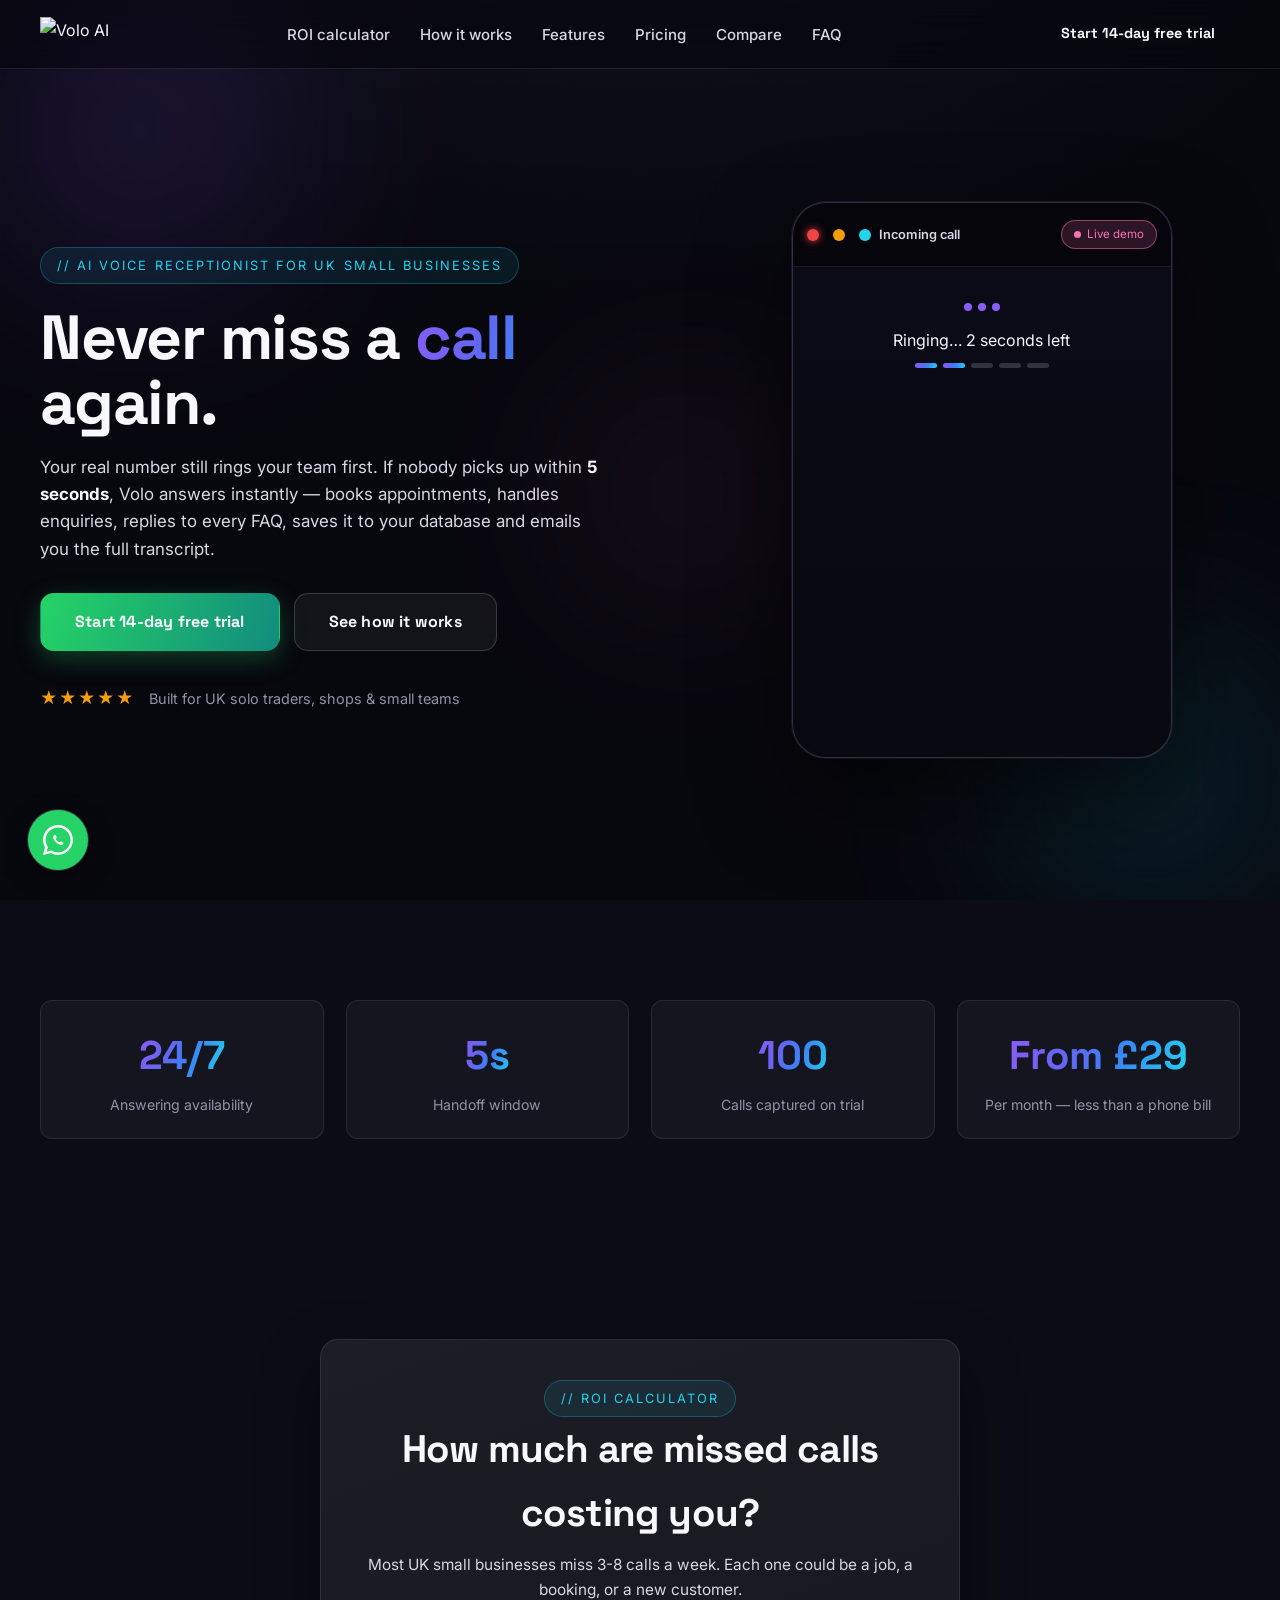
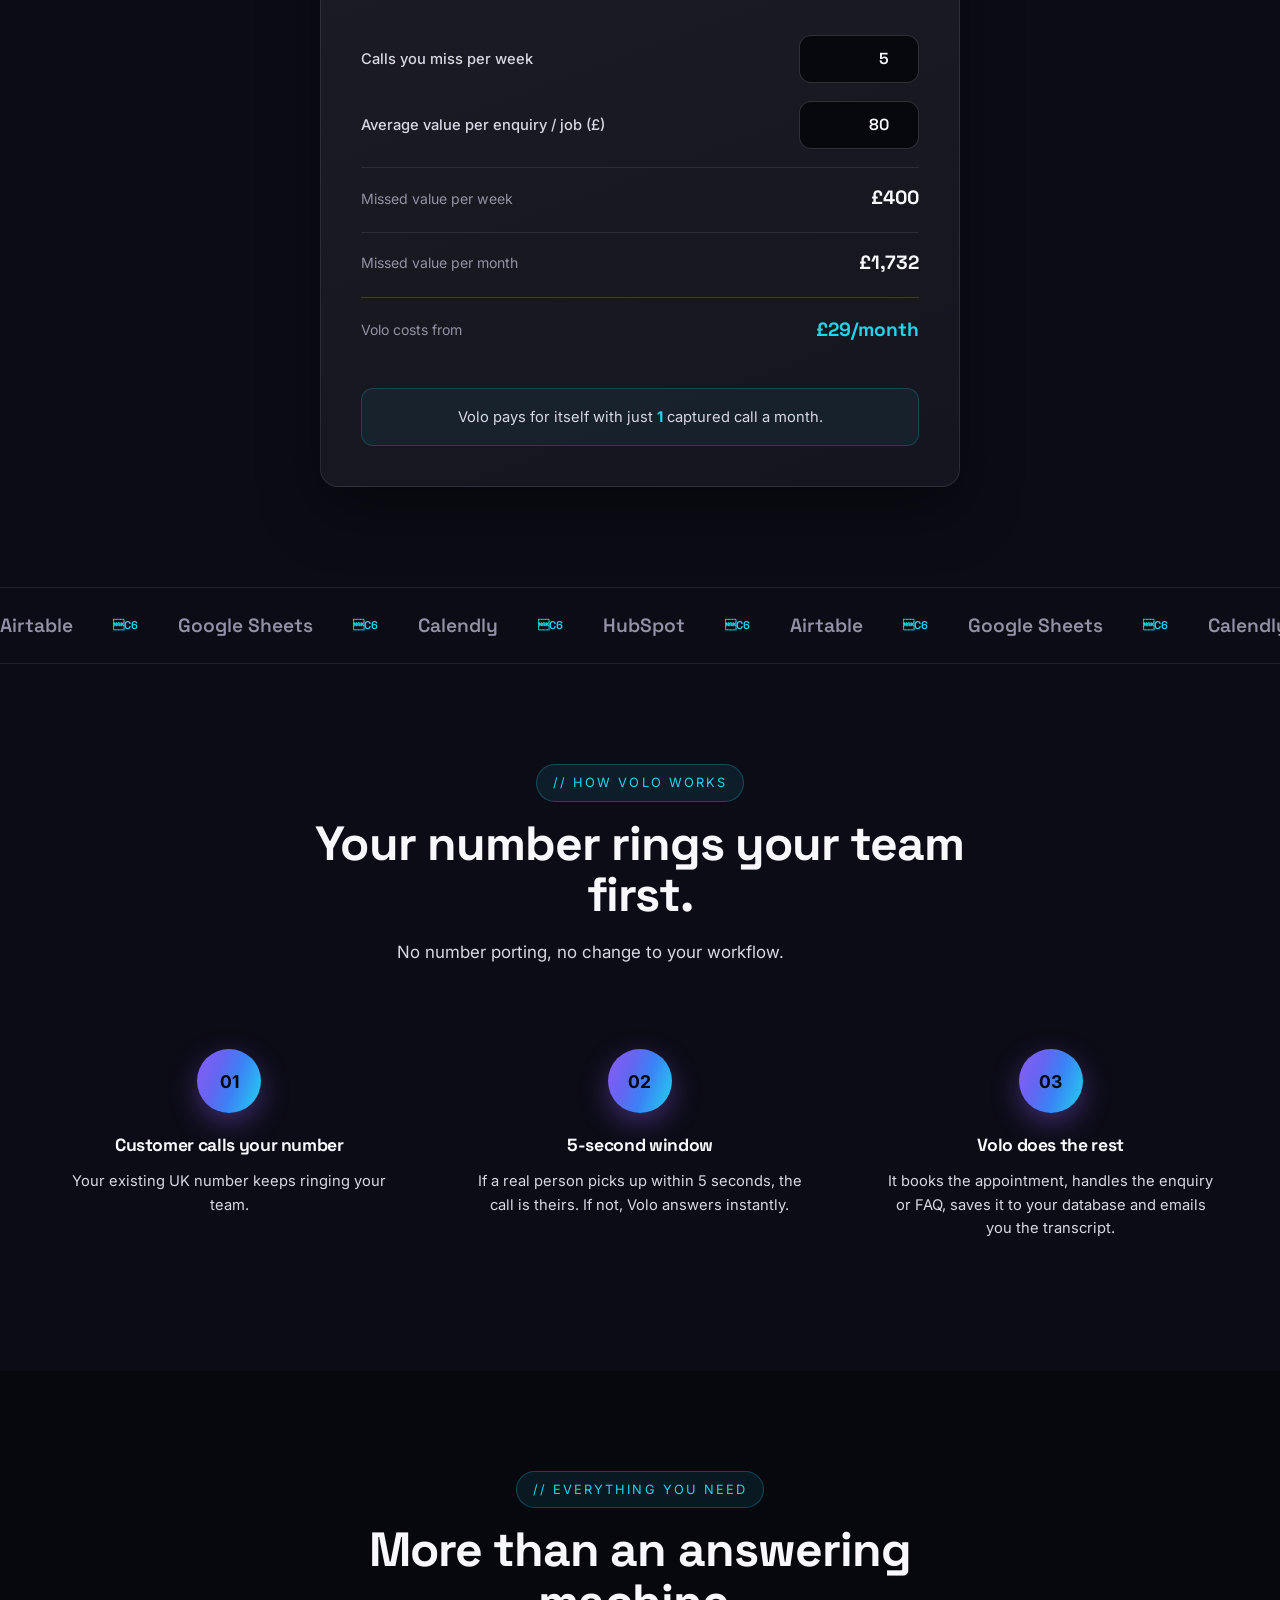
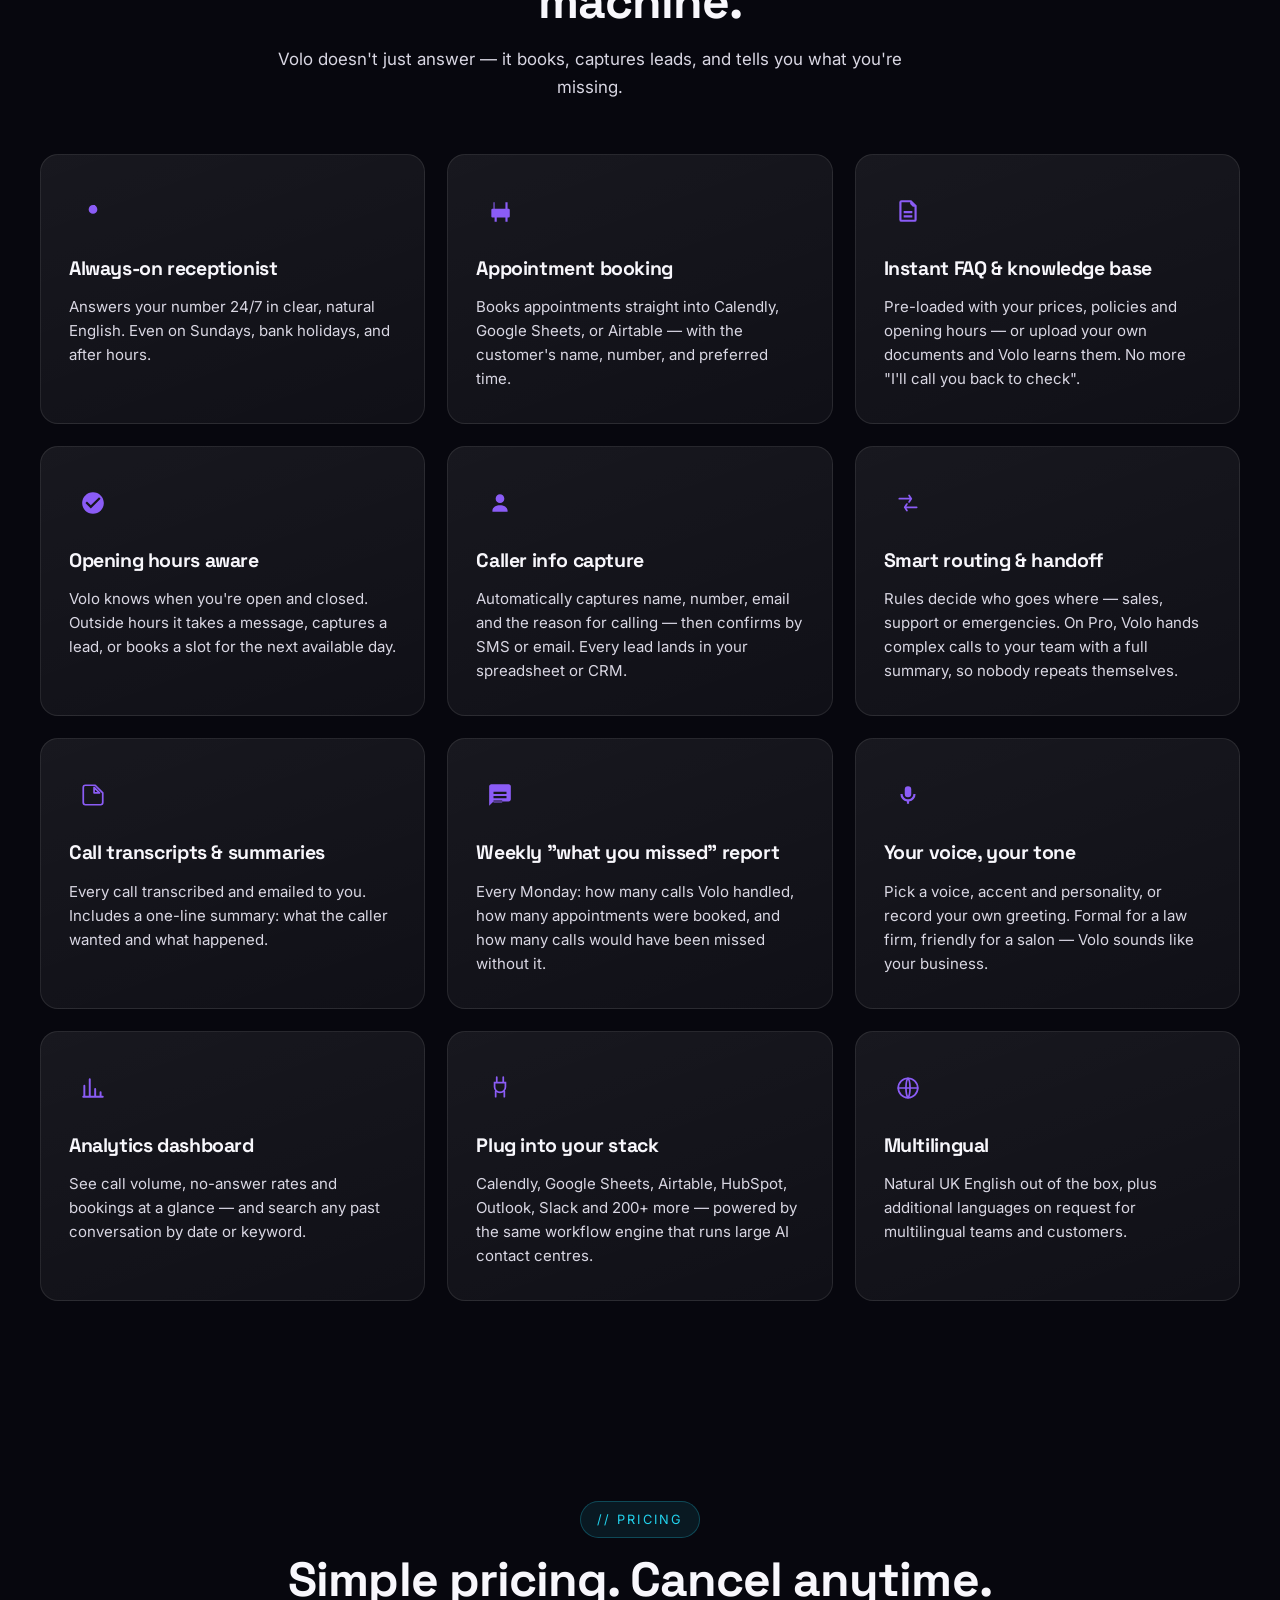
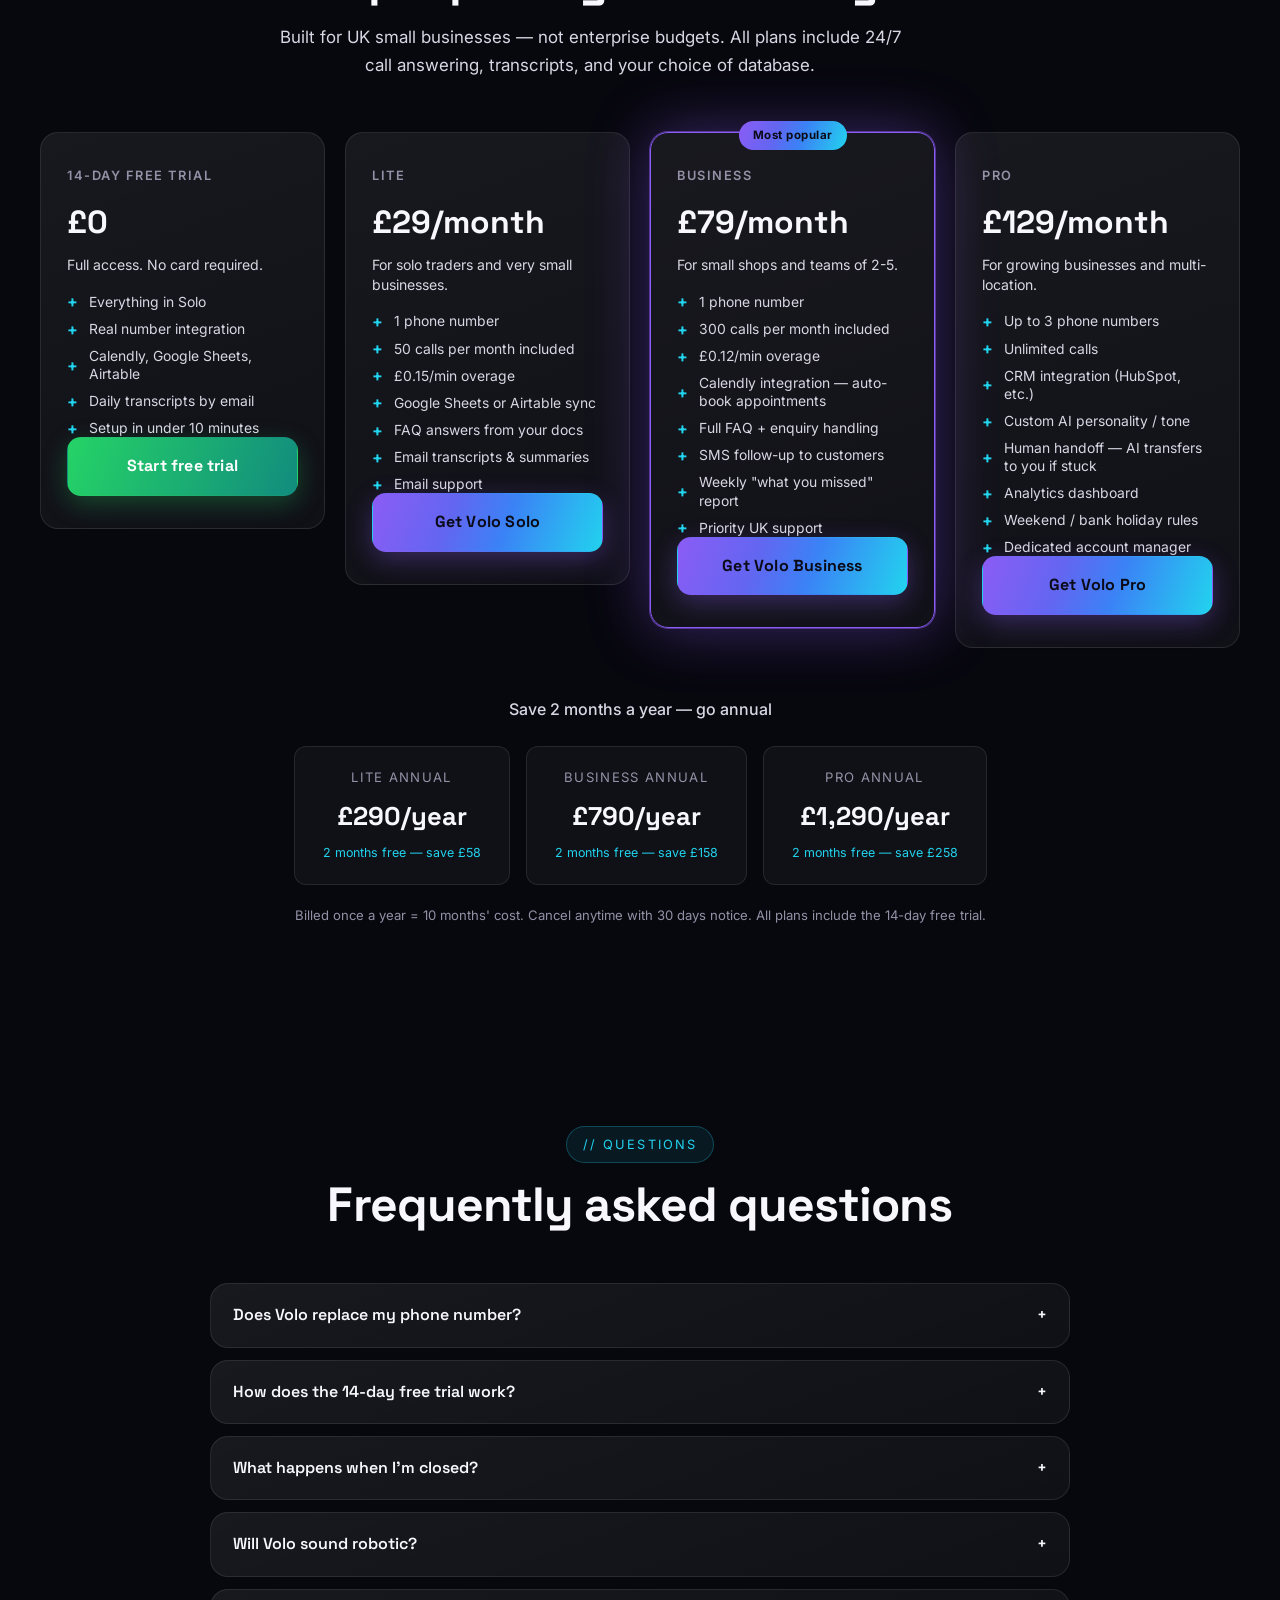
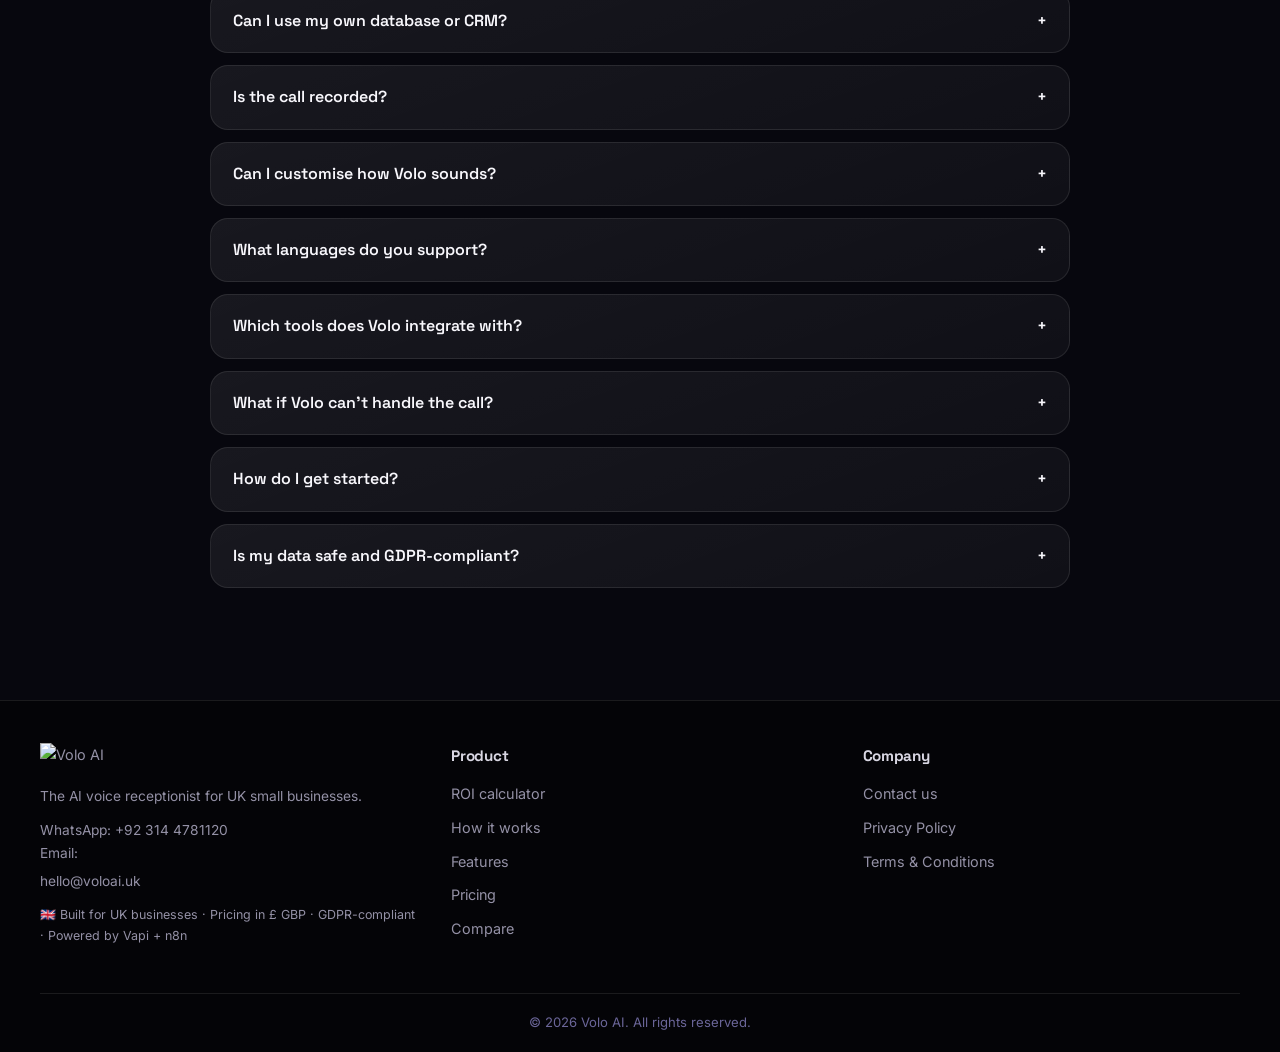
==== index.html @ 100ed305 "fix: navbar responsiveness, remove Start free trial from menu, pricing consistency" ====
<!DOCTYPE html>
<html lang="en-GB">
<head>
<meta charset="UTF-8">
<meta name="viewport" content="width=device-width, initial-scale=1.0">
<meta name="theme-color" content="#07070e">
<title>Volo AI - AI Voice Receptionist for UK Small Businesses</title>
<meta name="description" content="Volo AI answers every call for UK small businesses. 24/7 voice receptionist that books appointments, handles enquiries, and sends you transcripts — from £29/month. 14-day free trial.">
<meta name="robots" content="index, follow">
<link rel="canonical" href="https://voloai.uk/">
<meta property="og:title" content="Volo AI — AI Voice Receptionist for UK Small Businesses">
<meta property="og:description" content="Never miss a call again. Volo answers your phone 24/7, books appointments, handles FAQs, and sends you a transcript. From £29/month. 14-day free trial.">
<meta property="og:image" content="https://voloai.uk/assets/images/og-image.png">
<meta property="og:type" content="website">
<meta name="twitter:card" content="summary_large_image">
<meta name="twitter:image" content="https://voloai.uk/assets/images/og-image.png">
<link rel="icon" type="image/svg+xml" href="assets/favicon.svg">
<link rel="preconnect" href="https://fonts.googleapis.com">
<link rel="preconnect" href="https://fonts.gstatic.com" crossorigin>
<link href="https://fonts.googleapis.com/css2?family=Space+Grotesk:wght@400;500;600;700&family=Inter:wght@400;500;600;700&display=swap" rel="stylesheet">
<link rel="stylesheet" href="styles.css">
</head>
<body>
<script type="application/ld+json">
{
  "@context": "https://schema.org",
  "@graph": [
    {
      "@type": "Organization",
      "@id": "https://voloai.uk/#org",
      "name": "Volo AI",
      "url": "https://voloai.uk",
      "email": "hello@voloai.uk",
      "telephone": "+44-01234-567890",
      "address": {
        "@type": "PostalAddress",
        "addressCountry": "GB"
      },
      "areaServed": "United Kingdom"
    },
    {
      "@type": "Product",
      "@id": "https://voloai.uk/#product",
      "name": "Volo AI Voice Receptionist",
      "description": "24/7 AI voice receptionist for UK small businesses. Books appointments, handles enquiries, sends transcripts. From £29/month.",
      "offers": {
        "@type": "AggregateOffer",
        "lowPrice": "29",
        "highPrice": "129",
        "priceCurrency": "GBP",
        "availability": "https://schema.org/InStock",
        "offerCount": 3
      }
    },
    {
      "@type": "WebSite",
      "@id": "https://voloai.uk/#website",
      "name": "Volo AI",
      "url": "https://voloai.uk"
    }
  ]
}
</script>
<div class="preloader" id="preloader" aria-hidden="true"><div class="preloader-mark"><svg viewBox="0 0 512 512" aria-hidden="true"><defs><linearGradient id="pf" x1="0" y1="0" x2="1" y2="1"><stop stop-color="#8b5cf6"/><stop offset="0.5" stop-color="#6366f1"/><stop offset="0.8" stop-color="#22d3ee"/><stop offset="1" stop-color="#f472b6"/></linearGradient></defs><rect x="56" y="56" width="400" height="400" rx="96" fill="none" stroke="url(#pf)" stroke-width="26"/><path d="M150 360C170 306 196 258 226 212S266 148 306 120" fill="none" stroke="url(#pf)" stroke-width="40" stroke-linecap="round"/><path d="M362 360C342 306 316 258 286 212S246 148 206 120" fill="none" stroke="url(#pf)" stroke-width="40" stroke-linecap="round"/></svg></div><div class="preloader-bar"><span></span></div><p class="preloader-text">Volo AI</p></div>
<script>(function(){var l=document.getElementById("preloader");function h(){if(l&&!l.classList.contains("hidden")){l.classList.add("hidden");setTimeout(function(){l.style.display="none"},400);}}setTimeout(h,200);if(document.readyState!=="loading")h();else document.addEventListener("DOMContentLoaded",h);window.addEventListener("load",h);})();</script>
<div class="scroll-progress" id="scroll-progress" aria-hidden="true"></div>
<nav class="navbar" id="navbar"><div class="nav-container"><a href="index.html" class="logo" aria-label="Volo AI home"><img src="assets/logo.svg" alt="Volo AI" class="logo-img"></a><ul class="nav-links" id="nav-links"><li><a href="#roi">ROI calculator</a></li><li><a href="#how">How it works</a></li><li><a href="#features">Features</a></li><li><a href="#pricing">Pricing</a></li><li><a href="comparison.html">Compare</a></li><li><a href="#faq">FAQ</a></li></ul><a class="cta-button nav-cta-desktop" href="https://wa.me/923144781120?text=Hi!%20I'd%20like%20to%20start%20the%2014-day%20free%20trial." target="_blank" rel="noopener">Start 14-day free trial</a><button class="nav-toggle" id="nav-toggle" aria-label="Toggle navigation" aria-expanded="false"><span></span><span></span><span></span></button></div></nav>
<section class="hero" id="top"><div class="aurora" aria-hidden="true"><div class="orb orb-1"></div><div class="orb orb-2"></div><div class="orb orb-3"></div><div class="grid-lines"></div></div><div class="container hero-grid"><div class="hero-content"><span class="mono-tag">// AI voice receptionist for UK small businesses</span><h1 class="reveal-up">Never miss a <span class="gradient-text">call</span> again.</h1><p class="hero-copy reveal-up">Your real number still rings your team first. If nobody picks up within <strong>5 seconds</strong>, Volo answers instantly — books appointments, handles enquiries, replies to every FAQ, saves it to your database and emails you the full transcript.</p><div class="hero-buttons"><a class="btn whatsapp" href="https://wa.me/923144781120?text=Hi!%20I'd%20like%20to%20start%20the%2014-day%20free%20trial." target="_blank" rel="noopener">Start 14-day free trial</a><a class="btn ghost" href="#how">See how it works</a></div><div class="hero-trust"><div class="stars">&#9733;&#9733;&#9733;&#9733;&#9733;</div><span>Built for UK solo traders, shops &amp; small teams</span></div></div><div class="hero-visual"><div class="phone-sim"><div class="phone-header"><span class="phone-dot red"></span><span class="phone-dot amber"></span><span class="phone-dot green"></span><span class="phone-title">Incoming call</span><span class="live-pill"><span class="live-dot"></span>Live demo</span></div><div class="phone-screen"><div class="call-status" id="call-status"><div class="ring-anim" aria-hidden="true"><span></span><span></span><span></span></div><p id="status-text">Ringing... waiting for your team (5s)</p><div class="ring-ticks" id="ring-ticks"><i></i><i></i><i></i><i></i><i></i></div></div><div class="wave-eq" id="wave-eq" aria-hidden="true"><i></i><i></i><i></i><i></i><i></i><i></i><i></i><i></i><i></i><i></i><i></i><i></i><i></i><i></i><i></i><i></i><i></i><i></i><i></i></div><div class="transcript" id="transcript" aria-live="polite"></div></div></div><div class="float-card float-card-1">Ringing then AI in 5 seconds</div><div class="float-card float-card-2">Booked to your calendar</div><div class="float-card float-card-3">Full transcript emailed</div></div></div></section>
<section class="section stats-strip" id="stats"><div class="container"><div class="stats-grid"><div class="stat reveal-up"><strong data-count="24" data-suffix="/7">24</strong><span>Answering availability</span></div><div class="stat reveal-up"><strong data-count="5" data-suffix="s">5</strong><span>Handoff window</span></div><div class="stat reveal-up"><strong data-count="100">100</strong><span>Calls captured on trial</span></div><div class="stat reveal-up"><strong>From £29</strong><span>Per month — less than a phone bill</span></div></div></div></section>

<section class="section roi-section" id="roi"><div class="container"><div class="roi-card reveal-up"><div class="roi-head"><span class="mono-tag">// ROI calculator</span><h2>How much are missed calls costing you?</h2><p class="roi-sub">Most UK small businesses miss 3-8 calls a week. Each one could be a job, a booking, or a new customer.</p></div><div class="roi-form"><div class="roi-row"><label for="roi-calls">Calls you miss per week</label><input type="number" id="roi-calls" min="0" max="100" value="5"></div><div class="roi-row"><label for="roi-value">Average value per enquiry / job (£)</label><input type="number" id="roi-value" min="1" max="10000" step="5" value="80"></div><div class="roi-row roi-per-week-row"><span class="roi-label">Missed value per week</span><span class="roi-value" id="roi-per-week">£400</span></div><div class="roi-row roi-per-week-row"><span class="roi-label">Missed value per month</span><span class="roi-value" id="roi-per-month">£1,732</span></div><div class="roi-row roi-per-week-row roi-result"><span class="roi-label">Volo costs from</span><span class="roi-value roi-volo">£29/month</span></div><div class="roi-note">Volo pays for itself with just <strong id="roi-breakeven">1</strong> captured call a month.</div></div></div></div></section>
<div class="marquee"><div class="marquee-track"><div class="marquee-group"><span>Airtable</span><span>Google Sheets</span><span>Calendly</span><span>HubSpot</span></div><div class="marquee-group"><span>Airtable</span><span>Google Sheets</span><span>Calendly</span><span>HubSpot</span></div></div></div>
<section class="section how-section" id="how"><div class="container"><div class="section-head center"><span class="mono-tag">// how volo works</span><h2>Your number rings your team first.</h2><p class="subtitle">No number porting, no change to your workflow.</p></div><div class="process-steps"><div class="step reveal-up"><div class="step-number">01</div><h3>Customer calls your number</h3><p>Your existing UK number keeps ringing your team.</p></div><div class="step reveal-up"><div class="step-number">02</div><h3>5-second window</h3><p>If a real person picks up within 5 seconds, the call is theirs. If not, Volo answers instantly.</p></div><div class="step reveal-up"><div class="step-number">03</div><h3>Volo does the rest</h3><p>It books the appointment, handles the enquiry or FAQ, saves it to your database and emails you the transcript.</p></div></div></div></section>
<section class="section features-section" id="features"><div class="container"><div class="section-head center"><span class="mono-tag">// everything you need</span><h2>More than an answering machine.</h2><p class="subtitle">Volo doesn't just answer — it books, captures leads, and tells you what you're missing.</p></div><div class="features-grid"><article class="feature-card reveal-up"><div class="feature-icon"><svg viewBox="0 0 24 24"><path d="M12 6.5v3.5l2-1.5V6.5h-2Zm0 8a4 4 0 100-8 4 4 0 000 8Z" fill="currentColor"/></svg></div><h3>Always-on receptionist</h3><p>Answers your number 24/7 in clear, natural English. Even on Sundays, bank holidays, and after hours.</p></article><article class="feature-card reveal-up"><div class="feature-icon"><svg viewBox="0 0 24 24"><path d="M7 4v6h10V4h2v6h1a1 1 0 011 1v6a1 1 0 01-1 1h-1v4h-2v-4H9v4H7v-4H5a1 1 0 01-1-1V11a1 1 0 011-1h1V4h2Z" fill="currentColor"/></svg></div><h3>Appointment booking</h3><p>Books appointments straight into Calendly, Google Sheets, or Airtable — with the customer's name, number, and preferred time.</p></article><article class="feature-card reveal-up"><div class="feature-icon"><svg viewBox="0 0 24 24"><path d="M6 2h9l5 5v13a2 2 0 01-2 2H6a2 2 0 01-2-2V4a2 2 0 012-2Zm0 2v16h12V8h-4V4H6Zm8 1.5V8h2.5L14 5.5ZM8 12h8v2H8v-2Zm0 4h8v2H8v-2Z" fill="currentColor"/></svg></div><h3>Instant FAQ &amp; knowledge base</h3><p>Pre-loaded with your prices, policies and opening hours — or upload your own documents and Volo learns them. No more "I'll call you back to check".</p></article><article class="feature-card reveal-up"><div class="feature-icon"><svg viewBox="0 0 24 24"><path d="M12 2C6.48 2 2 6.48 2 12s4.48 10 10 10 10-4.48 10-10S17.52 2 12 2zm-2 15l-5-5 1.41-1.41L10 14.17l7.59-7.59L19 8l-9 9z" fill="currentColor"/></svg></div><h3>Opening hours aware</h3><p>Volo knows when you're open and closed. Outside hours it takes a message, captures a lead, or books a slot for the next available day.</p></article><article class="feature-card reveal-up"><div class="feature-icon"><svg viewBox="0 0 24 24"><path d="M12 12a4 4 0 100-8 4 4 0 000 8Zm0 2c-3.3 0-7 1.7-7 5v1h14v-1c0-3.3-3.7-5-7-5Z" fill="currentColor"/></svg></div><h3>Caller info capture</h3><p>Automatically captures name, number, email and the reason for calling — then confirms by SMS or email. Every lead lands in your spreadsheet or CRM.</p></article><article class="feature-card reveal-up"><div class="feature-icon"><svg viewBox="0 0 24 24"><path d="M4 8h11l-2-3m2 3l-2 3M20 16H9l2-3m-2 3l2 3" fill="none" stroke="currentColor" stroke-width="1.6" stroke-linecap="round" stroke-linejoin="round"/></svg></div><h3>Smart routing &amp; handoff</h3><p>Rules decide who goes where — sales, support or emergencies. On Pro, Volo hands complex calls to your team with a full summary, so nobody repeats themselves.</p></article><article class="feature-card reveal-up"><div class="feature-icon"><svg viewBox="0 0 24 24"><path d="M14 3H5a2 2 0 00-2 2v14a2 2 0 002 2h14a2 2 0 002-2V10l-7-7Zm-1 2l5 5h-5V5Z" fill="none" stroke="currentColor" stroke-width="1.6" stroke-linecap="round" stroke-linejoin="round"/></svg></div><h3>Call transcripts &amp; summaries</h3><p>Every call transcribed and emailed to you. Includes a one-line summary: what the caller wanted and what happened.</p></article><article class="feature-card reveal-up"><div class="feature-icon"><svg viewBox="0 0 24 24"><path d="M20 2H4c-1.1 0-2 .9-2 2v18l4-4h14c1.1 0 2-.9 2-2V4c0-1.1-.9-2-2-2zM6 9h12v2H6V9zm0 4h12v2H6v-2zm0 4h8v2H6v-2z" fill="currentColor"/></svg></div><h3>Weekly "what you missed" report</h3><p>Every Monday: how many calls Volo handled, how many appointments were booked, and how many calls would have been missed without it.</p></article><article class="feature-card reveal-up"><div class="feature-icon"><svg viewBox="0 0 24 24"><path d="M12 14a3 3 0 003-3V7a3 3 0 00-6 0v4a3 3 0 003 3Zm5-3a5 5 0 01-10 0H5a7 7 0 006 6.92V20h2v-2.08A7 7 0 0019 11h-2Z" fill="currentColor"/></svg></div><h3>Your voice, your tone</h3><p>Pick a voice, accent and personality, or record your own greeting. Formal for a law firm, friendly for a salon — Volo sounds like your business.</p></article><article class="feature-card reveal-up"><div class="feature-icon"><svg viewBox="0 0 24 24"><path d="M4 20V10m5 10V4m5 16v-7m5 7v-4M3 20h18" fill="none" stroke="currentColor" stroke-width="1.8" stroke-linecap="round"/></svg></div><h3>Analytics dashboard</h3><p>See call volume, no-answer rates and bookings at a glance — and search any past conversation by date or keyword.</p></article><article class="feature-card reveal-up"><div class="feature-icon"><svg viewBox="0 0 24 24"><path d="M9 2v5m6-5v5M7 7h10v4a5 5 0 01-10 0V7Zm1 8v5m8-5v5" fill="none" stroke="currentColor" stroke-width="1.6" stroke-linecap="round"/></svg></div><h3>Plug into your stack</h3><p>Calendly, Google Sheets, Airtable, HubSpot, Outlook, Slack and 200+ more — powered by the same workflow engine that runs large AI contact centres.</p></article><article class="feature-card reveal-up"><div class="feature-icon"><svg viewBox="0 0 24 24"><circle cx="12" cy="12" r="9" fill="none" stroke="currentColor" stroke-width="1.6"/><path d="M3 12h18M12 3c2.5 2.5 2.5 15 0 18M12 3c-2.5 2.5-2.5 15 0 18" fill="none" stroke="currentColor" stroke-width="1.6" stroke-linecap="round"/></svg></div><h3>Multilingual</h3><p>Natural UK English out of the box, plus additional languages on request for multilingual teams and customers.</p></article></div></div></section>
<section class="section pricing-section" id="pricing"><div class="container"><div class="section-head center"><span class="mono-tag">// pricing</span><h2>Simple pricing. Cancel anytime.</h2><p class="subtitle center">Built for UK small businesses — not enterprise budgets. All plans include 24/7 call answering, transcripts, and your choice of database.</p></div><div class="pricing-grid"><article class="price-card reveal-up"><div class="price-head"><span class="price-label">14-Day Free Trial</span><span class="price-tag">£0</span></div><p class="price-desc">Full access. No card required.</p><ul class="price-features"><li>Everything in Solo</li><li>Real number integration</li><li>Calendly, Google Sheets, Airtable</li><li>Daily transcripts by email</li><li>Setup in under 10 minutes</li></ul><a class="btn whatsapp" href="https://wa.me/923144781120?text=Hi!%20I'd%20like%20to%20start%20the%2014-day%20free%20trial." target="_blank" rel="noopener">Start free trial</a></article><article class="price-card reveal-up"><div class="price-head"><span class="price-label">Lite</span><span class="price-tag">£29/month</span></div><p class="price-desc">For solo traders and very small businesses.</p><ul class="price-features"><li>1 phone number</li><li>50 calls per month included</li><li>£0.15/min overage</li><li>Google Sheets or Airtable sync</li><li>FAQ answers from your docs</li><li>Email transcripts &amp; summaries</li><li>Email support</li></ul><a class="btn primary" href="https://wa.me/923144781120?text=Hi!%20I'd%20like%20to%20start%20the%20Lite%20plan%20at%20£29/month." target="_blank" rel="noopener">Get Volo Solo</a></article><article class="price-card popular reveal-up"><div class="ribbon">Most popular</div><div class="price-head"><span class="price-label">Business</span><span class="price-tag">£79/month</span></div><p class="price-desc">For small shops and teams of 2-5.</p><ul class="price-features"><li>1 phone number</li><li>300 calls per month included</li><li>£0.12/min overage</li><li>Calendly integration — auto-book appointments</li><li>Full FAQ + enquiry handling</li><li>SMS follow-up to customers</li><li>Weekly "what you missed" report</li><li>Priority UK support</li></ul><a class="btn primary" href="https://wa.me/923144781120?text=Hi!%20I'd%20like%20to%20start%20the%20Business%20plan%20at%20£79/month." target="_blank" rel="noopener">Get Volo Business</a></article><article class="price-card reveal-up"><div class="price-head"><span class="price-label">Pro</span><span class="price-tag">£129/month</span></div><p class="price-desc">For growing businesses and multi-location.</p><ul class="price-features"><li>Up to 3 phone numbers</li><li>Unlimited calls</li><li>CRM integration (HubSpot, etc.)</li><li>Custom AI personality / tone</li><li>Human handoff — AI transfers to you if stuck</li><li>Analytics dashboard</li><li>Weekend / bank holiday rules</li><li>Dedicated account manager</li></ul><a class="btn primary" href="https://wa.me/923144781120?text=Hi!%20I'd%20like%20to%20start%20the%20Pro%20plan%20at%20£129/month." target="_blank" rel="noopener">Get Volo Pro</a></article></div><div class="pricing-annual reveal-up"><p class="annual-label">Save 2 months a year — go annual</p><div class="annual-cards"><div class="annual-card"><span class="annual-tier">Lite annual</span><span class="annual-price">£290/year</span><span class="annual-save">2 months free — save £58</span></div><div class="annual-card"><span class="annual-tier">Business annual</span><span class="annual-price">£790/year</span><span class="annual-save">2 months free — save £158</span></div><div class="annual-card"><span class="annual-tier">Pro annual</span><span class="annual-price">£1,290/year</span><span class="annual-save">2 months free — save £258</span></div></div><p class="annual-note">Billed once a year = 10 months' cost. Cancel anytime with 30 days notice. All plans include the 14-day free trial.</p></div></div></section>
<section class="section faq-section" id="faq"><div class="container"><div class="section-head center"><span class="mono-tag">// questions</span><h2>Frequently asked questions</h2></div><div class="faq"><div class="faq-item"><button class="faq-question" aria-expanded="false">Does Volo replace my phone number?<span class="faq-icon">+</span></button><div class="faq-answer"><p>No. Your existing UK number keeps working exactly as before. Volo only steps in after 5 seconds if nobody picks up.</p></div></div><div class="faq-item"><button class="faq-question" aria-expanded="false">How does the 14-day free trial work?<span class="faq-icon">+</span></button><div class="faq-answer"><p>Full access for 14 days, no card required. You connect your number, load your FAQs, and Volo starts answering. Cancel anytime before the trial ends — no charge.</p></div></div><div class="faq-item"><button class="faq-question" aria-expanded="false">What happens when I'm closed?<span class="faq-icon">+</span></button><div class="faq-answer"><p>Volo knows your opening hours. Outside them it takes a message, captures the caller's details, or books a slot for the next available day — whichever you prefer.</p></div></div><div class="faq-item"><button class="faq-question" aria-expanded="false">Will Volo sound robotic?<span class="faq-icon">+</span></button><div class="faq-answer"><p>No. Volo uses natural, conversational UK English. On Business and Pro you can choose the voice, accent and tone — formal for a law firm, friendly for a salon. Most callers don't realise it's AI until they ask for a person.</p></div></div><div class="faq-item"><button class="faq-question" aria-expanded="false">Can I use my own database or CRM?<span class="faq-icon">+</span></button><div class="faq-answer"><p>Yes. Volo connects to Airtable, Google Sheets, Calendly, HubSpot, or any open-source database. Appointments and enquiries are written straight into the tools you already use.</p></div></div><div class="faq-item"><button class="faq-question" aria-expanded="false">Is the call recorded?<span class="faq-icon">+</span></button><div class="faq-answer"><p>Yes — callers hear a short "this call may be recorded" notice at the start. Recordings and transcripts belong to you and are never used to train models for other customers.</p></div></div><div class="faq-item"><button class="faq-question" aria-expanded="false">Can I customise how Volo sounds?<span class="faq-icon">+</span></button><div class="faq-answer"><p>Yes. Choose a voice, accent and tone, or record your own greeting on Business and Pro plans. Volo sounds like your business, not a generic robot.</p></div></div><div class="faq-item"><button class="faq-question" aria-expanded="false">What languages do you support?<span class="faq-icon">+</span></button><div class="faq-answer"><p>Volo speaks natural UK English out of the box. Additional languages are available on request for multilingual teams and customers.</p></div></div><div class="faq-item"><button class="faq-question" aria-expanded="false">Which tools does Volo integrate with?<span class="faq-icon">+</span></button><div class="faq-answer"><p>Hundreds. Calendly, Google Sheets, Airtable, HubSpot, Outlook, Slack and more. If you use a tool, we can usually write to it.</p></div></div><div class="faq-item"><button class="faq-question" aria-expanded="false">What if Volo can't handle the call?<span class="faq-icon">+</span></button><div class="faq-answer"><p>On the Pro plan, Volo can transfer the call to you or your team if it can't help — for example, a complex enquiry or an angry customer. On Lite and Business, Volo logs the enquiry and emails you the transcript so you can follow up.</p></div></div><div class="faq-item"><button class="faq-question" aria-expanded="false">How do I get started?<span class="faq-icon">+</span></button><div class="faq-answer"><p>Tap any WhatsApp or email button on this page. We'll set up your number, your opening hours, your FAQs, and your database connection together in under 10 minutes. You can be live on the same day.</p></div></div><div class="faq-item"><button class="faq-question" aria-expanded="false">Is my data safe and GDPR-compliant?<span class="faq-icon">+</span></button><div class="faq-answer"><p>Yes. Call audio and transcripts belong to you and are never used to train models for other customers. Callers are told calls may be recorded, and data can be hosted in the UK on request. Full details in our Privacy Policy.</p></div></div></div></div></section>
<footer class="footer"><div class="container"><div class="footer-content"><div class="footer-column brand"><a href="index.html" class="logo"><img src="assets/logo.svg" alt="Volo AI" class="logo-img"></a><p class="footer-desc">The AI voice receptionist for UK small businesses.</p><p class="footer-contact">WhatsApp: +92 314 4781120<br>Email: <a href="mailto:hello@voloai.uk">hello@voloai.uk</a></p><p class="footer-trust">🇬🇧 Built for UK businesses · Pricing in £ GBP · GDPR-compliant · Powered by Vapi + n8n</p></div><div class="footer-column"><h4>Product</h4><ul><li><a href="#roi">ROI calculator</a></li><li><a href="#how">How it works</a></li><li><a href="#features">Features</a></li><li><a href="#pricing">Pricing</a></li><li><a href="comparison.html">Compare</a></li></ul></div><div class="footer-column"><h4>Company</h4><ul><li><a href="mailto:hello@voloai.uk">Contact us</a></li><li><a href="privacy-policy.html">Privacy Policy</a></li><li><a href="terms-and-conditions.html">Terms &amp; Conditions</a></li></ul></div></div><div class="footer-bottom"><p>&copy; <span id="year"></span> Volo AI. All rights reserved.</p></div></div></footer>
<a href="https://wa.me/923144781120?text=Hi!%20I'd%20like%20to%20start%20the%2014-day%20free%20trial." class="wa-float" target="_blank" rel="noopener" aria-label="Chat on WhatsApp">
<svg viewBox="0 0 32 32" aria-hidden="true"><path d="M19.11 17.205c-.372 0-1.088 1.39-1.518 1.39a.63.63 0 0 1-.315-.1c-.802-.402-1.504-.817-2.163-1.447-.545-.516-1.146-1.29-1.46-1.963a.426.426 0 0 1-.073-.215c0-.33.99-.945.99-1.49 0-.143-.73-2.09-.832-2.335-.143-.372-.214-.487-.6-.487-.187 0-.36-.043-.53-.043-.302 0-.53.115-.745.315-.688.645-1.032 1.318-1.06 2.264v.114c-.015.99.472 1.977 1.017 2.78 1.23 1.82 2.506 3.41 4.554 4.34.616.287 2.035.888 2.722.888.817 0 2.15-.515 2.45-1.318.13-.347.13-.653.087-.945-.086-.398-.545-.645-.975-.645zM16 .08C7.21.08.08 7.21.08 16c0 2.82.75 5.46 2.06 7.74L0 32l8.46-2.22A15.93 15.93 0 0 0 16 31.92c8.79 0 15.92-7.13 15.92-15.92C31.92 7.21 24.79.08 16 .08zm0 29.19c-2.42 0-4.68-.66-6.62-1.8l-.47-.28-5 1.31 1.34-4.86-.31-.5A13.29 13.29 0 0 1 2.73 16c0-7.34 5.99-13.33 13.33-13.33 7.34 0 13.27 5.99 13.27 13.33 0 7.34-5.99 13.33-13.33 13.33z" fill="#fff"/></svg>
<span class="wa-tooltip">Start 14-day free trial</span>
</a>
<button class="back-to-top" id="back-to-top" aria-label="Back to top">&#8593;</button>
<script src="script.js"></script>
<script src="roi-calculator.js"></script>
</body>
</html>
---- styles.css ----
/* VOLO AI — Aurora theme: premium dark + voice gradient */
:root {
    --bg: #07070e; --bg-2: #0c0c16; --bg-3: #12121f;
    --surface: rgba(255,255,255,.04); --surface-2: rgba(255,255,255,.07); --surface-3: rgba(255,255,255,.1);
    --border: rgba(255,255,255,.09); --border-strong: rgba(255,255,255,.16); --border-accent: rgba(139,92,246,.34);
    --text: #f8f7fc; --text-2: #d9d7e3; --text-3: #9491a6; --muted: #6b6699;
    --violet: #8b5cf6; --blue: #6366f1; --cyan: #22d3ee; --pink: #f472b6;
    --grad: linear-gradient(110deg, #8b5cf6 0%, #6366f1 34%, #3b82f6 58%, #22d3ee 100%);
    --glow: 0 0 50px rgba(139,92,246,.28), 0 0 80px rgba(34,211,238,.18);
    --glow-strong: 0 0 60px rgba(139,92,246,.40);
    --whatsapp: #25d366; --whatsapp-dark: #128c7e;
    --font-head: 'Space Grotesk', sans-serif; --font-body: 'Inter', sans-serif;
    --radius: 18px; --radius-sm: 12px; --shadow: 0 24px 60px rgba(0,0,0,.45);
}
*, *::before, *::after { margin: 0; padding: 0; box-sizing: border-box; }
html { scroll-behavior: smooth; }
body { font-family: var(--font-body); background: radial-gradient(1200px 700px at 50% -120px, var(--bg-3), transparent 60%), var(--bg); color: var(--text); line-height: 1.65; overflow-x: hidden; -webkit-font-smoothing: antialiased; }
img, svg { max-width: 100%; display: block; }
a { color: inherit; text-decoration: none; }
h1,h2,h3,h4 { font-family: var(--font-head); font-weight: 700; letter-spacing: -0.02em; }
button, input { font: inherit; }
ul { list-style: none; }
img { -webkit-user-select: none; }
@media (prefers-reduced-motion: reduce) { html { scroll-behavior: auto; } }

/* utilities */
.container { max-width: 1400px; margin: 0 auto; padding: 0 40px; }
.container.narrow { max-width: 860px; }
.section { padding: 100px 0; position: relative; }
@media (max-width: 768px) { .section { padding: 64px 0; } }
.section-head { margin-bottom: 46px; max-width: 740px; }
.section-head.center { margin: 0 auto 52px; text-align: center; }
.section-head h2 { font-size: clamp(2rem, 5vw, 3rem); line-height: 1.08; margin: 16px 0 18px; }
.subtitle, .section-subtitle { color: var(--text-2); font-size: 1.06rem; max-width: 640px; }
.center { text-align: center; }
.mono-tag { font-size: .8rem; letter-spacing: .16em; text-transform: uppercase; color: var(--cyan); background: rgba(34,211,238,.09); border: 1px solid rgba(34,211,238,.26); padding: 7px 16px; border-radius: 26px; display: inline-block; }
.gradient-text { background: var(--grad); -webkit-background-clip: text; background-clip: text; -webkit-text-fill-color: transparent; color: transparent; background-size: 200% auto; animation: gradShift 6s ease-in-out infinite; }
@keyframes gradShift { 0%,100%{background-position:0% 50%;} 50%{background-position:100% 50%;} }
.stars { color: #f59e0b; letter-spacing: 2px; font-size: 1.05rem; }

/* reveal-on-scroll */
.will-reveal { opacity: 0; transform: translateY(28px); transition: opacity .7s ease, transform .75s ease; }
.will-reveal.in { opacity: 1; transform: none; }
.reveal-up, .reveal, .reveal-left, .reveal-scale { opacity: 1; transform: none; }

/* preloader */
.preloader { position: fixed; inset: 0; z-index: 1000; background: var(--bg); display: flex; flex-direction: column; align-items: center; justify-content: center; gap: 22px; transition: opacity .55s ease, visibility .55s; }
.preloader.hidden { opacity: 0; visibility: hidden; pointer-events: none; }
.preloader-mark { width: 72px; height: 72px; animation: spin 1s ease-in-out infinite; filter: drop-shadow(0 0 22px rgba(139,92,246,.45)); }
.preloader-mark svg { width: 100%; height: 100%; }
@keyframes spin { 0%,100%{transform:rotate(0) scale(1);} 25%{transform:rotate(-30deg) scale(1.03);} 50%{transform:rotate(0) scale(1);} 75%{transform:rotate(30deg) scale(1.03);} }
.preloader-bar { width: 200px; height: 6px; background: var(--surface-2); border-radius: 6px; overflow: hidden; }
.preloader-bar span { display:block; width:34%; height:100%; background: var(--grad); animation: barMove .7s ease-in-out infinite; }
@keyframes barMove { 0%{transform:translateX(-100%);} 100%{transform:translateX(280%);} }
.preloader-text { color: var(--text-2); font-family: var(--font-head); font-size: 1rem; opacity:.8; }

/* scroll progress */
.scroll-progress { position: fixed; top: 0; left: 0; height: 3px; background: var(--grad); width: 0%; z-index: 1001; transform-origin: 0 50%; }

/* navbar */
.navbar { position: fixed; top: 0; left: 0; width: 100%; z-index: 900; background: rgba(7,7,14,.55); border-bottom: 1px solid var(--border); backdrop-filter: blur(16px); -webkit-backdrop-filter: blur(16px); transition: background .3s ease, border-color .3s ease, box-shadow .3s ease; }
.navbar.scrolled { background: rgba(7,7,14,.82); border-color: var(--border-strong); box-shadow: 0 2px 16px rgba(0,0,0,.35); }
.nav-container { max-width: 1400px; margin: 0 auto; padding: 0 40px; height: 68px; display: flex; align-items: center; justify-content: space-between; }
@media (max-width: 768px) { .nav-container { padding: 0 20px; height: 60px; } .nav-links { gap: 6px; } .nav-links a { font-size: .95rem; padding: 10px 0; min-height: 44px; display: inline-flex; align-items: center; } }
.logo { display: flex; align-items: center; }
.logo-img { height: 34px; width: auto; display: block; }
.nav-links { display: flex; align-items: center; gap: 30px; }
.nav-links a { color: var(--text-2); font-size: .94rem; font-weight: 500; transition: color .25s; position: relative; }
.nav-links a:hover { color: var(--text); }
.nav-links a::after { content:''; position:absolute; left:0; bottom:-4px; width:0; height:2px; background: var(--grad); transition:width .3s ease; }
.nav-links a:hover::after { width: 100%; }
.nav-cta-desktop { display: inline-block; margin-left: 16px; }
.cta-button { display:inline-block; padding:11px 24px; border-radius:12px; font-family:var(--font-head); font-weight:700; font-size:.9rem; cursor:pointer; border:1px solid transparent; transition:transform .22s ease, box-shadow .22s ease, background .22s ease; }
.cta-button:hover { transform: translateY(-2px); }
.nav-toggle { display: none; flex-direction: column; gap: 5px; background: transparent; border: none; cursor: pointer; padding: 6px; z-index: 160; }
.nav-toggle span { display:block; width:26px; height:3px; border-radius:3px; background: var(--text); transition: all .3s ease; }
.nav-toggle.open span:nth-child(1){ transform:translateY(8px) rotate(45deg);}
.nav-toggle.open span:nth-child(2){ opacity:0;}
.nav-toggle.open span:nth-child(3){ transform:translateY(-8px) rotate(-45deg);}
@media (max-width: 1024px) { .nav-cta-desktop { display:none; } .nav-toggle { display:flex; } }

/* buttons */
.btn { display: inline-block; padding: 15px 34px; border-radius: 14px; font-family: var(--font-head); font-weight: 700; font-size: 1rem; cursor: pointer; border: 1px solid transparent; transition: transform .24s ease, box-shadow .24s ease, background .24s ease, border-color .24s ease; text-align: center; letter-spacing: .2px; }
.btn.primary { background: var(--grad); color: #0b0b18; box-shadow: 0 8px 26px rgba(139,92,246,.32); }
.btn.primary:hover { transform: translateY(-3px); box-shadow: 0 16px 36px rgba(139,92,246,.42); }
.btn.ghost { background: rgba(255,255,255,.05); color: var(--text); border-color: var(--border-strong); }
.btn.ghost:hover { border-color: var(--violet); color: var(--violet); transform: translateY(-3px); box-shadow: var(--glow-strong); }
.btn.whatsapp { background: linear-gradient(110deg, var(--whatsapp), var(--whatsapp-dark)); color: #fff; box-shadow: 0 8px 26px rgba(37,211,102,.28); }
.btn.whatsapp:hover { transform: translateY(-3px); box-shadow: 0 16px 34px rgba(37,211,102,.42); }

/* hero */
.hero { position: relative; padding: 150px 0 90px; min-height: 100vh; display: flex; align-items: center; overflow: hidden; }
@media (max-width: 768px) { .hero { padding: 120px 0 60px; } }
.hero-grid { display: grid; grid-template-columns: 1.2fr 1fr; gap: 64px; align-items: center; width: 100%; }
@media (max-width: 1024px) { .hero-grid { grid-template-columns: 1fr; } }
.aurora { position: absolute; inset: 0; overflow: hidden; pointer-events: none; z-index: 0; }
.orb { position: absolute; border-radius: 50%; filter: blur(95px); opacity: .6; }
.orb-1 { width: 460px; height: 460px; top: -100px; left: -90px; background: radial-gradient(circle, rgba(139,92,246,.42), transparent 68%); animation: drift 20s ease-in-out infinite; }
.orb-2 { width: 420px; height: 420px; bottom: -90px; right: -80px; background: radial-gradient(circle, rgba(34,211,238,.34), transparent 68%); animation: drift 24s ease-in-out infinite reverse; }
.orb-3 { width: 300px; height: 300px; top: 38%; left: 42%; background: radial-gradient(circle, rgba(244,114,182,.24), transparent 68%); animation: drift 28s ease-in-out infinite; }
@keyframes drift { 0%,100%{transform:translate(0,0) scale(1);} 50%{transform:translate(42px,-28px) scale(1.08);} }
.grid-lines { position: absolute; inset: 0; background: url("data:image/svg+xml,%3Csvg width='80' height='80' viewBox='0 0 80 80' xmlns='http://www.w3.org/2000/svg'%3E%3Cpath d='M0 0h80v80H0z' fill='none' stroke='%231f2937' stroke-opacity='0.25'/%3E%3C/svg%3E") 0 0 / 80px 80px; opacity: .28; pointer-events: none; }
.hero-content { position: relative; z-index: 2; max-width: 700px; }
.hero-visual { display: flex; flex-direction: column; align-items: center; justify-content: center; position: relative; }
.hero h1 { font-size: clamp(2.5rem, 5.4vw, 3.9rem); line-height: 1.04; margin: 22px 0 18px; }
.hero-sub { color: var(--text-2); font-size: 1.14rem; max-width: 540px; margin-bottom: 30px; }
.hero-sub .rotator { color: var(--cyan); }
.cursor { color: var(--pink); animation: blink 1s step-end infinite; font-weight: 700; }
@keyframes blink { 50% { opacity: 0; } }
.hero-copy { color: var(--text-2); font-size: 1.06rem; max-width: 560px; margin-bottom: 30px; line-height: 1.6; }
.hero-copy strong { color: var(--text); }
.hero-buttons { display: flex; flex-wrap: wrap; gap: 14px; margin-bottom: 34px; }
.hero-trust { display: flex; align-items: center; gap: 14px; color: var(--text-3); font-size: .9rem; }

/* phone simulator */
.phone-sim { position: relative; margin: 0 auto; width: 100%; max-width: 380px; border-radius: 34px; border: 1px solid var(--border-strong); box-shadow: 0 40px 90px rgba(0,0,0,.55), 0 0 0 1px rgba(139,92,246,.18); background: linear-gradient(180deg, #0b0b18, #090912); overflow: hidden; }
.phone-header { height: 64px; background: rgba(0,0,0,.55); border-bottom: 1px solid var(--border); display: flex; align-items: center; gap: 8px; padding: 0 14px; font-size: .8rem; color: var(--text-3); }
.phone-dot { width: 12px; height: 12px; border-radius: 50%; display: inline-block; }
.phone-dot.red { background: #ef4444; box-shadow: 0 0 8px #ef4444; }
.phone-dot.amber { background: #f59e0b; margin-left: 6px; }
.phone-dot.green { background: #22d3ee; margin-left: 6px; }
.phone-title { flex: 1; font-weight: 600; color: var(--text-2); }
.live-pill { background: rgba(244,114,182,.16); border: 1px solid rgba(244,114,182,.5); color: var(--pink); border-radius: 20px; padding: 4px 12px; font-size: .72rem; display:flex; align-items:center; gap:6px; }
.live-dot { width: 7px; height: 7px; border-radius: 50%; background: var(--pink); animation: pulse 1.6s ease-in-out infinite; }
@keyframes pulse { 0%,100%{opacity:1; transform:scale(1);} 50%{opacity:.4; transform:scale(1.3);} }
.phone-screen { position: relative; height: 490px; padding: 16px 14px; overflow-y: auto; overflow-x: hidden; }
.call-status { text-align: center; padding: 20px 10px; }
.ring-anim { display: flex; justify-content: center; align-items: center; gap: 6px; margin-bottom: 16px; }
.ring-anim span { width: 8px; height: 8px; border-radius: 50%; background: var(--violet); animation: ring 1.2s ease-in-out infinite; }
.ring-anim span:nth-child(2) { animation-delay: .14s; }
.ring-anim span:nth-child(3) { animation-delay: .28s; }
@keyframes ring { 0%,100%{opacity:1; transform:scale(1);} 50%{opacity:.22; transform:scale(.5);} }
.ring-ticks { display: flex; justify-content: center; gap: 6px; margin-top: 10px; }
.ring-ticks i { width: 22px; height: 5px; border-radius: 3px; background: var(--border-strong); transition: background .25s; }
.ring-ticks i.filled { background: var(--grad); }
.wave-eq { display: flex; align-items: flex-end; justify-content: center; gap: 2px; height: 28px; margin: 10px auto 0; opacity: 0; transition: opacity .3s ease; }
.wave-eq i { width: 3px; height: 6px; background: var(--cyan); border-radius: 2px; animation: eq 1.1s ease-in-out infinite; }
.wave-eq i:nth-child(2){animation-delay:.08s} .wave-eq i:nth-child(3){animation-delay:.16s} .wave-eq i:nth-child(4){animation-delay:.24s} .wave-eq i:nth-child(5){animation-delay:.32s} .wave-eq i:nth-child(6){animation-delay:.4s} .wave-eq i:nth-child(7){animation-delay:.48s} .wave-eq i:nth-child(8){animation-delay:.56s} .wave-eq i:nth-child(9){animation-delay:.64s} .wave-eq i:nth-child(10){animation-delay:.72s} .wave-eq i:nth-child(11){animation-delay:.8s} .wave-eq i:nth-child(12){animation-delay:.88s} .wave-eq i:nth-child(13){animation-delay:.96s} .wave-eq i:nth-child(14){animation-delay:1.04s} .wave-eq i:nth-child(15){animation-delay:1.12s} .wave-eq i:nth-child(16){animation-delay:1.2s} .wave-eq i:nth-child(17){animation-delay:1.28s} .wave-eq i:nth-child(18){animation-delay:1.36s} .wave-eq i:nth-child(19){animation-delay:1.44s} .wave-eq i:nth-child(20){animation-delay:1.52s}
@keyframes eq { 0%,100%{height:6px; opacity:.5;} 50%{height:22px; opacity:1;} }
#wave-eq.talking { opacity: 1; }
.transcript { margin: 12px 0; display: flex; flex-direction: column; gap: 8px; }
.bubble { max-width: 82%; padding: 10px 13px; border-radius: 14px; font-size: .85rem; line-height: 1.45; opacity: 0; transform: translateY(10px); transition: opacity .25s, transform .25s; }
.bubble.in { opacity: 1; transform: none; }
.bubble.ai { align-self: flex-start; background: rgba(255,255,255,.07); border: 1px solid var(--border); border-top-left-radius: 6px; color: var(--text-2); }
.bubble.customer { align-self: flex-end; background: var(--grad); color: #0b0b18; border-bottom-right-radius: 6px; font-weight: 600; }
.bubble.system { align-self: center; width: 100%; text-align: center; color: var(--cyan); font-size: .78rem; font-weight: 600; opacity: 1; transform: none; background: rgba(244,114,182,.09); border: 1px dashed rgba(244,114,182,.35); border-radius: 10px; padding: 8px 10px; }
.bubble .typing { display: inline-block; width: 8px; border-right: 2px solid var(--cyan); margin-left: 2px; animation: blink-caret .9s step-end infinite; }
@keyframes blink-caret { 50% { border-color: transparent; } }
.bubble.customer .typing { border-color: #0b0b18; }
.phone-footer { position: sticky; bottom: 0; margin-top: 8px; background: rgba(7,7,14,.7); border-top: 1px solid var(--border); font-size: .72rem; color: var(--text-3); padding: 8px 6px; text-align: center; }
.toast { position: absolute; bottom: 80px; left: 50%; transform: translateX(-50%); background: rgba(15,15,24,.9); border: 1px solid var(--border-accent); border-radius: 16px; padding: 10px 14px; color: var(--text); font-size: .78rem; display: flex; align-items: center; gap: 8px; box-shadow: var(--glow); opacity: 0; pointer-events: none; transition: opacity .35s ease; }
.toast.show { opacity: 1; }
.toast svg { width: 18px; height: 18px; flex-shrink: 0; }
.float-card { position: absolute; background: rgba(15,15,24,.78); border: 1px solid var(--border-accent); border-radius: 12px; font-size: .82rem; font-weight: 600; color: var(--text-2); backdrop-filter: blur(8px); box-shadow: 0 14px 32px rgba(0,0,0,.42); animation: floatY 5s ease-in-out infinite; opacity: 0; transition: opacity .4s; }
.phone-sim.loaded ~ .float-card, .phone-sim .float-card { opacity: 1; }
.float-card-1 { top: 6%; left: -8px; }
.float-card-2 { bottom: 26%; left: -10px; animation-delay: 1.2s; }
.float-card-3 { bottom: 6%; left: 2px; animation-delay: 2.4s; }
@keyframes floatY { 0%,100%{transform:translateY(0)} 50%{transform:translateY(-12px)} }

/* stats */
.stats-strip { background: var(--bg-2); }
.stats-grid { display: grid; grid-template-columns: repeat(auto-fit, minmax(200px, 1fr)); gap: 22px; justify-items: center; }
.stat { text-align: center; padding: 22px 14px; background: var(--surface); border: 1px solid var(--border); border-radius: var(--radius-sm); width: 100%; }
.stat strong { font-family: var(--font-head); font-size: clamp(1.9rem, 4vw, 2.5rem); font-weight: 700; background: var(--grad); -webkit-background-clip: text; background-clip: text; -webkit-text-fill-color: transparent; }
.stat span { color: var(--text-3); font-size: .88rem; margin-top: 4px; display: block; }

/* marquee */
.marquee { border-top: 1px solid var(--border); border-bottom: 1px solid var(--border); background: var(--bg-2); overflow: hidden; padding: 22px 0; }
.marquee-track { display: flex; width: max-content; animation: scrollM 28s linear infinite; }
.marquee:hover .marquee-track { animation-play-state: paused; }
.marquee-group { display: flex; gap: 40px; padding-right: 40px; flex-shrink: 0; font-family: var(--font-head); font-size: 1.2rem; font-weight: 600; color: var(--text-3); }
.marquee-group span { display: flex; align-items: center; gap: 40px; }
.marquee-group span::after { content:'C6'; font-size: .7rem; color: var(--cyan); }
@keyframes scrollM { to { transform: translateX(-50%); } }

/* how it works */
.how-section { background: var(--bg-2); }
.process-steps { display: grid; grid-template-columns: repeat(auto-fit, minmax(220px, 1fr)); gap: 32px; }
.step { text-align: center; padding: 30px 20px; }
.step-number { font-family: var(--font-body); font-size: 1.1rem; font-weight: 700; color: var(--bg); width: 64px; height: 64px; margin: 0 auto 18px; display: flex; align-items: center; justify-content: center; background: var(--grad); border-radius: 50%; box-shadow: 0 10px 28px rgba(139,92,246,.38); }
.step h3 { font-size: 1.1rem; margin-bottom: 10px; }
.step p { color: var(--text-2); font-size: .92rem; line-height: 1.6; }
.handoff-card { display: grid; grid-template-columns: 220px 1fr; gap: 28px; align-items: center; margin-top: 38px; padding: 26px; background: linear-gradient(160deg, var(--surface-2), var(--surface)); border: 1px solid var(--border-accent); border-radius: var(--radius); box-shadow: 0 14px 40px rgba(0,0,0,.42); }
@media (max-width: 768px) { .handoff-card { grid-template-columns: 1fr; } }
.handoff-illustration { display: flex; align-items: center; justify-content: center; gap: 8px; flex-wrap: wrap; }
.hh-line { flex: 1; height: 3px; background: repeating-linear-gradient(90deg, var(--border-strong), var(--border-strong) 6px, transparent 6px, transparent 12px); }
.hh-staff, .hh-volo { padding: 8px 16px; border-radius: 12px; font-weight: 600; font-size: .86rem; }
.hh-staff { background: rgba(34,211,238,.12); border: 1px solid rgba(34,211,238,.3); color: var(--cyan); }
.hh-arrow { color: var(--pink); font-weight: 700; font-size: .84rem; white-space: nowrap; }
.hh-volo { background: var(--grad); color: #0b0b18; border: 1px solid transparent; }
.section-cta { text-align: center; margin-top: 34px; }

/* features */
.features-section { background: var(--bg); }
.features-grid { display: grid; grid-template-columns: repeat(auto-fit, minmax(300px, 1fr)); gap: 22px; }
.feature-card { position: relative; padding: 32px 28px; background: linear-gradient(160deg, var(--surface-2), var(--surface)); border: 1px solid var(--border); border-radius: var(--radius); transition: transform .34s ease, border-color .34s ease, box-shadow .34s ease; overflow: hidden; }
.feature-card::before { content:''; position:absolute; inset:0; background: radial-gradient(400px 200px at var(--mx,50%) 0%, rgba(139,92,246,.13), transparent 70%); opacity:0; transition:opacity .34s ease; pointer-events:none; }
.feature-card:hover { transform: translateY(-7px); border-color: rgba(139,92,246,.42); box-shadow: var(--glow-strong); }
.feature-card:hover::before { opacity:1; }
.feature-icon { width: 48px; height: 48px; margin-bottom: 18px; display: flex; align-items: center; justify-content: center; color: var(--violet); }
.feature-icon svg { width: 26px; height: 26px; }
.feature-card h3 { font-size: 1.22rem; margin-bottom: 10px; }
.feature-card p { color: var(--text-2); font-size: .94rem; line-height: 1.6; }

/* showcase */
.showcase-section { background: var(--bg-2); }
.showcase-grid { display: grid; grid-template-columns: 1fr 1fr; gap: 46px; align-items: center; }
@media (max-width: 1024px) { .showcase-grid { grid-template-columns: 1fr; } }
.dash-frame { position: relative; margin: 0 auto; max-width: 520px; width: 100%; border-radius: 22px; border: 1px solid var(--border); box-shadow: 0 40px 90px rgba(0,0,0,.55), 0 0 0 1px rgba(139,92,246,.1); background: linear-gradient(180deg, #0c0c16, #090912); overflow: hidden; }
.dash-header { height: 46px; background: rgba(0,0,0,.55); border-bottom: 1px solid var(--border); display: flex; align-items: center; gap: 8px; padding: 0 14px; font-size: .78rem; color: var(--text-3); }
.dot { width: 12px; height: 12px; border-radius: 50%; display: inline-block; margin-right: 6px; }
.dot.red { background: #ef4444; box-shadow: 0 0 6px #ef4444; }
.dot.amber { background: #f59e0b; }
.dot.green { background: #22d3ee; }
.dash-title { flex: 1; font-weight: 600; color: var(--text-2); }
.dash-body { padding: 16px; font-size: .82rem; }
.dash-row { display: flex; justify-content: space-between; align-items: center; padding: 8px 0; border-bottom: 1px solid var(--border); }
.dash-row:last-of-type { border-bottom: none; }
.dash-row .k { color: var(--text-3); }
.dash-row strong { color: var(--text); font-family: var(--font-head); }
.dash-mini { color: var(--text-3); font-size: .78rem; padding: 6px 0; border-bottom: 1px solid var(--border); }
.tag-ok { color: #22d3ee; font-weight: 600; background: rgba(34,211,238,.11); border: 1px solid rgba(34,211,238,.3); border-radius: 10px; padding: 2px 8px; font-size: .72rem; }
.tag-muted { color: var(--text-3); font-size: .75rem; }
.chart-row { margin-top: 16px; }
.chart-label { color: var(--text-3); font-size: .76rem; margin-bottom: 8px; }
.chart-bars { display: flex; align-items: flex-end; gap: 3px; height: 58px; }
.chart-bars i { width: 100%; background: var(--grad); border-radius: 3px 3px 0 0; min-height: 4px; }
.chart-bars i:nth-child(1){height:34%} .chart-bars i:nth-child(2){height:58%} .chart-bars i:nth-child(3){height:45%} .chart-bars i:nth-child(4){height:76%} .chart-bars i:nth-child(5){height:62%} .chart-bars i:nth-child(6){height:88%} .chart-bars i:nth-child(7){height:60%} .chart-bars i:nth-child(8){height:52%}
.dash-footer { background: rgba(7,7,14,.6); border-top: 1px solid var(--border); font-size: .72rem; color: var(--muted); padding: 8px 6px; text-align: center; position: sticky; bottom: 0; }
.showcase-text { display: flex; flex-direction: column; gap: 16px; }
.showcase-text .mono-tag { margin: 0; }
.showcase-text h3 { font-size: clamp(1.6rem, 3.6vw, 2rem); margin: 0; }
.sc-list { display: flex; flex-direction: column; gap: 12px; color: var(--text-2); font-size: .98rem; }
.sc-list li { display: flex; gap: 10px; align-items: flex-start; }
.sc-list .check { color: var(--cyan); font-weight: 700; }

/* demos */
.watch-section { background: var(--bg); }
.demo-grid { display: grid; grid-template-columns: repeat(auto-fit, minmax(280px, 1fr)); gap: 26px; }
.demo-card { position: relative; background: linear-gradient(160deg, var(--surface-2), var(--surface)); border: 1px solid var(--border); border-radius: var(--radius); overflow: hidden; transition: transform .3s ease, box-shadow .3s ease, border-color .3s ease; cursor: pointer; }
.demo-card:hover { transform: translateY(-7px); border-color: rgba(34,211,238,.42); box-shadow: 0 0 0 2px rgba(34,211,238,.22); }
.demo-thumb { position: relative; height: 170px; background: linear-gradient(140deg, #151525, #0c0c16); display: flex; align-items: center; justify-content: center; overflow: hidden; }
.demo-thumb::before { content:''; position:absolute; inset:0; background: url("data:image/svg+xml,%3Csvg width='120' height='120' viewBox='0 0 120 120' xmlns='http://www.w3.org/2000/svg'%3E%3Cpath d='M0 0h120v120H0z' fill='none' stroke='%231f2937' stroke-opacity='.18'/%3E%3C/svg%3E") 0 0 / 60px 60px; opacity:.4; }
.play { width: 56px; height: 56px; border-radius: 50%; background: var(--grad); display: flex; align-items: center; justify-content: center; box-shadow: var(--glow); }
.play::before { content:''; border: 8px solid transparent; border-left-color: #0b0b18; margin-left: 3px; }
.demo-card.no-video .demo-thumb { opacity: .55; }
.demo-card h3 { font-size: 1.06rem; padding: 18px 22px 8px; }
.demo-card p { font-size: .88rem; color: var(--text-2); padding: 0 22px 16px; }

/* lightbox */
.lightbox { position: fixed; inset: 0; background: rgba(0,0,0,.78); display: flex; align-items: center; justify-content: center; opacity: 0; visibility: hidden; transition: opacity .4s ease, visibility .4s; z-index: 2000; padding: 24px; }
.lightbox.open { opacity: 1; visibility: visible; }
.lightbox-content { position: relative; width: 100%; max-width: 980px; background: #0b0b18; border-radius: 16px; overflow: hidden; box-shadow: 0 40px 100px rgba(0,0,0,.6); }
.lightbox-head { display: flex; align-items: center; justify-content: space-between; background: rgba(0,0,0,.6); border-bottom: 1px solid var(--border); padding: 10px 16px; font-size: .84rem; color: var(--text-3); }
.lightbox-head #lightbox-title { font-weight: 600; color: var(--text-2); }
#lightbox-open { color: var(--cyan); font-size: .8rem; }
.lightbox-close { background: transparent; border: none; color: var(--text-2); font-size: 1.4rem; cursor: pointer; width: 30px; height: 30px; border-radius: 8px; transition: background .2s; }
.lightbox-close:hover { background: var(--surface-2); color: var(--text); }
.lightbox-frame iframe { width: 100%; height: 540px; border: 0; display: block; }
@media (max-width: 600px) { .lightbox-frame iframe { height: 420px; } }

/* integrations */
.integrations-section { background: var(--bg-2); }
.integration-bar { display: grid; grid-template-columns: repeat(auto-fit, minmax(170px, 1fr)); gap: 14px; margin-top: 34px; justify-items: center; }
.integration-item { display: flex; align-items: center; gap: 12px; background: var(--surface); border: 1px solid var(--border); border-radius: 14px; padding: 14px 16px; transition: transform .24s ease, border-color .24s ease; width: 100%; }
.integration-item:hover { transform: translateY(-5px); border-color: rgba(139,92,246,.4); }
.int-logo { width: 34px; height: 34px; flex-shrink: 0; display: flex; align-items: center; justify-content: center; }
.int-logo svg { width: 24px; height: 24px; }
.integration-item span { font-size: .94rem; font-weight: 600; color: var(--text); white-space: nowrap; }
.int-sub { color: var(--text-3); font-size: .74rem; background: var(--border); border-radius: 8px; padding: 2px 8px; }
.integration-note { grid-column: 1 / -1; text-align: center; color: var(--text-3); font-size: .92rem; margin-top: 6px; }

/* pricing */
.pricing-section { background: var(--bg); }
.pricing-switch { display: flex; align-items: center; justify-content: center; gap: 14px; margin-bottom: 38px; font-family: var(--font-head); font-weight: 700; }
.switch-btn { background: transparent; border: 1px solid var(--border-strong); color: var(--text-2); border-radius: 30px; padding: 8px 18px; font-size: .9rem; cursor: pointer; transition: all .24s ease; }
.switch-btn.active, .switch-btn:hover { background: rgba(139,92,246,.18); border-color: var(--violet); color: var(--text); }
.switch-btn.active { box-shadow: var(--glow-strong); }
.switch-track { flex: 1; max-width: 60px; height: 26px; background: var(--surface-2); border: 1px solid var(--border); border-radius: 13px; position: relative; }
.switch-track .switch-thumb { position: absolute; top: 3px; left: 3px; width: 20px; height: 20px; background: var(--grad); border-radius: 50%; transition: transform .24s ease; }
.pricing-grid { display: grid; grid-template-columns: repeat(auto-fit, minmax(280px, 1fr)); gap: 20px; justify-items: center; align-items: start; }
.price-card { position: relative; padding: 32px 26px; background: linear-gradient(160deg, var(--surface-2), var(--surface)); border: 1px solid var(--border); border-radius: var(--radius); transition: transform .3s ease, box-shadow .3s ease, border-color .3s ease; width: 100%; max-width: 380px; display: flex; flex-direction: column; }
.price-card:hover { transform: translateY(-6px); box-shadow: var(--glow-strong); border-color: rgba(139,92,246,.42); }
.price-card.popular { border-color: var(--violet); box-shadow: 0 0 0 1px rgba(139,92,246,.5), var(--glow-strong); }
.price-card.popular .ribbon { position: absolute; top: -12px; left: 50%; transform: translateX(-50%); background: var(--grad); color: #0b0b18; font-size: .72rem; font-weight: 700; padding: 5px 14px; border-radius: 20px; letter-spacing: .5px; }
.price-head { display: flex; flex-direction: column; }
.price-label { font-size: .8rem; color: var(--text-3); text-transform: uppercase; letter-spacing: .12em; font-weight: 600; }
.price-tag { font-family: var(--font-head); font-size: clamp(1.5rem, 3.4vw, 2rem); font-weight: 700; margin: 10px 0 6px; display: block; }
.price-desc { color: var(--text-2); font-size: .88rem; margin: 0 0 18px; line-height: 1.4; }
.price-features { display: flex; flex-direction: column; gap: 9px; margin-bottom: 22px; list-style: none; padding: 0; margin: 0; }
.price-features li { display: flex; align-items: center; gap: 8px; color: var(--text-2); font-size: .87rem; position: relative; padding-left: 22px; line-height: 1.3; }
.price-features li::before { content:'+'; position:absolute; left:0; color: var(--cyan); font-weight: 700; font-size: 1rem; }
.price-card .btn { width: 100%; margin-top: auto; }

/* testimonials */
.testimonials-section { background: var(--bg-2); }
.testimonial-grid { display: grid; grid-template-columns: repeat(auto-fit, minmax(300px, 1fr)); gap: 22px; }
.testimonial { background: linear-gradient(160deg, var(--surface-2), var(--surface)); border: 1px solid var(--border); border-radius: var(--radius); padding: 28px; }
.testimonial .stars { margin-bottom: 12px; }
.testimonial p { color: var(--text-2); font-style: italic; font-size: .94rem; line-height: 1.6; margin-bottom: 16px; }
.testi-author { display: flex; align-items: center; gap: 12px; }
.avatar { width: 42px; height: 42px; border-radius: 50%; background: var(--grad); color: #0b0b18; font-family: var(--font-head); font-weight: 700; font-size: 1.05rem; display: flex; align-items: center; justify-content: center; flex-shrink: 0; }
.name { color: var(--text); font-weight: 600; }
.role { color: var(--text-3); font-size: .78rem; display: block; font-weight: 400; opacity: .9; }

/* faq */
.faq-section { background: var(--bg); }
.faq { max-width: 860px; margin: 0 auto; }
.faq-item { background: linear-gradient(160deg, var(--surface-2), var(--surface)); border: 1px solid var(--border); border-radius: var(--radius); margin-bottom: 12px; overflow: hidden; transition: box-shadow .25s ease, border-color .25s ease; }
.faq-item:hover { border-color: rgba(139,92,246,.4); box-shadow: var(--glow-strong); }
.faq-question { width: 100%; text-align: left; padding: 18px 22px; background: transparent; border: 0; color: var(--text); font-family: var(--font-head); font-size: 1rem; font-weight: 600; cursor: pointer; display: flex; align-items: center; justify-content: space-between; }
.faq-question:focus-visible { outline: 2px solid var(--cyan); outline-offset: 2px; }
.faq-icon { margin-left: 16px; transition: transform .3s ease; }
.faq-item.open .faq-icon { transform: rotate(45deg); }
.faq-answer { max-height: 0; overflow: hidden; padding: 0 22px; color: var(--text-2); font-size: .92rem; line-height: 1.6; transition: max-height .45s ease, padding .45s ease; box-sizing: border-box; }
.faq-item.open .faq-answer { max-height: 500px; padding: 18px 22px; }
.faq-answer p { margin: 0; }
.faq-answer a { color: var(--cyan); }

/* cta */
.cta-section { background: var(--bg); }
.cta-panel { max-width: 720px; margin: 0 auto; text-align: center; background: linear-gradient(160deg, var(--surface-2), var(--surface)); border: 1px solid var(--border-accent); border-radius: var(--radius); padding: 56px 40px; box-shadow: 0 30px 80px rgba(0,0,0,.38); }
.cta-panel .mono-tag { margin: 0 auto; }
.cta-panel h2 { font-size: clamp(1.7rem, 3.6vw, 2.1rem); margin: 16px 0 14px; }
.cta-buttons { display: flex; flex-wrap: wrap; gap: 14px; justify-content: center; margin: 30px 0; }
.cta-note { color: var(--text-3); font-size: .86rem; }

/* footer */
.footer { background: #040407; border-top: 1px solid var(--border); color: var(--text-3); font-size: .9rem; }
.footer-content { display: grid; grid-template-columns: repeat(auto-fit, minmax(200px, 1fr)); gap: 34px; padding: 42px 0; }
.footer-column h4 { font-family: var(--font-head); font-size: .95rem; color: var(--text-2); margin-bottom: 14px; }
.footer-column ul li { margin-bottom: 10px; }
.footer-column ul a { color: var(--text-3); transition: color .2s; }
.footer-column ul a:hover { color: var(--text); }
.footer .logo-img { height: 30px; }
.footer-desc { color: var(--text-3); font-size: .86rem; line-height: 1.6; margin: 12px 0; }
.footer-handle { font-size: .82rem; color: var(--cyan); font-weight: 600; }
.footer-contact { display: flex; flex-direction: column; gap: 6px; margin-top: 12px; font-size: .86rem; }
.footer-contact a { color: var(--text-3); }
.footer-contact a:hover { color: var(--cyan); }
.footer-bottom { border-top: 1px solid var(--border); padding: 18px 0; font-size: .82rem; color: var(--muted); text-align: center; }
.footer-bottom .footer-tag { color: var(--text-3); }

/* floating widgets */
.wa-float { position: fixed; left: 28px; bottom: 30px; width: 60px; height: 60px; background: var(--whatsapp); border-radius: 50%; box-shadow: 0 8px 26px rgba(0,0,0,.38), 0 0 0 1px rgba(255,255,255,.2); display: flex; align-items: center; justify-content: center; z-index: 900; transition: transform .2s ease, box-shadow .2s ease; animation: waPulse 2.2s ease-in-out infinite; }
.wa-float:hover { transform: scale(1.08); box-shadow: 0 12px 34px rgba(0,0,0,.55); animation-play-state: paused; }
.wa-float svg { width: 30px; height: 30px; fill: #fff; }
@keyframes waPulse { 0%,100%{box-shadow:0 8px 26px rgba(0,0,0,.38),0 0 0 0 rgba(37,211,102,.5);} 50%{box-shadow:0 8px 26px rgba(0,0,0,.38),0 0 0 18px rgba(37,211,102,0);} }
.wa-tooltip { position: absolute; left: 72px; top: 50%; transform: translateY(-50%); background: rgba(15,15,24,.92); border: 1px solid var(--border); color: var(--text); font-size: .82rem; font-weight: 600; padding: 10px 16px; border-radius: 12px; white-space: nowrap; opacity: 0; pointer-events: none; transition: opacity .24s ease; box-shadow: 0 8px 24px rgba(0,0,0,.4); }
.wa-tooltip::before { content:''; position: absolute; left: -7px; top: 50%; transform: translateY(-50%); border: 7px solid transparent; border-right-color: rgba(15,15,24,.92); border-left: 0; }
.wa-float:hover .wa-tooltip { opacity: 1; }
.back-to-top { position: fixed; right: 28px; bottom: 30px; width: 46px; height: 46px; border-radius: 50%; background: rgba(139,92,246,.16); color: var(--text-2); border: 1px solid var(--border-accent); backdrop-filter: blur(10px); cursor: pointer; display: none; align-items: center; justify-content: center; font-size: 1.1rem; opacity: 0; visibility: hidden; pointer-events: none; transition: opacity .28s ease, visibility .28s, transform .28s; z-index: 900; }
.back-to-top.show { opacity: 1; visibility: visible; pointer-events: auto; transform: none; display: flex; }
.back-to-top:hover { background: var(--grad); color: #0b0b18; transform: scale(1.08); }

/* legal pages */
.legal-section { padding: 140px 0 80px; }
.legal-content { color: var(--text-2); line-height: 1.7; }
.legal-content h2 { font-size: 1.3rem; margin: 28px 0 10px; color: var(--text); }
.legal-content p, .legal-content ul { margin-bottom: 14px; }
.legal-content ul { padding-left: 20px; list-style: disc; }
.legal-content li { margin-bottom: 6px; }
.legal-content a { color: var(--cyan); }

/* error page */
.error-page { padding: 160px 0 80px; text-align: center; }
.error-code { font-size: clamp(5rem, 12vw, 8rem); font-weight: 700; background: var(--grad); -webkit-background-clip: text; background-clip: text; -webkit-text-fill-color: transparent; line-height: 1; }

/* responsive */
@media (max-width: 1200px) {
    .hero-grid { grid-template-columns: 1fr 1fr; gap: 40px; }
}
@media (max-width: 1024px) {
    .hero-content { max-width: 100%; }
    .hero-copy { max-width: 100%; }
    .hero-grid { grid-template-columns: 1fr; gap: 40px; }
    .hero-visual { max-width: 400px; margin: 0 auto; }
    .showcase-grid { grid-template-columns: 1fr; gap: 36px; }
    .dash-frame { max-width: 100%; }
}
@media (max-width: 768px) {
    .container { padding: 0 20px; }
    .section { padding: 60px 0; }
    .hero { padding: 100px 0 50px; min-height: auto; }
    .hero h1 { font-size: clamp(2rem, 7vw, 2.8rem); margin-top: 12px; }
    .hero-grid { gap: 30px; }
    .hero-buttons { flex-direction: column; align-items: stretch; }
    .hero-buttons .btn { width: 100%; text-align: center; }
    .hero-trust { flex-wrap: wrap; gap: 8px; font-size: .82rem; }
    .hero-trust span { font-size: .8rem; }
    .phone-sim { max-width: 300px; }
    .phone-screen { height: 420px; }
    .float-card { display: none; }
    .stats-grid { grid-template-columns: 1fr 1fr; gap: 14px; }
    .process-steps { grid-template-columns: 1fr; gap: 20px; }
    .step { padding: 20px 14px; }
    .features-grid { grid-template-columns: 1fr; }
    .handoff-card { grid-template-columns: 1fr; padding: 20px; }
    .handoff-illustration { flex-direction: column; text-align: center; }
    .hh-line { width: 3px; height: 20px; flex: none; background: repeating-linear-gradient(180deg, var(--border-strong), var(--border-strong) 6px, transparent 6px, transparent 12px); }
    .integration-bar { grid-template-columns: 1fr 1fr; gap: 10px; }
    .integration-item { padding: 10px 12px; }
    .integration-item span { font-size: .85rem; }
    .int-sub { display: none; }
    .pricing-grid { grid-template-columns: 1fr; max-width: 420px; margin: 0 auto; }
    .price-card { padding: 28px 22px; }
    .demo-grid { grid-template-columns: 1fr; }
    .demo-thumb { height: 140px; }
    .testimonial-grid { grid-template-columns: 1fr; }
    .testimonial { padding: 22px; }
    .faq-item { margin-bottom: 10px; }
    .faq-question { padding: 16px 18px; font-size: .95rem; }
    .cta-panel { padding: 36px 24px; }
    .cta-buttons { flex-direction: column; align-items: stretch; }
    .cta-buttons .btn { width: 100%; }
    .footer-content { grid-template-columns: 1fr 1fr; gap: 24px; }
    .footer-column.brand { grid-column: 1 / -1; }
    .nav-cta-desktop { display: none !important; }
    .nav-toggle { display: flex !important; }
    .nav-links { position: fixed; top: 60px; left: 0; right: 0; bottom: 0; flex-direction: column; gap: 4px; background: var(--bg-2); padding: 32px 24px; overflow-y: auto; backdrop-filter: blur(18px); transform: translateX(100%); transition: transform .36s ease; z-index: 950; border-top: 1px solid var(--border); }
    .nav-links.open { transform: translateX(0); }
    .nav-links a { padding: 12px 0; border-bottom: 1px solid var(--border); font-size: 1rem; }
    .nav-links li:last-child a { border-bottom: none; }
}
@media (max-width: 480px) {
    .container { padding: 0 16px; }
    .hero { padding: 90px 0 40px; }
    .hero-buttons .btn { padding: 14px 20px; font-size: .95rem; }
    .stats-grid { grid-template-columns: 1fr; }
    .integration-bar { grid-template-columns: 1fr; }
    .footer-content { grid-template-columns: 1fr; }
    .phone-sim { max-width: 260px; }
    .phone-screen { height: 380px; }
    .wa-float { left: 16px; bottom: 20px; width: 52px; height: 52px; }
    .wa-float svg { width: 28px; height: 28px; }
    .back-to-top { right: 16px; bottom: 20px; width: 40px; height: 40px; }
    .pricing-switch { gap: 10px; }
    .switch-btn { padding: 7px 14px; font-size: .82rem; }
    .switch-track { max-width: 50px; }
    .lightbox-frame iframe { height: 300px; }
    .cta-panel { padding: 28px 18px; }
}

/* annual pricing */
.pricing-annual { margin-top: 48px; text-align: center; }
.annual-label { font-size: 1rem; color: var(--text-2); margin-bottom: 24px; font-weight: 500; }
.annual-cards { display: flex; justify-content: center; gap: 16px; flex-wrap: wrap; }
.annual-card { background: var(--surface); border: 1px solid var(--border); border-radius: var(--radius-sm); padding: 20px 28px; min-width: 180px; }
.annual-tier { display: block; font-size: .82rem; color: var(--text-3); text-transform: uppercase; letter-spacing: .1em; margin-bottom: 6px; }
.annual-price { display: block; font-size: 1.6rem; font-weight: 700; color: var(--text); font-family: var(--font-head); }
.annual-save { display: block; font-size: .78rem; color: var(--cyan); margin-top: 6px; }
.annual-note { margin-top: 20px; font-size: .82rem; color: var(--text-3); }

/* ROI calculator */
.roi-section { background: var(--bg-2); }
.roi-card { max-width: 640px; margin: 0 auto; background: linear-gradient(160deg, var(--surface-2), var(--surface)); border: 1px solid var(--border); border-radius: var(--radius); padding: 40px; box-shadow: var(--shadow); }
.roi-head { text-align: center; margin-bottom: 32px; }
.roi-head h2 { font-size: clamp(1.8rem, 4vw, 2.4rem); }
.roi-sub { color: var(--text-2); font-size: .96rem; margin-top: 8px; }
.roi-form { display: flex; flex-direction: column; gap: 18px; }
.roi-row { display: flex; justify-content: space-between; align-items: center; gap: 20px; }
.roi-row label { color: var(--text-2); font-size: .92rem; font-weight: 500; }
.roi-row input { width: 120px; padding: 10px 14px; background: var(--bg); border: 1px solid var(--border-strong); border-radius: var(--radius-sm); color: var(--text); font-size: 1rem; font-family: var(--font-head); font-weight: 600; text-align: right; transition: border-color .2s; }
.roi-row input:focus { outline: none; border-color: var(--cyan); }
.roi-per-week-row { padding-top: 14px; border-top: 1px solid var(--border); }
.roi-label { color: var(--text-3); font-size: .88rem; }
.roi-value { color: var(--text); font-size: 1.2rem; font-weight: 700; font-family: var(--font-head); }
.roi-result { border-top-color: var(--border-accent); padding-top: 16px; }
.roi-volo { color: var(--cyan); }
.roi-note { text-align: center; margin-top: 24px; padding: 16px; background: rgba(34,211,238,.06); border: 1px solid rgba(34,211,238,.2); border-radius: var(--radius-sm); color: var(--text-2); font-size: .92rem; }
.roi-note strong { color: var(--cyan); }

/* comparison table */
.comparison-section { background: var(--bg); }
.comparison-table-wrapper { max-width: 960px; margin: 0 auto; overflow-x: auto; border-radius: var(--radius); border: 1px solid var(--border); }
.comparison-table { width: 100%; border-collapse: collapse; min-width: 640px; }
.comparison-table th, .comparison-table td { padding: 16px 20px; text-align: left; border-bottom: 1px solid var(--border); font-size: .92rem; vertical-align: top; }
.comparison-table thead th { background: var(--bg-2); color: var(--text-2); font-weight: 600; font-size: .82rem; text-transform: uppercase; letter-spacing: .08em; }
.comparison-table thead th:first-child { color: var(--text-3); font-weight: 400; text-transform: none; letter-spacing: 0; }
.comparison-table tbody td:first-child { color: var(--text-3); font-weight: 500; border-right: 1px solid var(--border); min-width: 140px; }
.comparison-table tbody tr:last-child td { border-bottom: none; }
.comparison-table .check { color: var(--cyan); font-weight: 700; }
.comparison-table .cross { color: var(--text-3); }
.comparison-table .highlight { background: rgba(139,92,246,.06); }
.comparison-table .highlight td:first-child { color: var(--text); }
.comparison-note { text-align: center; margin-top: 24px; color: var(--text-3); font-size: .88rem; }

/* footer trust */
.footer-trust { margin-top: 12px; font-size: .78rem; color: var(--text-3); }
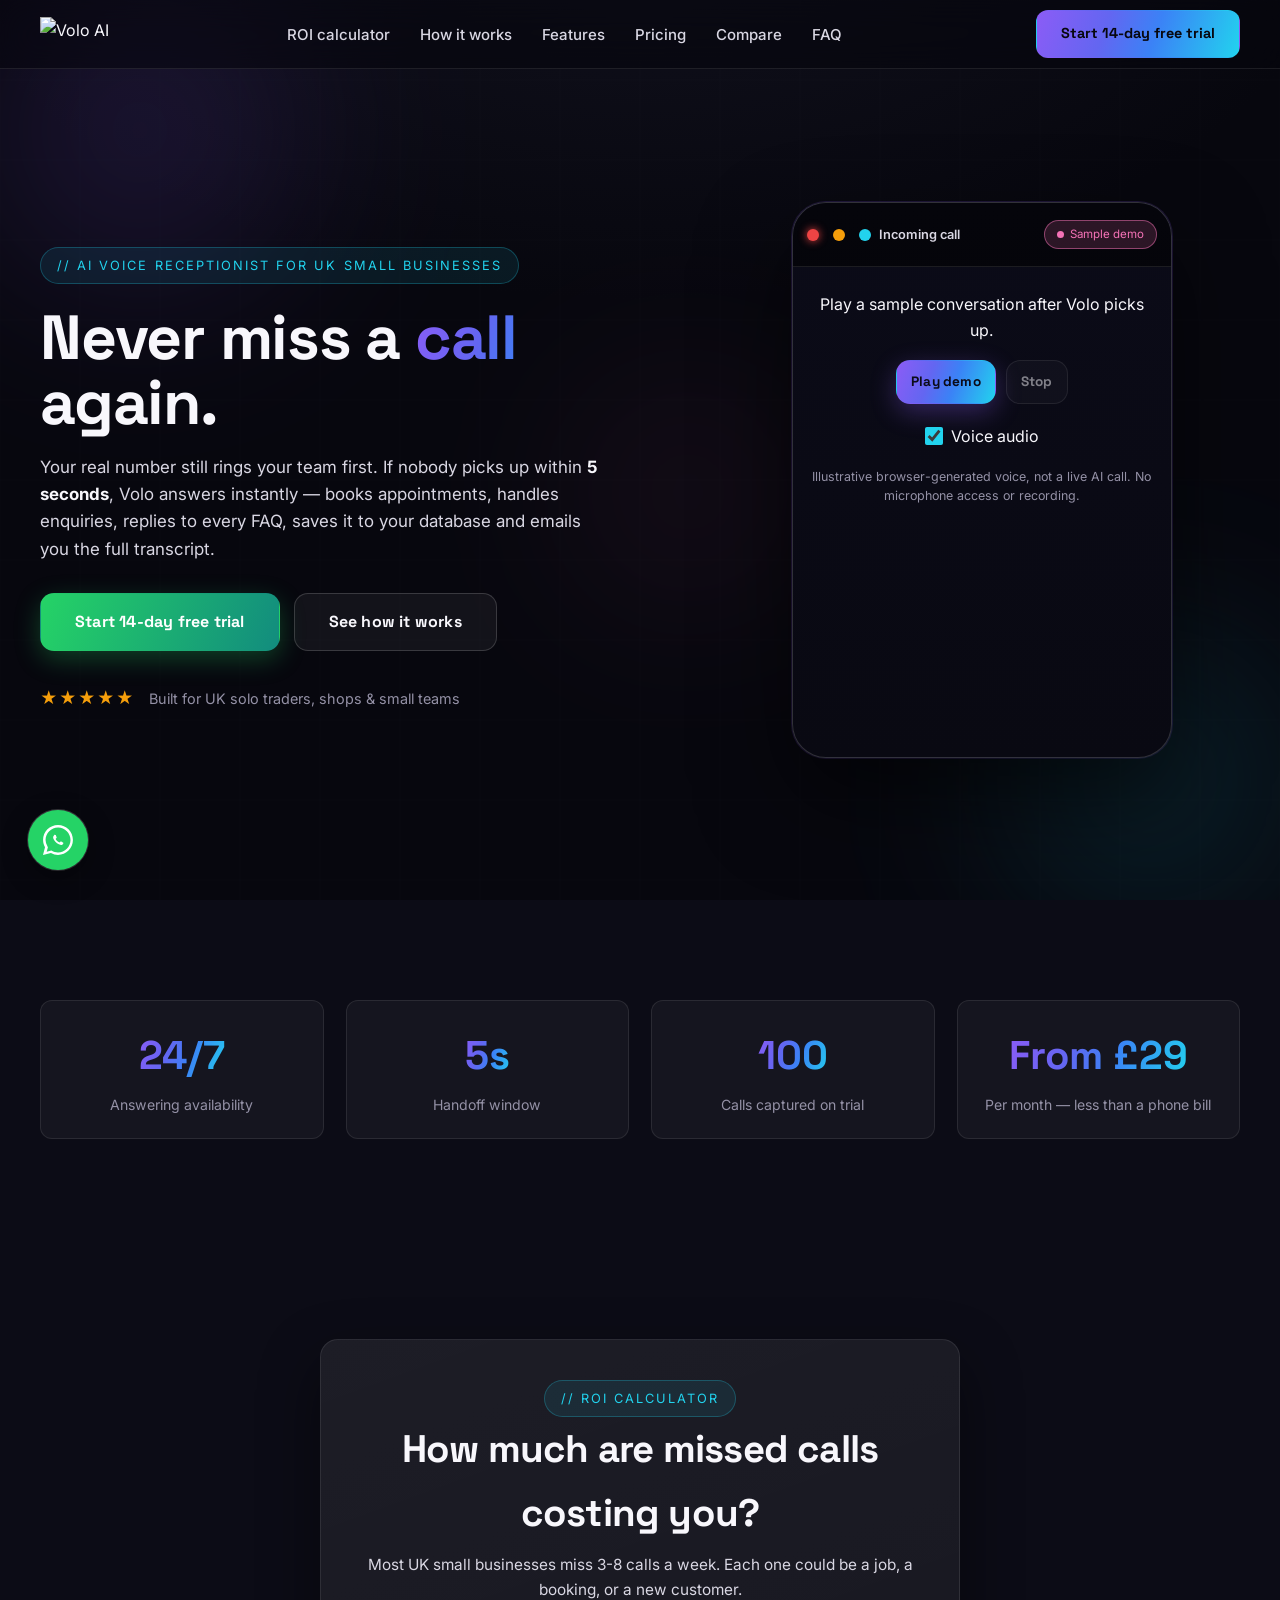
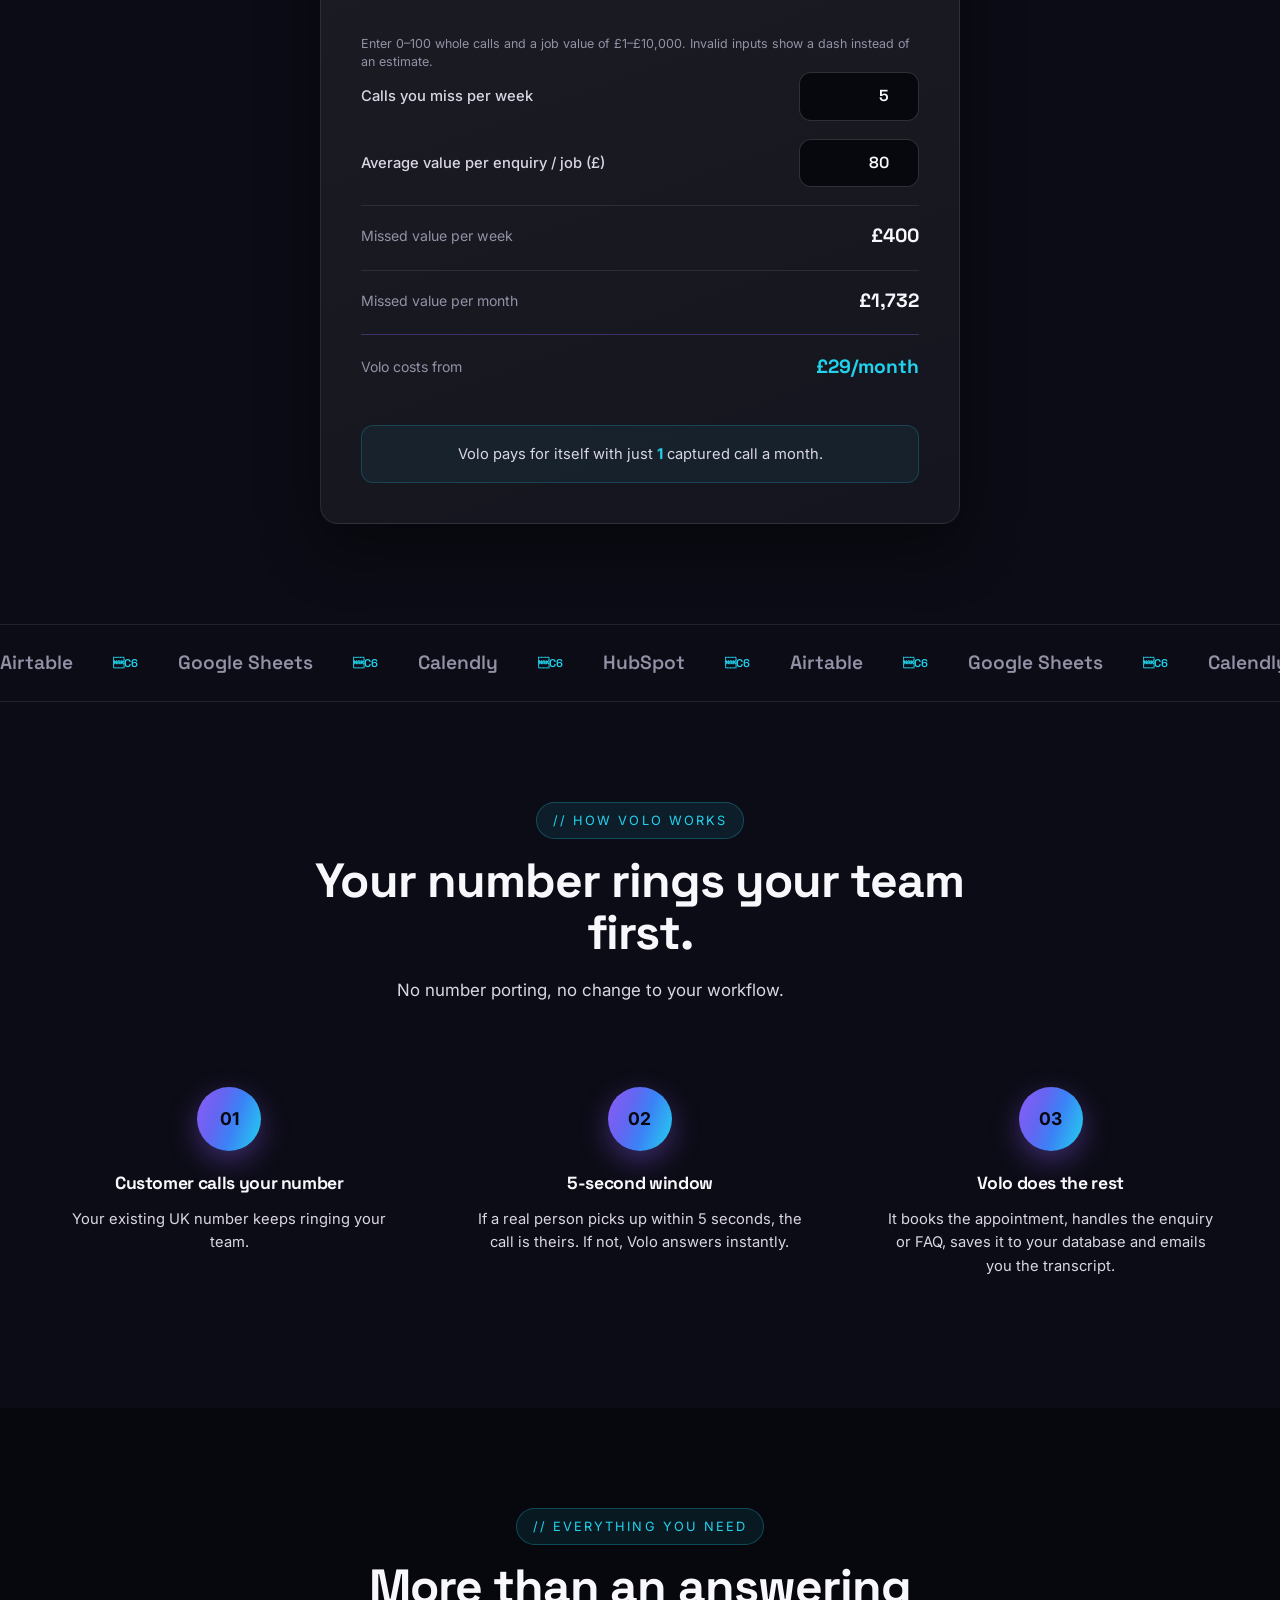
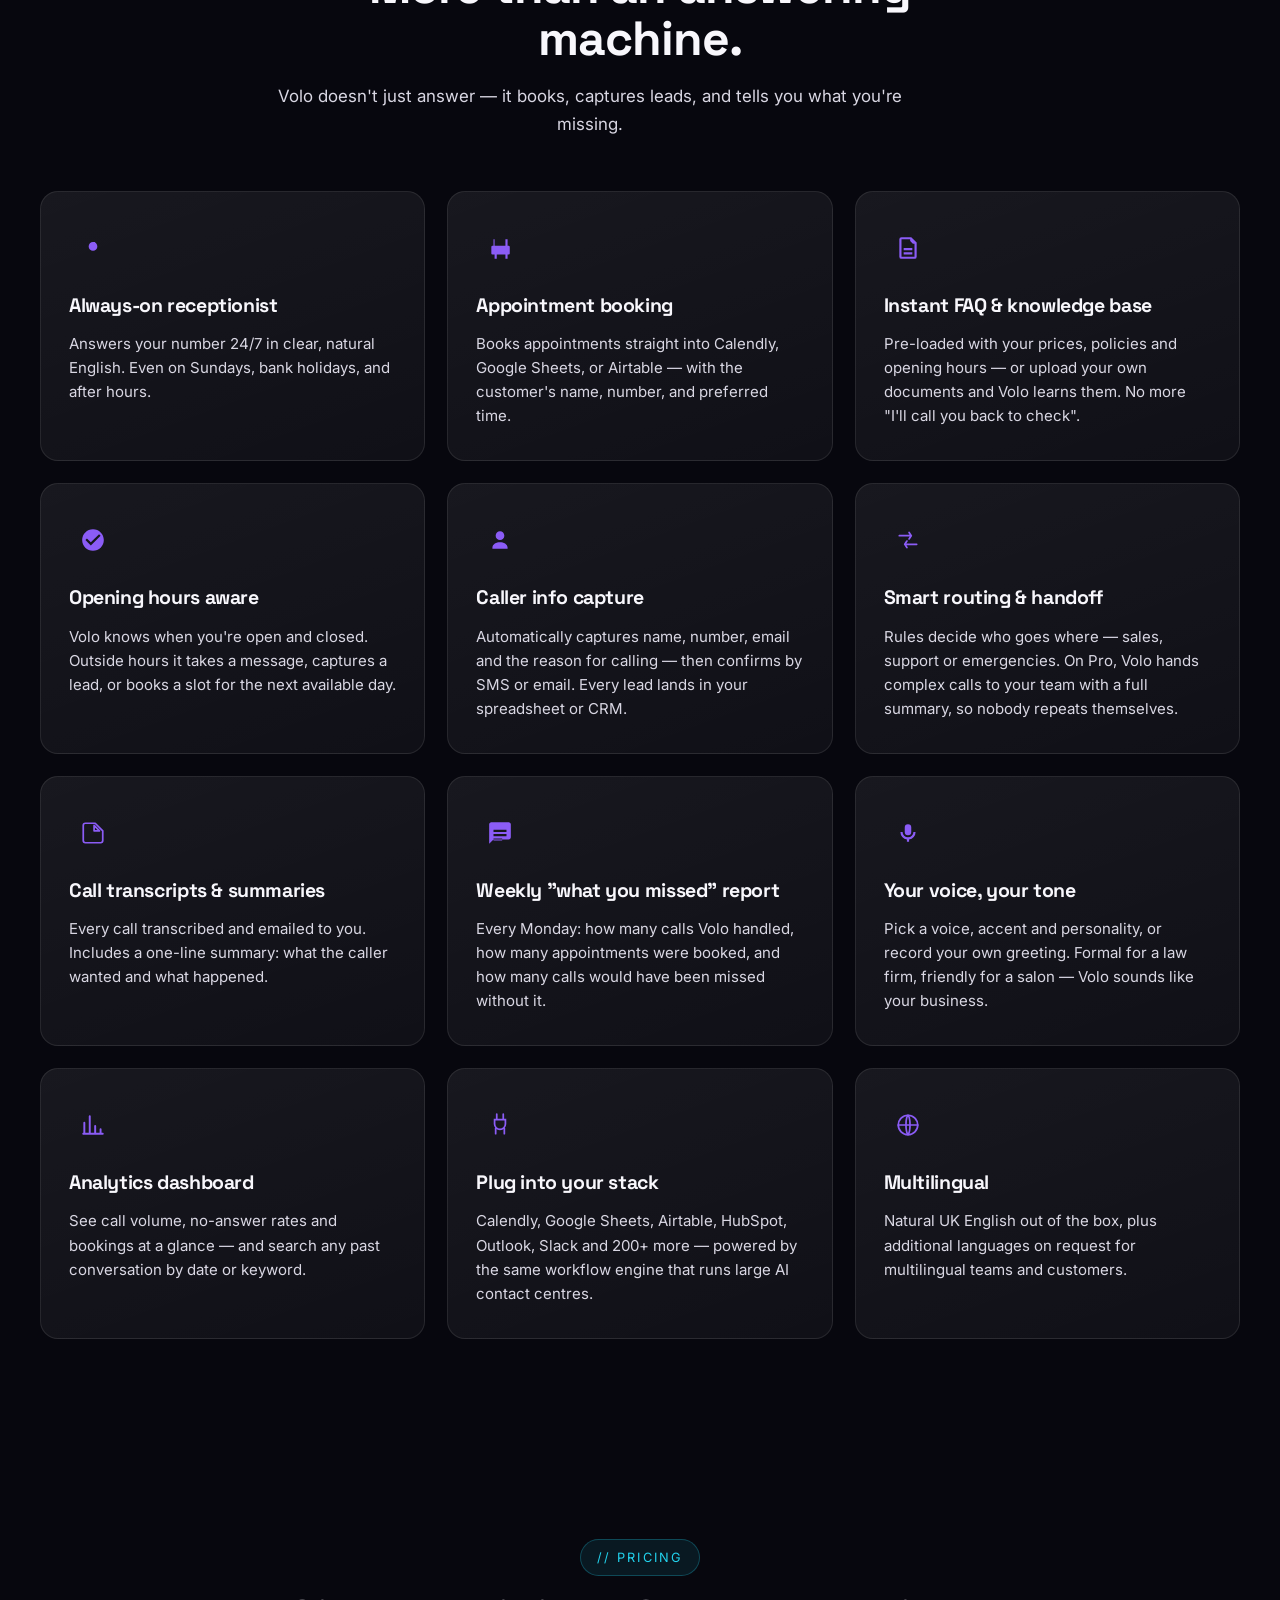
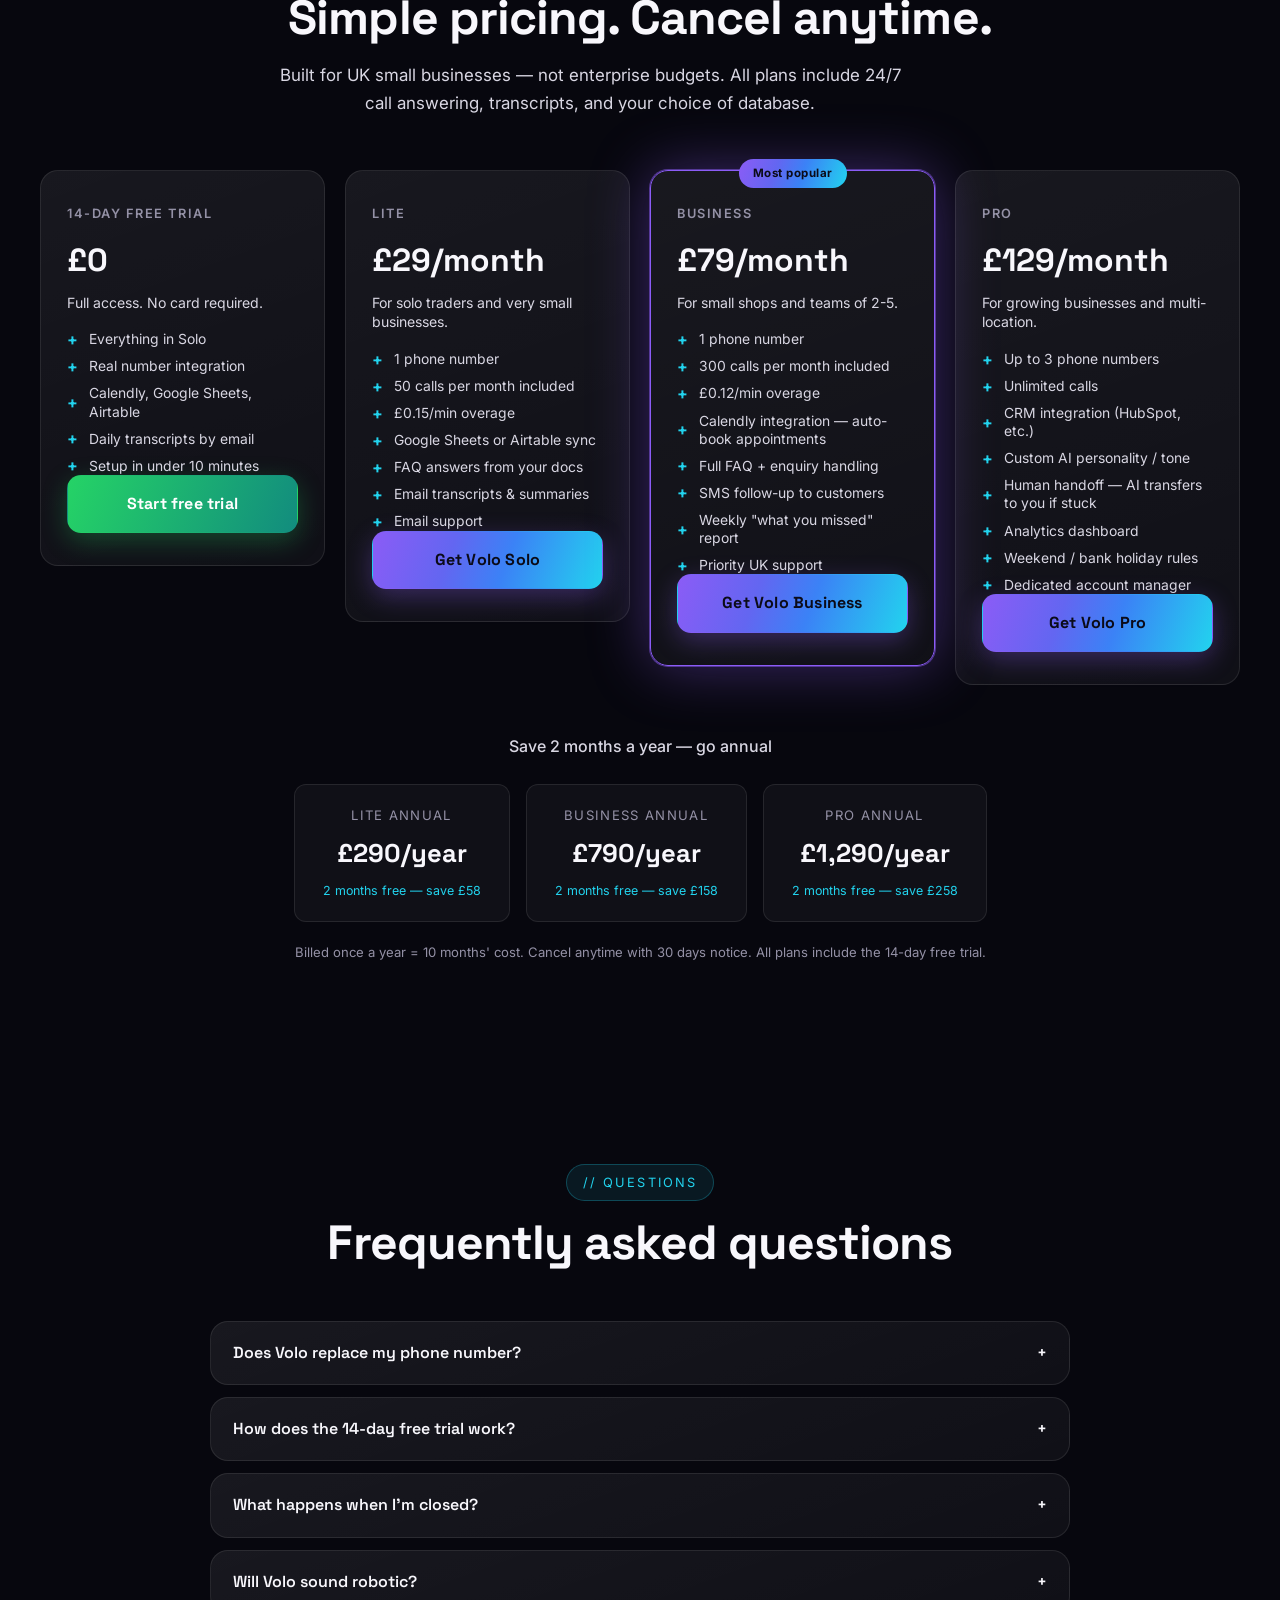
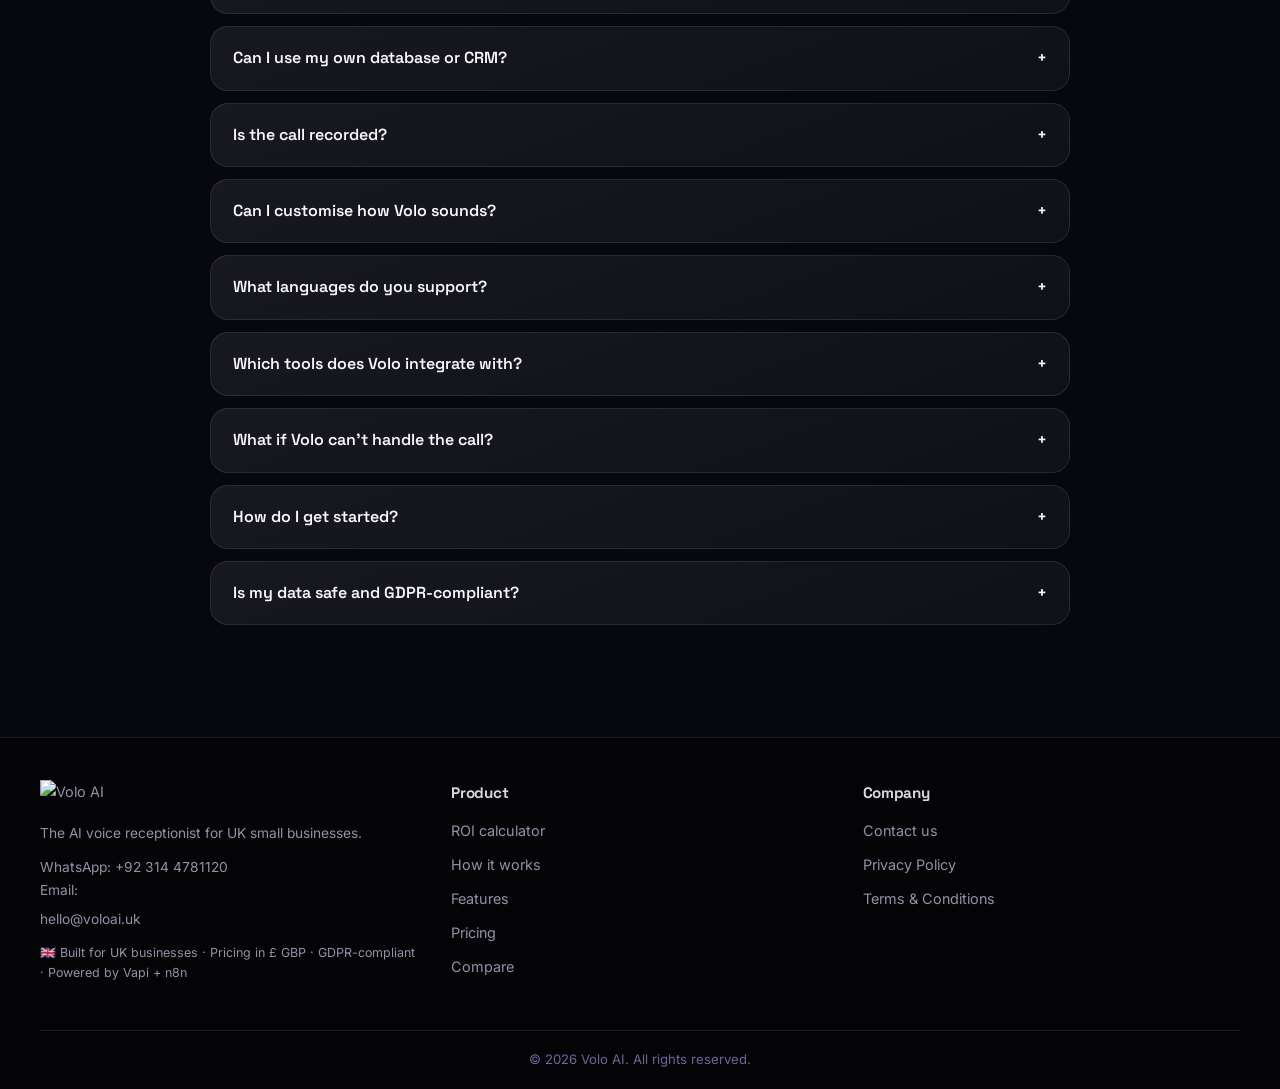
==== commit c44b6a1c: "deployed" ====
--- a/index.html
+++ b/index.html
@@ -19,8 +19,11 @@
 <link rel="preconnect" href="https://fonts.gstatic.com" crossorigin>
 <link href="https://fonts.googleapis.com/css2?family=Space+Grotesk:wght@400;500;600;700&family=Inter:wght@400;500;600;700&display=swap" rel="stylesheet">
 <link rel="stylesheet" href="styles.css">
+<meta name="referrer" content="strict-origin-when-cross-origin">
+<noscript><style>.faq-answer{visibility:visible;max-height:none;padding:18px 22px}.preloader{display:none!important}.nav-toggle{display:none!important}@media(max-width:1024px){.navbar{position:relative}.nav-container{height:auto;flex-wrap:wrap;padding:16px 20px}.nav-links{position:static;transform:none;visibility:visible;pointer-events:auto;height:auto;padding:12px 0;width:100%}.hero{padding-top:40px}}</style></noscript>
 </head>
 <body>
+<a class="skip-link" href="#main-content">Skip to main content</a>
 <script type="application/ld+json">
 {
   "@context": "https://schema.org",
@@ -31,7 +34,7 @@
       "name": "Volo AI",
       "url": "https://voloai.uk",
       "email": "hello@voloai.uk",
-      "telephone": "+44-01234-567890",
+      "telephone": "+92-314-4781120",
       "address": {
         "@type": "PostalAddress",
         "addressCountry": "GB"
@@ -64,16 +67,18 @@
 <div class="preloader" id="preloader" aria-hidden="true"><div class="preloader-mark"><svg viewBox="0 0 512 512" aria-hidden="true"><defs><linearGradient id="pf" x1="0" y1="0" x2="1" y2="1"><stop stop-color="#8b5cf6"/><stop offset="0.5" stop-color="#6366f1"/><stop offset="0.8" stop-color="#22d3ee"/><stop offset="1" stop-color="#f472b6"/></linearGradient></defs><rect x="56" y="56" width="400" height="400" rx="96" fill="none" stroke="url(#pf)" stroke-width="26"/><path d="M150 360C170 306 196 258 226 212S266 148 306 120" fill="none" stroke="url(#pf)" stroke-width="40" stroke-linecap="round"/><path d="M362 360C342 306 316 258 286 212S246 148 206 120" fill="none" stroke="url(#pf)" stroke-width="40" stroke-linecap="round"/></svg></div><div class="preloader-bar"><span></span></div><p class="preloader-text">Volo AI</p></div>
 <script>(function(){var l=document.getElementById("preloader");function h(){if(l&&!l.classList.contains("hidden")){l.classList.add("hidden");setTimeout(function(){l.style.display="none"},400);}}setTimeout(h,200);if(document.readyState!=="loading")h();else document.addEventListener("DOMContentLoaded",h);window.addEventListener("load",h);})();</script>
 <div class="scroll-progress" id="scroll-progress" aria-hidden="true"></div>
-<nav class="navbar" id="navbar"><div class="nav-container"><a href="index.html" class="logo" aria-label="Volo AI home"><img src="assets/logo.svg" alt="Volo AI" class="logo-img"></a><ul class="nav-links" id="nav-links"><li><a href="#roi">ROI calculator</a></li><li><a href="#how">How it works</a></li><li><a href="#features">Features</a></li><li><a href="#pricing">Pricing</a></li><li><a href="comparison.html">Compare</a></li><li><a href="#faq">FAQ</a></li></ul><a class="cta-button nav-cta-desktop" href="https://wa.me/923144781120?text=Hi!%20I'd%20like%20to%20start%20the%2014-day%20free%20trial." target="_blank" rel="noopener">Start 14-day free trial</a><button class="nav-toggle" id="nav-toggle" aria-label="Toggle navigation" aria-expanded="false"><span></span><span></span><span></span></button></div></nav>
-<section class="hero" id="top"><div class="aurora" aria-hidden="true"><div class="orb orb-1"></div><div class="orb orb-2"></div><div class="orb orb-3"></div><div class="grid-lines"></div></div><div class="container hero-grid"><div class="hero-content"><span class="mono-tag">// AI voice receptionist for UK small businesses</span><h1 class="reveal-up">Never miss a <span class="gradient-text">call</span> again.</h1><p class="hero-copy reveal-up">Your real number still rings your team first. If nobody picks up within <strong>5 seconds</strong>, Volo answers instantly — books appointments, handles enquiries, replies to every FAQ, saves it to your database and emails you the full transcript.</p><div class="hero-buttons"><a class="btn whatsapp" href="https://wa.me/923144781120?text=Hi!%20I'd%20like%20to%20start%20the%2014-day%20free%20trial." target="_blank" rel="noopener">Start 14-day free trial</a><a class="btn ghost" href="#how">See how it works</a></div><div class="hero-trust"><div class="stars">&#9733;&#9733;&#9733;&#9733;&#9733;</div><span>Built for UK solo traders, shops &amp; small teams</span></div></div><div class="hero-visual"><div class="phone-sim"><div class="phone-header"><span class="phone-dot red"></span><span class="phone-dot amber"></span><span class="phone-dot green"></span><span class="phone-title">Incoming call</span><span class="live-pill"><span class="live-dot"></span>Live demo</span></div><div class="phone-screen"><div class="call-status" id="call-status"><div class="ring-anim" aria-hidden="true"><span></span><span></span><span></span></div><p id="status-text">Ringing... waiting for your team (5s)</p><div class="ring-ticks" id="ring-ticks"><i></i><i></i><i></i><i></i><i></i></div></div><div class="wave-eq" id="wave-eq" aria-hidden="true"><i></i><i></i><i></i><i></i><i></i><i></i><i></i><i></i><i></i><i></i><i></i><i></i><i></i><i></i><i></i><i></i><i></i><i></i><i></i></div><div class="transcript" id="transcript" aria-live="polite"></div></div></div><div class="float-card float-card-1">Ringing then AI in 5 seconds</div><div class="float-card float-card-2">Booked to your calendar</div><div class="float-card float-card-3">Full transcript emailed</div></div></div></section>
+<nav class="navbar" id="navbar" aria-label="Primary navigation"><div class="nav-container"><a href="index.html" class="logo" aria-label="Volo AI home"><img src="assets/logo.svg" alt="Volo AI" class="logo-img"></a><ul class="nav-links" id="nav-links"><li><a href="#roi">ROI calculator</a></li><li><a href="#how">How it works</a></li><li><a href="#features">Features</a></li><li><a href="#pricing">Pricing</a></li><li><a href="comparison.html">Compare</a></li><li><a href="#faq">FAQ</a></li></ul><a class="cta-button nav-cta-desktop" href="https://wa.me/923144781120?text=Hi!%20I'd%20like%20to%20start%20the%2014-day%20free%20trial." target="_blank" rel="noopener">Start 14-day free trial</a><button class="nav-toggle" id="nav-toggle" type="button" aria-controls="nav-links" aria-label="Toggle navigation" aria-expanded="false"><span></span><span></span><span></span></button></div></nav>
+<main id="main-content" tabindex="-1">
+<section class="hero" id="top"><div class="aurora" aria-hidden="true"><div class="orb orb-1"></div><div class="orb orb-2"></div><div class="orb orb-3"></div><div class="grid-lines"></div></div><div class="container hero-grid"><div class="hero-content"><span class="mono-tag">// AI voice receptionist for UK small businesses</span><h1 class="reveal-up">Never miss a <span class="gradient-text">call</span> again.</h1><p class="hero-copy reveal-up">Your real number still rings your team first. If nobody picks up within <strong>5 seconds</strong>, Volo answers instantly — books appointments, handles enquiries, replies to every FAQ, saves it to your database and emails you the full transcript.</p><div class="hero-buttons"><a class="btn whatsapp" href="https://wa.me/923144781120?text=Hi!%20I'd%20like%20to%20start%20the%2014-day%20free%20trial." target="_blank" rel="noopener">Start 14-day free trial</a><a class="btn ghost" href="#how">See how it works</a></div><div class="hero-trust"><div class="stars">&#9733;&#9733;&#9733;&#9733;&#9733;</div><span>Built for UK solo traders, shops &amp; small teams</span></div></div><div class="hero-visual"><div class="phone-sim"><div class="phone-header"><span class="phone-dot red"></span><span class="phone-dot amber"></span><span class="phone-dot green"></span><span class="phone-title">Incoming call</span><span class="live-pill"><span class="live-dot"></span>Sample demo</span></div><div class="phone-screen"><div class="call-status" id="call-status"><div class="ring-anim" aria-hidden="true"><span></span><span></span><span></span></div><p id="status-text" role="status">Play a sample conversation after Volo picks up.</p><div class="demo-controls"><button type="button" class="btn primary" id="demo-play" disabled>Play demo</button><button type="button" class="btn ghost" id="demo-stop" disabled>Stop</button><label><input type="checkbox" id="demo-audio" checked> Voice audio</label></div><p id="demo-note" class="demo-note" role="status">Enable JavaScript to play this illustrative demo. No microphone access or recording.</p><div class="ring-ticks" id="ring-ticks"><i></i><i></i><i></i><i></i><i></i></div></div><div class="wave-eq" id="wave-eq" aria-hidden="true"><i></i><i></i><i></i><i></i><i></i><i></i><i></i><i></i><i></i><i></i><i></i><i></i><i></i><i></i><i></i><i></i><i></i><i></i><i></i></div><div class="transcript" id="transcript" role="log" aria-label="Sample call transcript" aria-live="polite" tabindex="0"></div></div></div><div class="float-card float-card-1">Ringing then AI in 5 seconds</div><div class="float-card float-card-2">Booked to your calendar</div><div class="float-card float-card-3">Full transcript emailed</div></div></div></section>
 <section class="section stats-strip" id="stats"><div class="container"><div class="stats-grid"><div class="stat reveal-up"><strong data-count="24" data-suffix="/7">24</strong><span>Answering availability</span></div><div class="stat reveal-up"><strong data-count="5" data-suffix="s">5</strong><span>Handoff window</span></div><div class="stat reveal-up"><strong data-count="100">100</strong><span>Calls captured on trial</span></div><div class="stat reveal-up"><strong>From £29</strong><span>Per month — less than a phone bill</span></div></div></div></section>
 
-<section class="section roi-section" id="roi"><div class="container"><div class="roi-card reveal-up"><div class="roi-head"><span class="mono-tag">// ROI calculator</span><h2>How much are missed calls costing you?</h2><p class="roi-sub">Most UK small businesses miss 3-8 calls a week. Each one could be a job, a booking, or a new customer.</p></div><div class="roi-form"><div class="roi-row"><label for="roi-calls">Calls you miss per week</label><input type="number" id="roi-calls" min="0" max="100" value="5"></div><div class="roi-row"><label for="roi-value">Average value per enquiry / job (£)</label><input type="number" id="roi-value" min="1" max="10000" step="5" value="80"></div><div class="roi-row roi-per-week-row"><span class="roi-label">Missed value per week</span><span class="roi-value" id="roi-per-week">£400</span></div><div class="roi-row roi-per-week-row"><span class="roi-label">Missed value per month</span><span class="roi-value" id="roi-per-month">£1,732</span></div><div class="roi-row roi-per-week-row roi-result"><span class="roi-label">Volo costs from</span><span class="roi-value roi-volo">£29/month</span></div><div class="roi-note">Volo pays for itself with just <strong id="roi-breakeven">1</strong> captured call a month.</div></div></div></div></section>
+<section class="section roi-section" id="roi"><div class="container"><div class="roi-card reveal-up"><div class="roi-head"><span class="mono-tag">// ROI calculator</span><h2>How much are missed calls costing you?</h2><p class="roi-sub">Most UK small businesses miss 3-8 calls a week. Each one could be a job, a booking, or a new customer.</p></div><p id="roi-help" class="demo-note">Enter 0–100 whole calls and a job value of £1–£10,000. Invalid inputs show a dash instead of an estimate.</p><div class="roi-form"><div class="roi-row"><label for="roi-calls">Calls you miss per week</label><input type="number" id="roi-calls" aria-describedby="roi-help" min="0" max="100" value="5"></div><div class="roi-row"><label for="roi-value">Average value per enquiry / job (£)</label><input type="number" id="roi-value" aria-describedby="roi-help" min="1" max="10000" step="0.01" value="80"></div><div class="roi-row roi-per-week-row"><span class="roi-label">Missed value per week</span><span class="roi-value" id="roi-per-week">£400</span></div><div class="roi-row roi-per-week-row"><span class="roi-label">Missed value per month</span><span class="roi-value" id="roi-per-month">£1,732</span></div><div class="roi-row roi-per-week-row roi-result"><span class="roi-label">Volo costs from</span><span class="roi-value roi-volo">£29/month</span></div><div class="roi-note">Volo pays for itself with just <strong id="roi-breakeven">1</strong> captured call a month.</div></div></div></div></section>
 <div class="marquee"><div class="marquee-track"><div class="marquee-group"><span>Airtable</span><span>Google Sheets</span><span>Calendly</span><span>HubSpot</span></div><div class="marquee-group"><span>Airtable</span><span>Google Sheets</span><span>Calendly</span><span>HubSpot</span></div></div></div>
 <section class="section how-section" id="how"><div class="container"><div class="section-head center"><span class="mono-tag">// how volo works</span><h2>Your number rings your team first.</h2><p class="subtitle">No number porting, no change to your workflow.</p></div><div class="process-steps"><div class="step reveal-up"><div class="step-number">01</div><h3>Customer calls your number</h3><p>Your existing UK number keeps ringing your team.</p></div><div class="step reveal-up"><div class="step-number">02</div><h3>5-second window</h3><p>If a real person picks up within 5 seconds, the call is theirs. If not, Volo answers instantly.</p></div><div class="step reveal-up"><div class="step-number">03</div><h3>Volo does the rest</h3><p>It books the appointment, handles the enquiry or FAQ, saves it to your database and emails you the transcript.</p></div></div></div></section>
 <section class="section features-section" id="features"><div class="container"><div class="section-head center"><span class="mono-tag">// everything you need</span><h2>More than an answering machine.</h2><p class="subtitle">Volo doesn't just answer — it books, captures leads, and tells you what you're missing.</p></div><div class="features-grid"><article class="feature-card reveal-up"><div class="feature-icon"><svg viewBox="0 0 24 24"><path d="M12 6.5v3.5l2-1.5V6.5h-2Zm0 8a4 4 0 100-8 4 4 0 000 8Z" fill="currentColor"/></svg></div><h3>Always-on receptionist</h3><p>Answers your number 24/7 in clear, natural English. Even on Sundays, bank holidays, and after hours.</p></article><article class="feature-card reveal-up"><div class="feature-icon"><svg viewBox="0 0 24 24"><path d="M7 4v6h10V4h2v6h1a1 1 0 011 1v6a1 1 0 01-1 1h-1v4h-2v-4H9v4H7v-4H5a1 1 0 01-1-1V11a1 1 0 011-1h1V4h2Z" fill="currentColor"/></svg></div><h3>Appointment booking</h3><p>Books appointments straight into Calendly, Google Sheets, or Airtable — with the customer's name, number, and preferred time.</p></article><article class="feature-card reveal-up"><div class="feature-icon"><svg viewBox="0 0 24 24"><path d="M6 2h9l5 5v13a2 2 0 01-2 2H6a2 2 0 01-2-2V4a2 2 0 012-2Zm0 2v16h12V8h-4V4H6Zm8 1.5V8h2.5L14 5.5ZM8 12h8v2H8v-2Zm0 4h8v2H8v-2Z" fill="currentColor"/></svg></div><h3>Instant FAQ &amp; knowledge base</h3><p>Pre-loaded with your prices, policies and opening hours — or upload your own documents and Volo learns them. No more "I'll call you back to check".</p></article><article class="feature-card reveal-up"><div class="feature-icon"><svg viewBox="0 0 24 24"><path d="M12 2C6.48 2 2 6.48 2 12s4.48 10 10 10 10-4.48 10-10S17.52 2 12 2zm-2 15l-5-5 1.41-1.41L10 14.17l7.59-7.59L19 8l-9 9z" fill="currentColor"/></svg></div><h3>Opening hours aware</h3><p>Volo knows when you're open and closed. Outside hours it takes a message, captures a lead, or books a slot for the next available day.</p></article><article class="feature-card reveal-up"><div class="feature-icon"><svg viewBox="0 0 24 24"><path d="M12 12a4 4 0 100-8 4 4 0 000 8Zm0 2c-3.3 0-7 1.7-7 5v1h14v-1c0-3.3-3.7-5-7-5Z" fill="currentColor"/></svg></div><h3>Caller info capture</h3><p>Automatically captures name, number, email and the reason for calling — then confirms by SMS or email. Every lead lands in your spreadsheet or CRM.</p></article><article class="feature-card reveal-up"><div class="feature-icon"><svg viewBox="0 0 24 24"><path d="M4 8h11l-2-3m2 3l-2 3M20 16H9l2-3m-2 3l2 3" fill="none" stroke="currentColor" stroke-width="1.6" stroke-linecap="round" stroke-linejoin="round"/></svg></div><h3>Smart routing &amp; handoff</h3><p>Rules decide who goes where — sales, support or emergencies. On Pro, Volo hands complex calls to your team with a full summary, so nobody repeats themselves.</p></article><article class="feature-card reveal-up"><div class="feature-icon"><svg viewBox="0 0 24 24"><path d="M14 3H5a2 2 0 00-2 2v14a2 2 0 002 2h14a2 2 0 002-2V10l-7-7Zm-1 2l5 5h-5V5Z" fill="none" stroke="currentColor" stroke-width="1.6" stroke-linecap="round" stroke-linejoin="round"/></svg></div><h3>Call transcripts &amp; summaries</h3><p>Every call transcribed and emailed to you. Includes a one-line summary: what the caller wanted and what happened.</p></article><article class="feature-card reveal-up"><div class="feature-icon"><svg viewBox="0 0 24 24"><path d="M20 2H4c-1.1 0-2 .9-2 2v18l4-4h14c1.1 0 2-.9 2-2V4c0-1.1-.9-2-2-2zM6 9h12v2H6V9zm0 4h12v2H6v-2zm0 4h8v2H6v-2z" fill="currentColor"/></svg></div><h3>Weekly "what you missed" report</h3><p>Every Monday: how many calls Volo handled, how many appointments were booked, and how many calls would have been missed without it.</p></article><article class="feature-card reveal-up"><div class="feature-icon"><svg viewBox="0 0 24 24"><path d="M12 14a3 3 0 003-3V7a3 3 0 00-6 0v4a3 3 0 003 3Zm5-3a5 5 0 01-10 0H5a7 7 0 006 6.92V20h2v-2.08A7 7 0 0019 11h-2Z" fill="currentColor"/></svg></div><h3>Your voice, your tone</h3><p>Pick a voice, accent and personality, or record your own greeting. Formal for a law firm, friendly for a salon — Volo sounds like your business.</p></article><article class="feature-card reveal-up"><div class="feature-icon"><svg viewBox="0 0 24 24"><path d="M4 20V10m5 10V4m5 16v-7m5 7v-4M3 20h18" fill="none" stroke="currentColor" stroke-width="1.8" stroke-linecap="round"/></svg></div><h3>Analytics dashboard</h3><p>See call volume, no-answer rates and bookings at a glance — and search any past conversation by date or keyword.</p></article><article class="feature-card reveal-up"><div class="feature-icon"><svg viewBox="0 0 24 24"><path d="M9 2v5m6-5v5M7 7h10v4a5 5 0 01-10 0V7Zm1 8v5m8-5v5" fill="none" stroke="currentColor" stroke-width="1.6" stroke-linecap="round"/></svg></div><h3>Plug into your stack</h3><p>Calendly, Google Sheets, Airtable, HubSpot, Outlook, Slack and 200+ more — powered by the same workflow engine that runs large AI contact centres.</p></article><article class="feature-card reveal-up"><div class="feature-icon"><svg viewBox="0 0 24 24"><circle cx="12" cy="12" r="9" fill="none" stroke="currentColor" stroke-width="1.6"/><path d="M3 12h18M12 3c2.5 2.5 2.5 15 0 18M12 3c-2.5 2.5-2.5 15 0 18" fill="none" stroke="currentColor" stroke-width="1.6" stroke-linecap="round"/></svg></div><h3>Multilingual</h3><p>Natural UK English out of the box, plus additional languages on request for multilingual teams and customers.</p></article></div></div></section>
 <section class="section pricing-section" id="pricing"><div class="container"><div class="section-head center"><span class="mono-tag">// pricing</span><h2>Simple pricing. Cancel anytime.</h2><p class="subtitle center">Built for UK small businesses — not enterprise budgets. All plans include 24/7 call answering, transcripts, and your choice of database.</p></div><div class="pricing-grid"><article class="price-card reveal-up"><div class="price-head"><span class="price-label">14-Day Free Trial</span><span class="price-tag">£0</span></div><p class="price-desc">Full access. No card required.</p><ul class="price-features"><li>Everything in Solo</li><li>Real number integration</li><li>Calendly, Google Sheets, Airtable</li><li>Daily transcripts by email</li><li>Setup in under 10 minutes</li></ul><a class="btn whatsapp" href="https://wa.me/923144781120?text=Hi!%20I'd%20like%20to%20start%20the%2014-day%20free%20trial." target="_blank" rel="noopener">Start free trial</a></article><article class="price-card reveal-up"><div class="price-head"><span class="price-label">Lite</span><span class="price-tag">£29/month</span></div><p class="price-desc">For solo traders and very small businesses.</p><ul class="price-features"><li>1 phone number</li><li>50 calls per month included</li><li>£0.15/min overage</li><li>Google Sheets or Airtable sync</li><li>FAQ answers from your docs</li><li>Email transcripts &amp; summaries</li><li>Email support</li></ul><a class="btn primary" href="https://wa.me/923144781120?text=Hi!%20I'd%20like%20to%20start%20the%20Lite%20plan%20at%20£29/month." target="_blank" rel="noopener">Get Volo Solo</a></article><article class="price-card popular reveal-up"><div class="ribbon">Most popular</div><div class="price-head"><span class="price-label">Business</span><span class="price-tag">£79/month</span></div><p class="price-desc">For small shops and teams of 2-5.</p><ul class="price-features"><li>1 phone number</li><li>300 calls per month included</li><li>£0.12/min overage</li><li>Calendly integration — auto-book appointments</li><li>Full FAQ + enquiry handling</li><li>SMS follow-up to customers</li><li>Weekly "what you missed" report</li><li>Priority UK support</li></ul><a class="btn primary" href="https://wa.me/923144781120?text=Hi!%20I'd%20like%20to%20start%20the%20Business%20plan%20at%20£79/month." target="_blank" rel="noopener">Get Volo Business</a></article><article class="price-card reveal-up"><div class="price-head"><span class="price-label">Pro</span><span class="price-tag">£129/month</span></div><p class="price-desc">For growing businesses and multi-location.</p><ul class="price-features"><li>Up to 3 phone numbers</li><li>Unlimited calls</li><li>CRM integration (HubSpot, etc.)</li><li>Custom AI personality / tone</li><li>Human handoff — AI transfers to you if stuck</li><li>Analytics dashboard</li><li>Weekend / bank holiday rules</li><li>Dedicated account manager</li></ul><a class="btn primary" href="https://wa.me/923144781120?text=Hi!%20I'd%20like%20to%20start%20the%20Pro%20plan%20at%20£129/month." target="_blank" rel="noopener">Get Volo Pro</a></article></div><div class="pricing-annual reveal-up"><p class="annual-label">Save 2 months a year — go annual</p><div class="annual-cards"><div class="annual-card"><span class="annual-tier">Lite annual</span><span class="annual-price">£290/year</span><span class="annual-save">2 months free — save £58</span></div><div class="annual-card"><span class="annual-tier">Business annual</span><span class="annual-price">£790/year</span><span class="annual-save">2 months free — save £158</span></div><div class="annual-card"><span class="annual-tier">Pro annual</span><span class="annual-price">£1,290/year</span><span class="annual-save">2 months free — save £258</span></div></div><p class="annual-note">Billed once a year = 10 months' cost. Cancel anytime with 30 days notice. All plans include the 14-day free trial.</p></div></div></section>
 <section class="section faq-section" id="faq"><div class="container"><div class="section-head center"><span class="mono-tag">// questions</span><h2>Frequently asked questions</h2></div><div class="faq"><div class="faq-item"><button class="faq-question" aria-expanded="false">Does Volo replace my phone number?<span class="faq-icon">+</span></button><div class="faq-answer"><p>No. Your existing UK number keeps working exactly as before. Volo only steps in after 5 seconds if nobody picks up.</p></div></div><div class="faq-item"><button class="faq-question" aria-expanded="false">How does the 14-day free trial work?<span class="faq-icon">+</span></button><div class="faq-answer"><p>Full access for 14 days, no card required. You connect your number, load your FAQs, and Volo starts answering. Cancel anytime before the trial ends — no charge.</p></div></div><div class="faq-item"><button class="faq-question" aria-expanded="false">What happens when I'm closed?<span class="faq-icon">+</span></button><div class="faq-answer"><p>Volo knows your opening hours. Outside them it takes a message, captures the caller's details, or books a slot for the next available day — whichever you prefer.</p></div></div><div class="faq-item"><button class="faq-question" aria-expanded="false">Will Volo sound robotic?<span class="faq-icon">+</span></button><div class="faq-answer"><p>No. Volo uses natural, conversational UK English. On Business and Pro you can choose the voice, accent and tone — formal for a law firm, friendly for a salon. Most callers don't realise it's AI until they ask for a person.</p></div></div><div class="faq-item"><button class="faq-question" aria-expanded="false">Can I use my own database or CRM?<span class="faq-icon">+</span></button><div class="faq-answer"><p>Yes. Volo connects to Airtable, Google Sheets, Calendly, HubSpot, or any open-source database. Appointments and enquiries are written straight into the tools you already use.</p></div></div><div class="faq-item"><button class="faq-question" aria-expanded="false">Is the call recorded?<span class="faq-icon">+</span></button><div class="faq-answer"><p>Yes — callers hear a short "this call may be recorded" notice at the start. Recordings and transcripts belong to you and are never used to train models for other customers.</p></div></div><div class="faq-item"><button class="faq-question" aria-expanded="false">Can I customise how Volo sounds?<span class="faq-icon">+</span></button><div class="faq-answer"><p>Yes. Choose a voice, accent and tone, or record your own greeting on Business and Pro plans. Volo sounds like your business, not a generic robot.</p></div></div><div class="faq-item"><button class="faq-question" aria-expanded="false">What languages do you support?<span class="faq-icon">+</span></button><div class="faq-answer"><p>Volo speaks natural UK English out of the box. Additional languages are available on request for multilingual teams and customers.</p></div></div><div class="faq-item"><button class="faq-question" aria-expanded="false">Which tools does Volo integrate with?<span class="faq-icon">+</span></button><div class="faq-answer"><p>Hundreds. Calendly, Google Sheets, Airtable, HubSpot, Outlook, Slack and more. If you use a tool, we can usually write to it.</p></div></div><div class="faq-item"><button class="faq-question" aria-expanded="false">What if Volo can't handle the call?<span class="faq-icon">+</span></button><div class="faq-answer"><p>On the Pro plan, Volo can transfer the call to you or your team if it can't help — for example, a complex enquiry or an angry customer. On Lite and Business, Volo logs the enquiry and emails you the transcript so you can follow up.</p></div></div><div class="faq-item"><button class="faq-question" aria-expanded="false">How do I get started?<span class="faq-icon">+</span></button><div class="faq-answer"><p>Tap any WhatsApp or email button on this page. We'll set up your number, your opening hours, your FAQs, and your database connection together in under 10 minutes. You can be live on the same day.</p></div></div><div class="faq-item"><button class="faq-question" aria-expanded="false">Is my data safe and GDPR-compliant?<span class="faq-icon">+</span></button><div class="faq-answer"><p>Yes. Call audio and transcripts belong to you and are never used to train models for other customers. Callers are told calls may be recorded, and data can be hosted in the UK on request. Full details in our Privacy Policy.</p></div></div></div></div></section>
+</main>
 <footer class="footer"><div class="container"><div class="footer-content"><div class="footer-column brand"><a href="index.html" class="logo"><img src="assets/logo.svg" alt="Volo AI" class="logo-img"></a><p class="footer-desc">The AI voice receptionist for UK small businesses.</p><p class="footer-contact">WhatsApp: +92 314 4781120<br>Email: <a href="mailto:hello@voloai.uk">hello@voloai.uk</a></p><p class="footer-trust">🇬🇧 Built for UK businesses · Pricing in £ GBP · GDPR-compliant · Powered by Vapi + n8n</p></div><div class="footer-column"><h4>Product</h4><ul><li><a href="#roi">ROI calculator</a></li><li><a href="#how">How it works</a></li><li><a href="#features">Features</a></li><li><a href="#pricing">Pricing</a></li><li><a href="comparison.html">Compare</a></li></ul></div><div class="footer-column"><h4>Company</h4><ul><li><a href="mailto:hello@voloai.uk">Contact us</a></li><li><a href="privacy-policy.html">Privacy Policy</a></li><li><a href="terms-and-conditions.html">Terms &amp; Conditions</a></li></ul></div></div><div class="footer-bottom"><p>&copy; <span id="year"></span> Volo AI. All rights reserved.</p></div></div></footer>
 <a href="https://wa.me/923144781120?text=Hi!%20I'd%20like%20to%20start%20the%2014-day%20free%20trial." class="wa-float" target="_blank" rel="noopener" aria-label="Chat on WhatsApp">
 <svg viewBox="0 0 32 32" aria-hidden="true"><path d="M19.11 17.205c-.372 0-1.088 1.39-1.518 1.39a.63.63 0 0 1-.315-.1c-.802-.402-1.504-.817-2.163-1.447-.545-.516-1.146-1.29-1.46-1.963a.426.426 0 0 1-.073-.215c0-.33.99-.945.99-1.49 0-.143-.73-2.09-.832-2.335-.143-.372-.214-.487-.6-.487-.187 0-.36-.043-.53-.043-.302 0-.53.115-.745.315-.688.645-1.032 1.318-1.06 2.264v.114c-.015.99.472 1.977 1.017 2.78 1.23 1.82 2.506 3.41 4.554 4.34.616.287 2.035.888 2.722.888.817 0 2.15-.515 2.45-1.318.13-.347.13-.653.087-.945-.086-.398-.545-.645-.975-.645zM16 .08C7.21.08.08 7.21.08 16c0 2.82.75 5.46 2.06 7.74L0 32l8.46-2.22A15.93 15.93 0 0 0 16 31.92c8.79 0 15.92-7.13 15.92-15.92C31.92 7.21 24.79.08 16 .08zm0 29.19c-2.42 0-4.68-.66-6.62-1.8l-.47-.28-5 1.31 1.34-4.86-.31-.5A13.29 13.29 0 0 1 2.73 16c0-7.34 5.99-13.33 13.33-13.33 7.34 0 13.27 5.99 13.27 13.33 0 7.34-5.99 13.33-13.33 13.33z" fill="#fff"/></svg>
@@ -81,6 +86,7 @@
 </a>
 <button class="back-to-top" id="back-to-top" aria-label="Back to top">&#8593;</button>
 <script src="script.js"></script>
+<script src="voice-demo.js"></script>
 <script src="roi-calculator.js"></script>
 </body>
 </html>
--- a/styles.css
+++ b/styles.css
@@ -61,7 +61,7 @@
 .navbar { position: fixed; top: 0; left: 0; width: 100%; z-index: 900; background: rgba(7,7,14,.55); border-bottom: 1px solid var(--border); backdrop-filter: blur(16px); -webkit-backdrop-filter: blur(16px); transition: background .3s ease, border-color .3s ease, box-shadow .3s ease; }
 .navbar.scrolled { background: rgba(7,7,14,.82); border-color: var(--border-strong); box-shadow: 0 2px 16px rgba(0,0,0,.35); }
 .nav-container { max-width: 1400px; margin: 0 auto; padding: 0 40px; height: 68px; display: flex; align-items: center; justify-content: space-between; }
-@media (max-width: 768px) { .nav-container { padding: 0 20px; height: 60px; } .nav-links { gap: 6px; } .nav-links a { font-size: .95rem; padding: 10px 0; min-height: 44px; display: inline-flex; align-items: center; } }
+@media (max-width: 768px) { .nav-container { padding: 0 20px; height: 60px; } }
 .logo { display: flex; align-items: center; }
 .logo-img { height: 34px; width: auto; display: block; }
 .nav-links { display: flex; align-items: center; gap: 30px; }
@@ -72,12 +72,79 @@
 .nav-cta-desktop { display: inline-block; margin-left: 16px; }
 .cta-button { display:inline-block; padding:11px 24px; border-radius:12px; font-family:var(--font-head); font-weight:700; font-size:.9rem; cursor:pointer; border:1px solid transparent; transition:transform .22s ease, box-shadow .22s ease, background .22s ease; }
 .cta-button:hover { transform: translateY(-2px); }
-.nav-toggle { display: none; flex-direction: column; gap: 5px; background: transparent; border: none; cursor: pointer; padding: 6px; z-index: 160; }
+.nav-toggle { display: none; position: absolute; right: 20px; top: 50%; transform: translateY(-50%); z-index: 1100; flex-direction: column; gap: 5px; background: transparent; border: none; cursor: pointer; padding: 8px; }
 .nav-toggle span { display:block; width:26px; height:3px; border-radius:3px; background: var(--text); transition: all .3s ease; }
 .nav-toggle.open span:nth-child(1){ transform:translateY(8px) rotate(45deg);}
 .nav-toggle.open span:nth-child(2){ opacity:0;}
 .nav-toggle.open span:nth-child(3){ transform:translateY(-8px) rotate(-45deg);}
-@media (max-width: 1024px) { .nav-cta-desktop { display:none; } .nav-toggle { display:flex; } }
+@media (max-width: 1024px) {
+    .nav-cta-desktop { display: none !important; }
+    .nav-toggle { display: flex !important; }
+    /* Mobile nav - complete override to prevent desktop leakage */
+    .nav-links {
+        position: fixed;
+        top: 60px;
+        left: 0;
+        right: 0;
+        /* The blurred navbar contains fixed descendants; use viewport height explicitly. */
+        bottom: auto;
+        height: calc(100vh - 60px);
+        height: calc(100dvh - 60px);
+        display: flex;
+        flex-direction: column;
+        align-items: stretch;
+        gap: 0;
+        background: var(--bg-2);
+        padding: 20px 16px 20px;
+        overflow-y: auto;
+        overflow-x: hidden;
+        backdrop-filter: blur(18px);
+        -webkit-backdrop-filter: blur(18px);
+        transform: translateX(100%);
+        transition: transform 0.36s cubic-bezier(0.4, 0, 0.2, 1);
+        z-index: 950;
+        border-top: 1px solid var(--border);
+        box-sizing: border-box;
+        width: 100%;
+    }
+    .nav-links.open {
+        transform: translateX(0);
+    }
+    .nav-links li {
+        flex-shrink: 0;
+        list-style: none;
+        margin: 0;
+        padding: 0;
+        width: 100%;
+    }
+    .nav-links a {
+        display: flex;
+        align-items: center;
+        padding: 14px 8px;
+        border-bottom: 1px solid var(--border);
+        font-size: 1rem;
+        font-weight: 500;
+        color: var(--text-2);
+        text-decoration: none;
+        width: 100%;
+        min-height: 48px;
+        transition: color 0.2s ease, background 0.2s ease;
+    }
+    .nav-links a:hover {
+        color: var(--text);
+        background: rgba(139, 92, 246, 0.06);
+    }
+    .nav-links a::after {
+        display: none;
+    }
+    .nav-links li:last-child a {
+        border-bottom: none;
+    }
+    .nav-container {
+        padding: 0 20px;
+        height: 60px;
+    }
+}
 
 /* buttons */
 .btn { display: inline-block; padding: 15px 34px; border-radius: 14px; font-family: var(--font-head); font-weight: 700; font-size: 1rem; cursor: pointer; border: 1px solid transparent; transition: transform .24s ease, box-shadow .24s ease, background .24s ease, border-color .24s ease; text-align: center; letter-spacing: .2px; }
@@ -138,6 +205,40 @@
 .wave-eq i:nth-child(2){animation-delay:.08s} .wave-eq i:nth-child(3){animation-delay:.16s} .wave-eq i:nth-child(4){animation-delay:.24s} .wave-eq i:nth-child(5){animation-delay:.32s} .wave-eq i:nth-child(6){animation-delay:.4s} .wave-eq i:nth-child(7){animation-delay:.48s} .wave-eq i:nth-child(8){animation-delay:.56s} .wave-eq i:nth-child(9){animation-delay:.64s} .wave-eq i:nth-child(10){animation-delay:.72s} .wave-eq i:nth-child(11){animation-delay:.8s} .wave-eq i:nth-child(12){animation-delay:.88s} .wave-eq i:nth-child(13){animation-delay:.96s} .wave-eq i:nth-child(14){animation-delay:1.04s} .wave-eq i:nth-child(15){animation-delay:1.12s} .wave-eq i:nth-child(16){animation-delay:1.2s} .wave-eq i:nth-child(17){animation-delay:1.28s} .wave-eq i:nth-child(18){animation-delay:1.36s} .wave-eq i:nth-child(19){animation-delay:1.44s} .wave-eq i:nth-child(20){animation-delay:1.52s}
 @keyframes eq { 0%,100%{height:6px; opacity:.5;} 50%{height:22px; opacity:1;} }
 #wave-eq.talking { opacity: 1; }
+#wave-eq.speaking { opacity: 1; }
+.voice-indicator {
+    position: absolute;
+    top: 16px;
+    right: 16px;
+    width: 36px;
+    height: 36px;
+    border-radius: 50%;
+    background: rgba(139, 92, 246, 0.2);
+    border: 2px solid var(--violet);
+    display: flex;
+    align-items: center;
+    justify-content: center;
+    opacity: 0;
+    transform: scale(0.8);
+    transition: opacity .3s ease, transform .3s ease;
+    pointer-events: none;
+}
+.voice-indicator.visible {
+    opacity: 1;
+    transform: scale(1);
+}
+.voice-indicator::before {
+    content: '';
+    width: 14px;
+    height: 14px;
+    border-radius: 50%;
+    background: var(--violet);
+    animation: voice-pulse 1.2s ease-in-out infinite;
+}
+@keyframes voice-pulse {
+    0%, 100% { transform: scale(1); box-shadow: 0 0 0 0 rgba(139, 92, 246, 0.4); }
+    50% { transform: scale(1.2); box-shadow: 0 0 0 6px rgba(139, 92, 246, 0); }
+}
 .transcript { margin: 12px 0; display: flex; flex-direction: column; gap: 8px; }
 .bubble { max-width: 82%; padding: 10px 13px; border-radius: 14px; font-size: .85rem; line-height: 1.45; opacity: 0; transform: translateY(10px); transition: opacity .25s, transform .25s; }
 .bubble.in { opacity: 1; transform: none; }
@@ -416,12 +517,6 @@
     .cta-buttons .btn { width: 100%; }
     .footer-content { grid-template-columns: 1fr 1fr; gap: 24px; }
     .footer-column.brand { grid-column: 1 / -1; }
-    .nav-cta-desktop { display: none !important; }
-    .nav-toggle { display: flex !important; }
-    .nav-links { position: fixed; top: 60px; left: 0; right: 0; bottom: 0; flex-direction: column; gap: 4px; background: var(--bg-2); padding: 32px 24px; overflow-y: auto; backdrop-filter: blur(18px); transform: translateX(100%); transition: transform .36s ease; z-index: 950; border-top: 1px solid var(--border); }
-    .nav-links.open { transform: translateX(0); }
-    .nav-links a { padding: 12px 0; border-bottom: 1px solid var(--border); font-size: 1rem; }
-    .nav-links li:last-child a { border-bottom: none; }
 }
 @media (max-width: 480px) {
     .container { padding: 0 16px; }
@@ -440,6 +535,51 @@
     .switch-track { max-width: 50px; }
     .lightbox-frame iframe { height: 300px; }
     .cta-panel { padding: 28px 18px; }
+}
+
+/* Interaction accessibility and demo controls */
+:focus-visible { outline: 3px solid var(--cyan); outline-offset: 4px; }
+button:disabled { opacity: .5; cursor: not-allowed; transform: none; }
+.skip-link { position: fixed; top: 8px; left: 12px; z-index: 2100; padding: 12px 20px; background: var(--bg-2); color: var(--text); border: 2px solid var(--cyan); transform: translateY(-160%); }
+.skip-link:focus { transform: translateY(0); }
+section[id] { scroll-margin-top: 80px; }
+main:focus { outline: none; }
+.navbar { z-index: 950; }
+.nav-toggle { min-width: 44px; min-height: 44px; align-items: center; justify-content: center; }
+.nav-cta-desktop { background: var(--grad); color: var(--bg); }
+.hero-grid > *, .hero-visual { min-width: 0; }
+.hero-visual { width: 100%; }
+.demo-controls { display: flex; justify-content: center; align-items: center; flex-wrap: wrap; gap: 10px; margin: 16px 0 10px; }
+.demo-controls .btn { padding: 10px 14px; font-size: .85rem; min-height: 44px; }
+.demo-controls label { display: flex; align-items: center; justify-content: center; gap: 8px; width: 100%; min-height: 44px; cursor: pointer; }
+.demo-controls input { width: 18px; height: 18px; accent-color: var(--cyan); }
+.demo-note { font-size: .78rem; line-height: 1.5; color: var(--text-3); }
+.phone-screen { display: flex; flex-direction: column; overflow: hidden; }
+.phone-screen .call-status { padding: 8px 0; }
+.phone-screen .ring-anim, .phone-screen .ring-ticks { display: none; }
+.phone-screen .wave-eq { flex-shrink: 0; }
+.phone-screen .transcript { min-height: 80px; overflow-y: auto; overscroll-behavior: contain; flex: 1; padding: 4px; }
+.phone-screen .bubble { flex-shrink: 0; }
+.faq-answer { visibility: hidden; }
+.faq-item.open .faq-answer { visibility: visible; max-height: none; }
+.roi-row input[aria-invalid="true"] { border-color: var(--pink); }
+@media (max-width: 1024px) {
+    body.nav-open { overflow: hidden; }
+    .nav-links { visibility: hidden; pointer-events: none; overscroll-behavior: contain; padding-bottom: max(20px, env(safe-area-inset-bottom)); }
+    .nav-links.open { visibility: visible; pointer-events: auto; }
+}
+@media (max-width: 480px) {
+    .roi-card { padding: 24px 16px; }
+    .roi-row { flex-wrap: wrap; gap: 10px; }
+    .roi-row input { flex-shrink: 0; }
+    .phone-screen { height: 480px; }
+    .phone-header { padding: 0 10px; gap: 5px; }
+    .phone-dot { width: 8px; height: 8px; }
+    .live-pill { padding: 4px 8px; white-space: nowrap; }
+}
+@media (prefers-reduced-motion: reduce) {
+    *, *::before, *::after { animation: none !important; transition: none !important; scroll-behavior: auto !important; }
+    .will-reveal { opacity: 1 !important; transform: none !important; }
 }
 
 /* annual pricing */
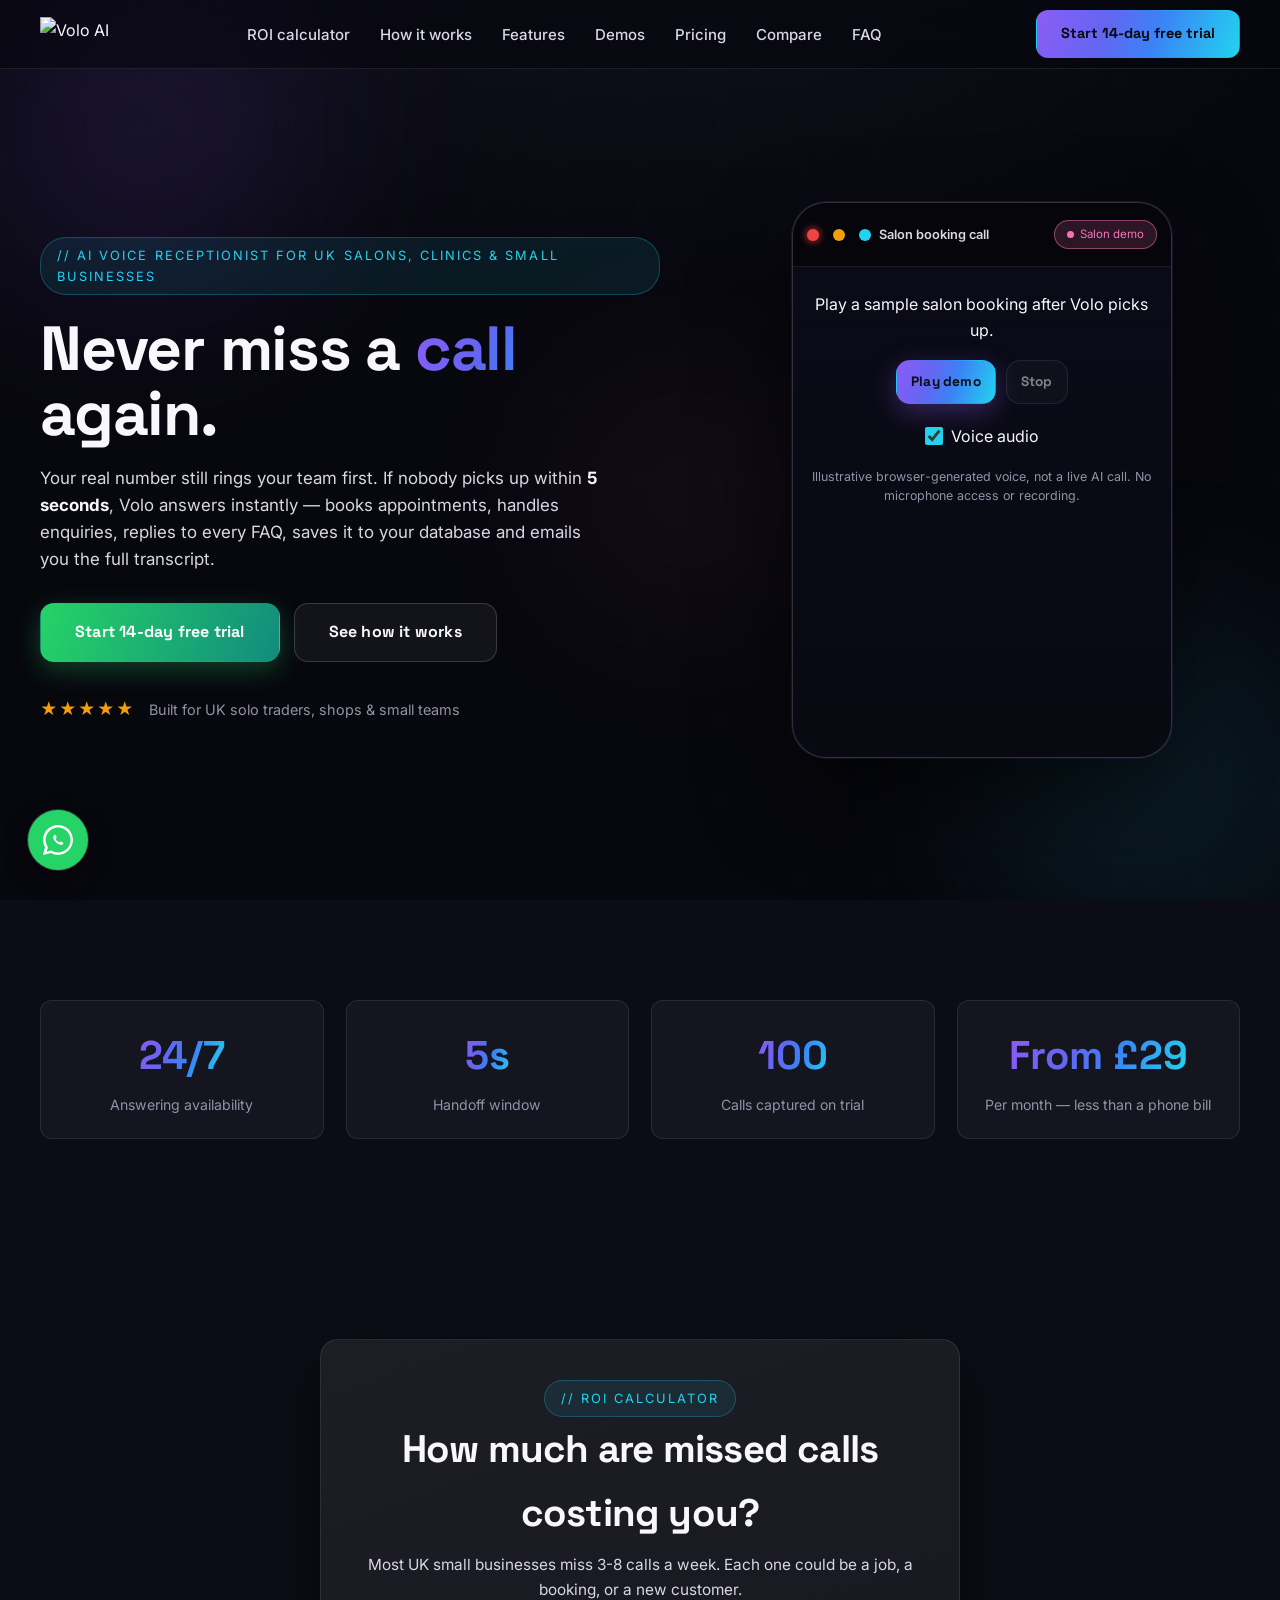
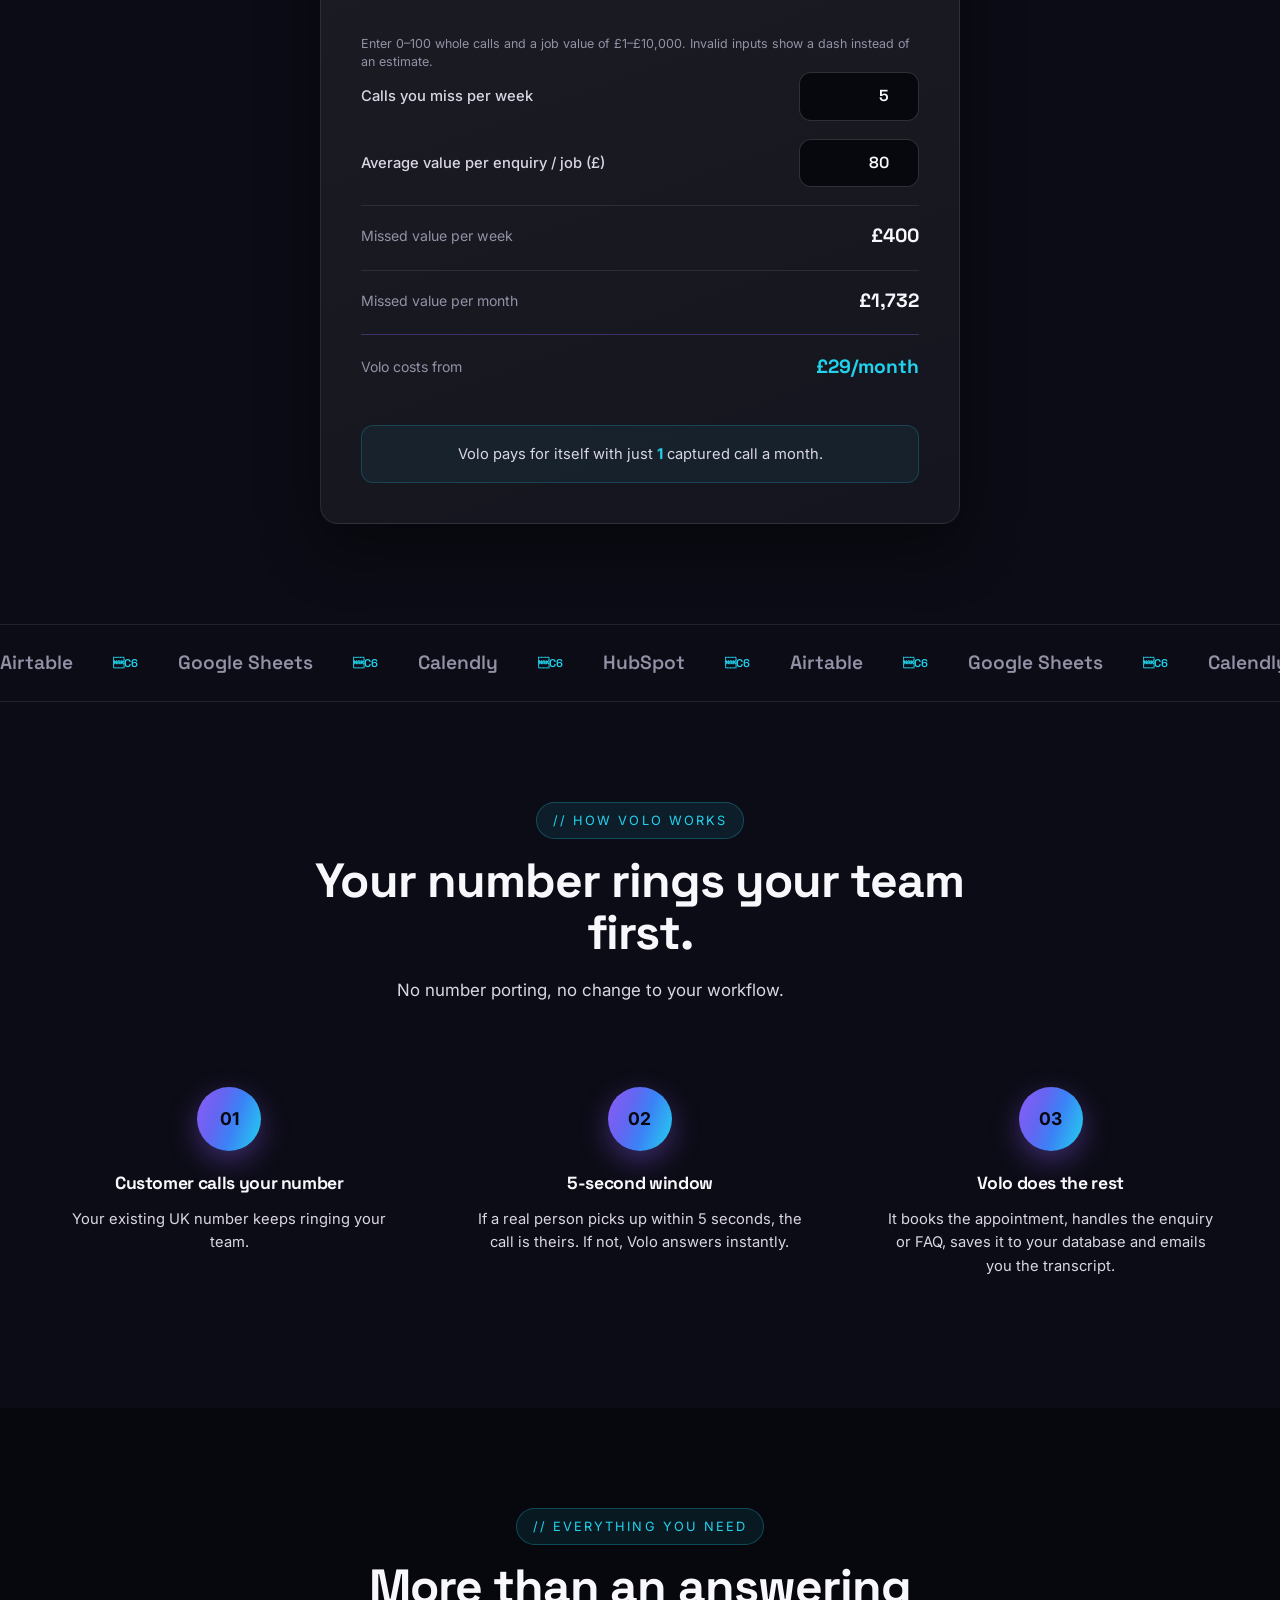
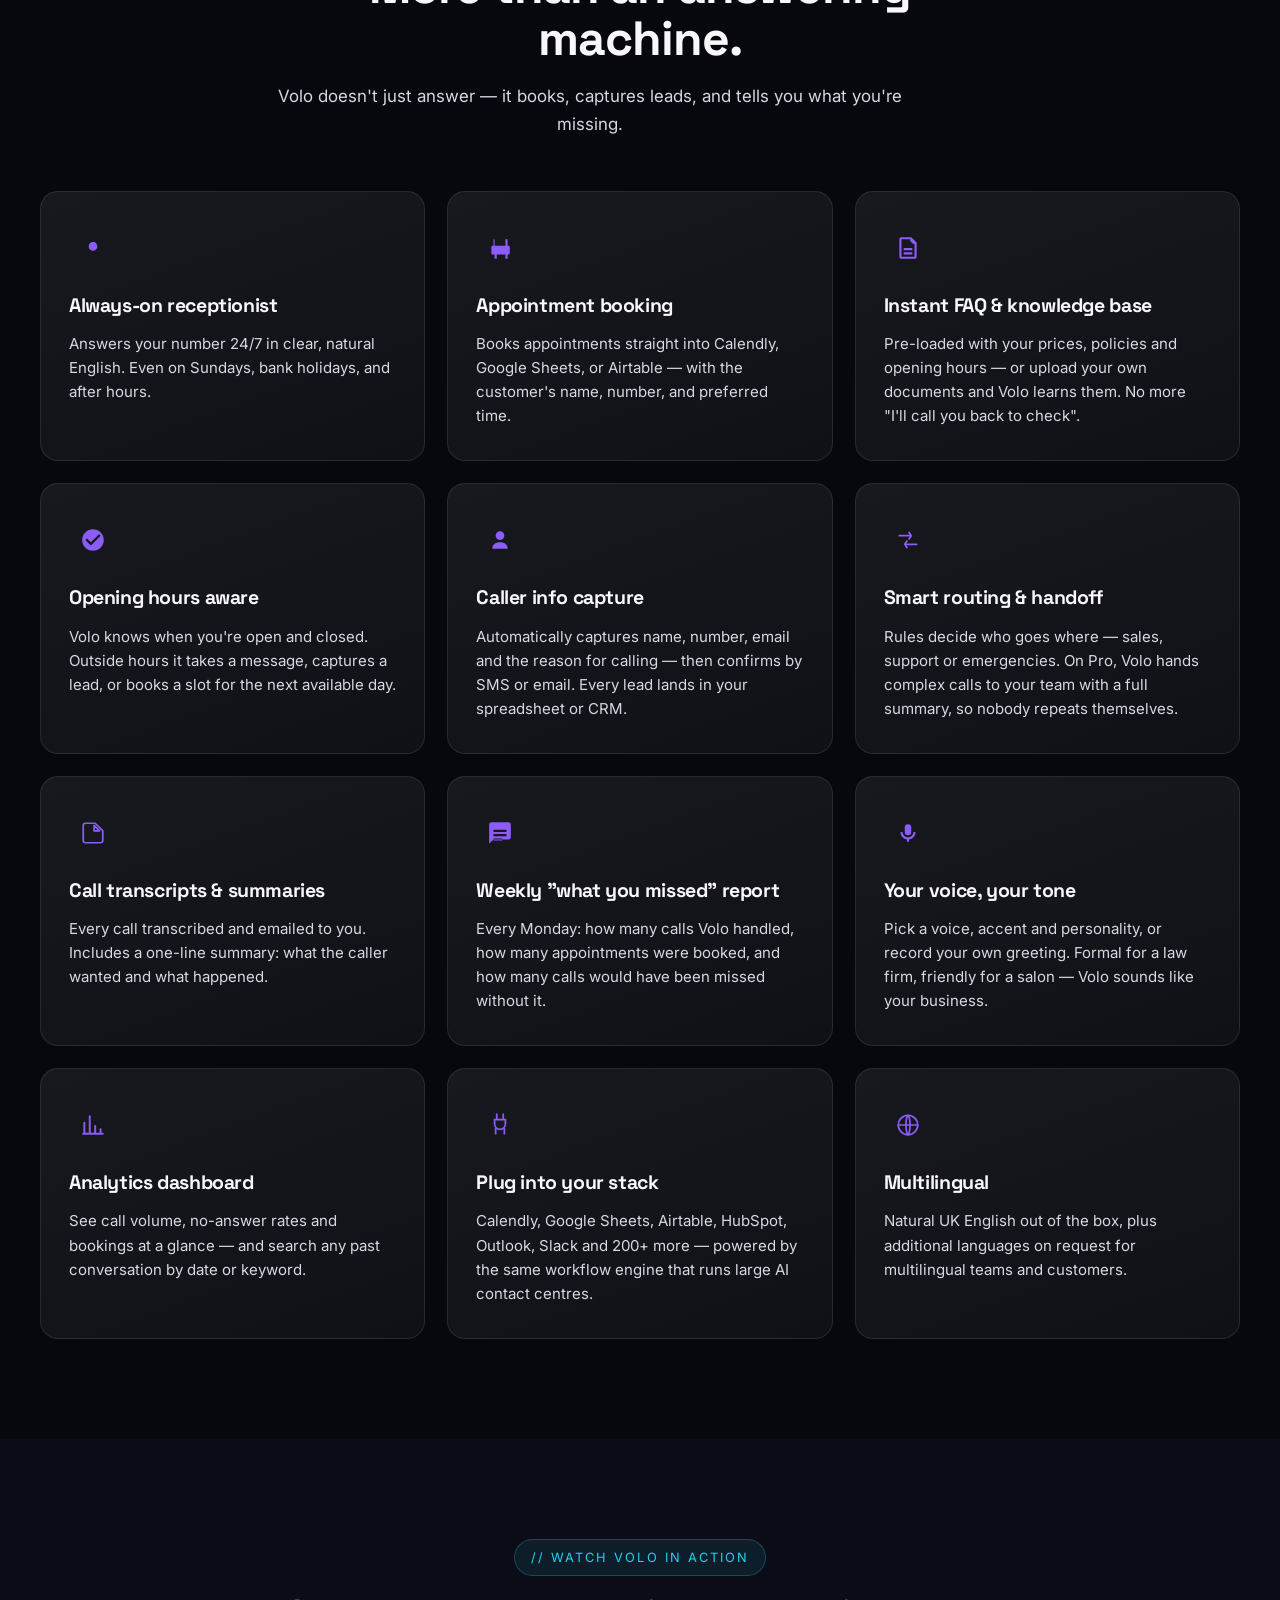
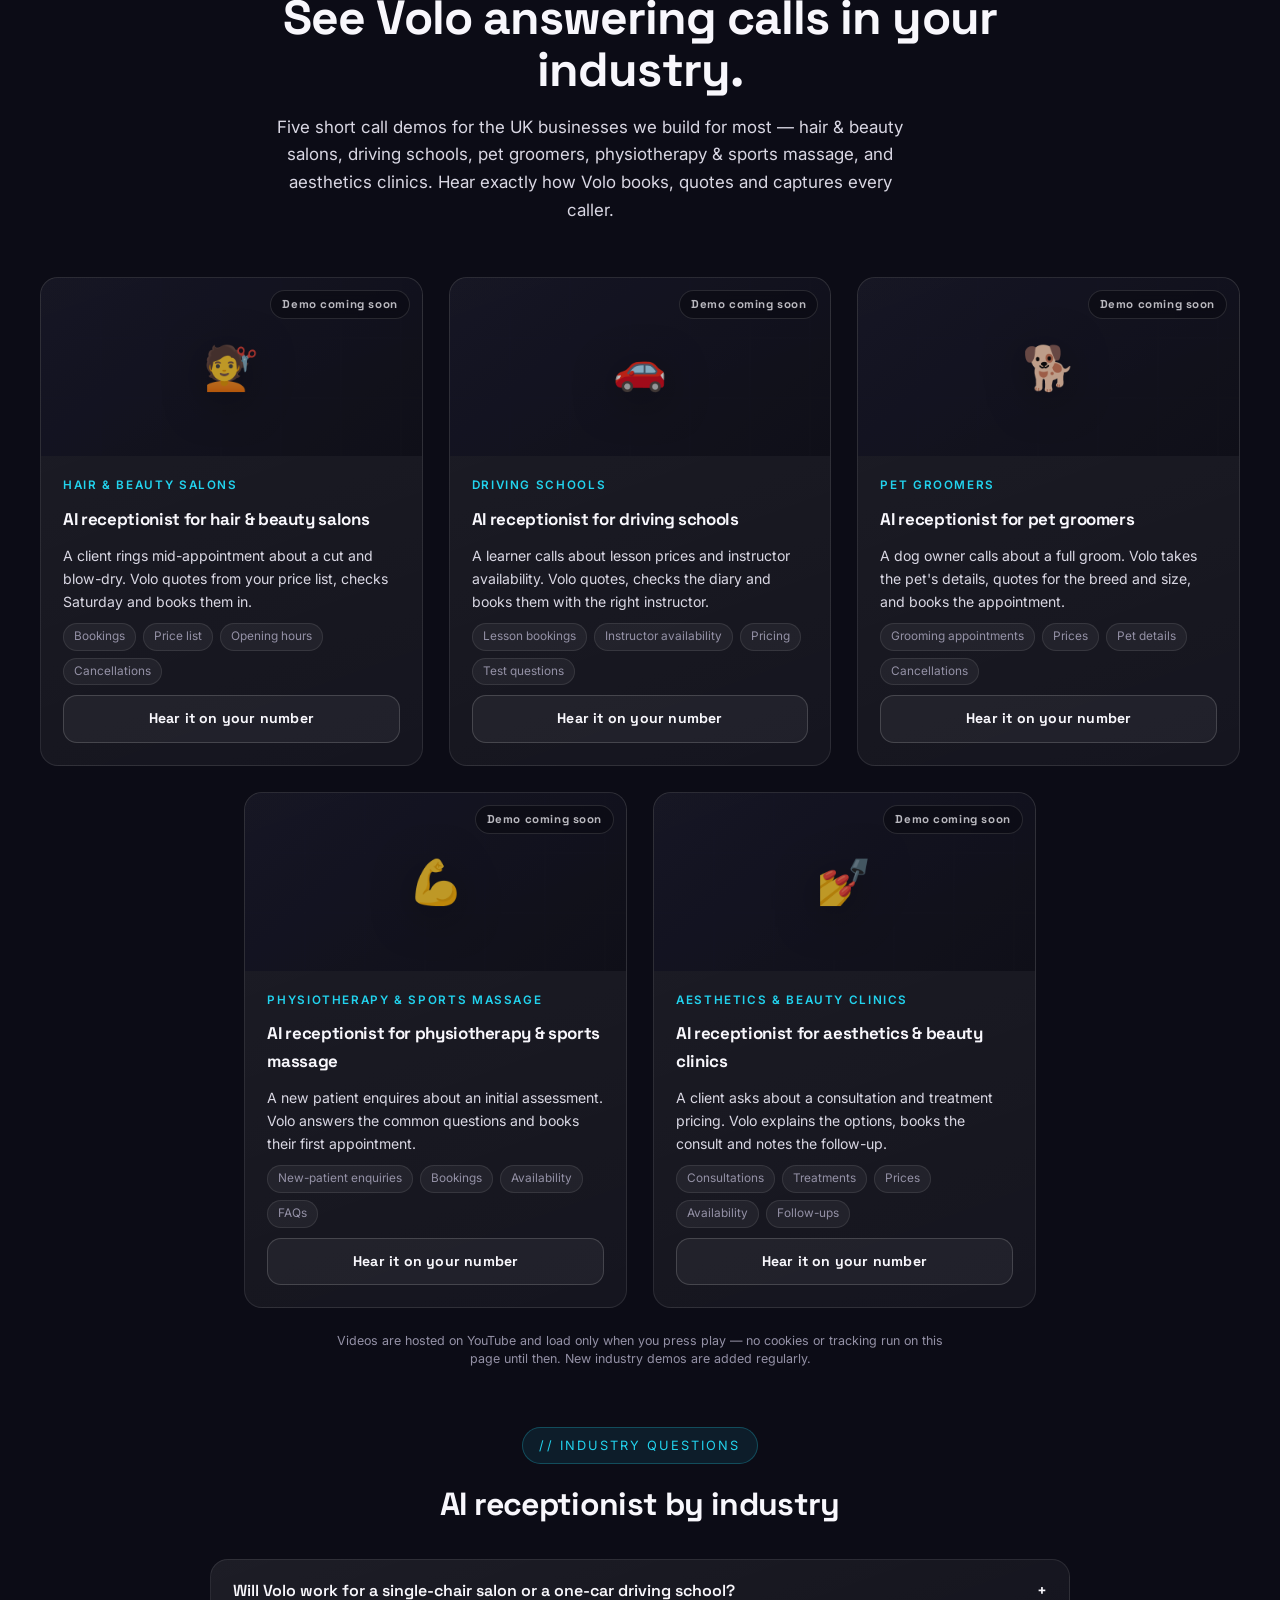
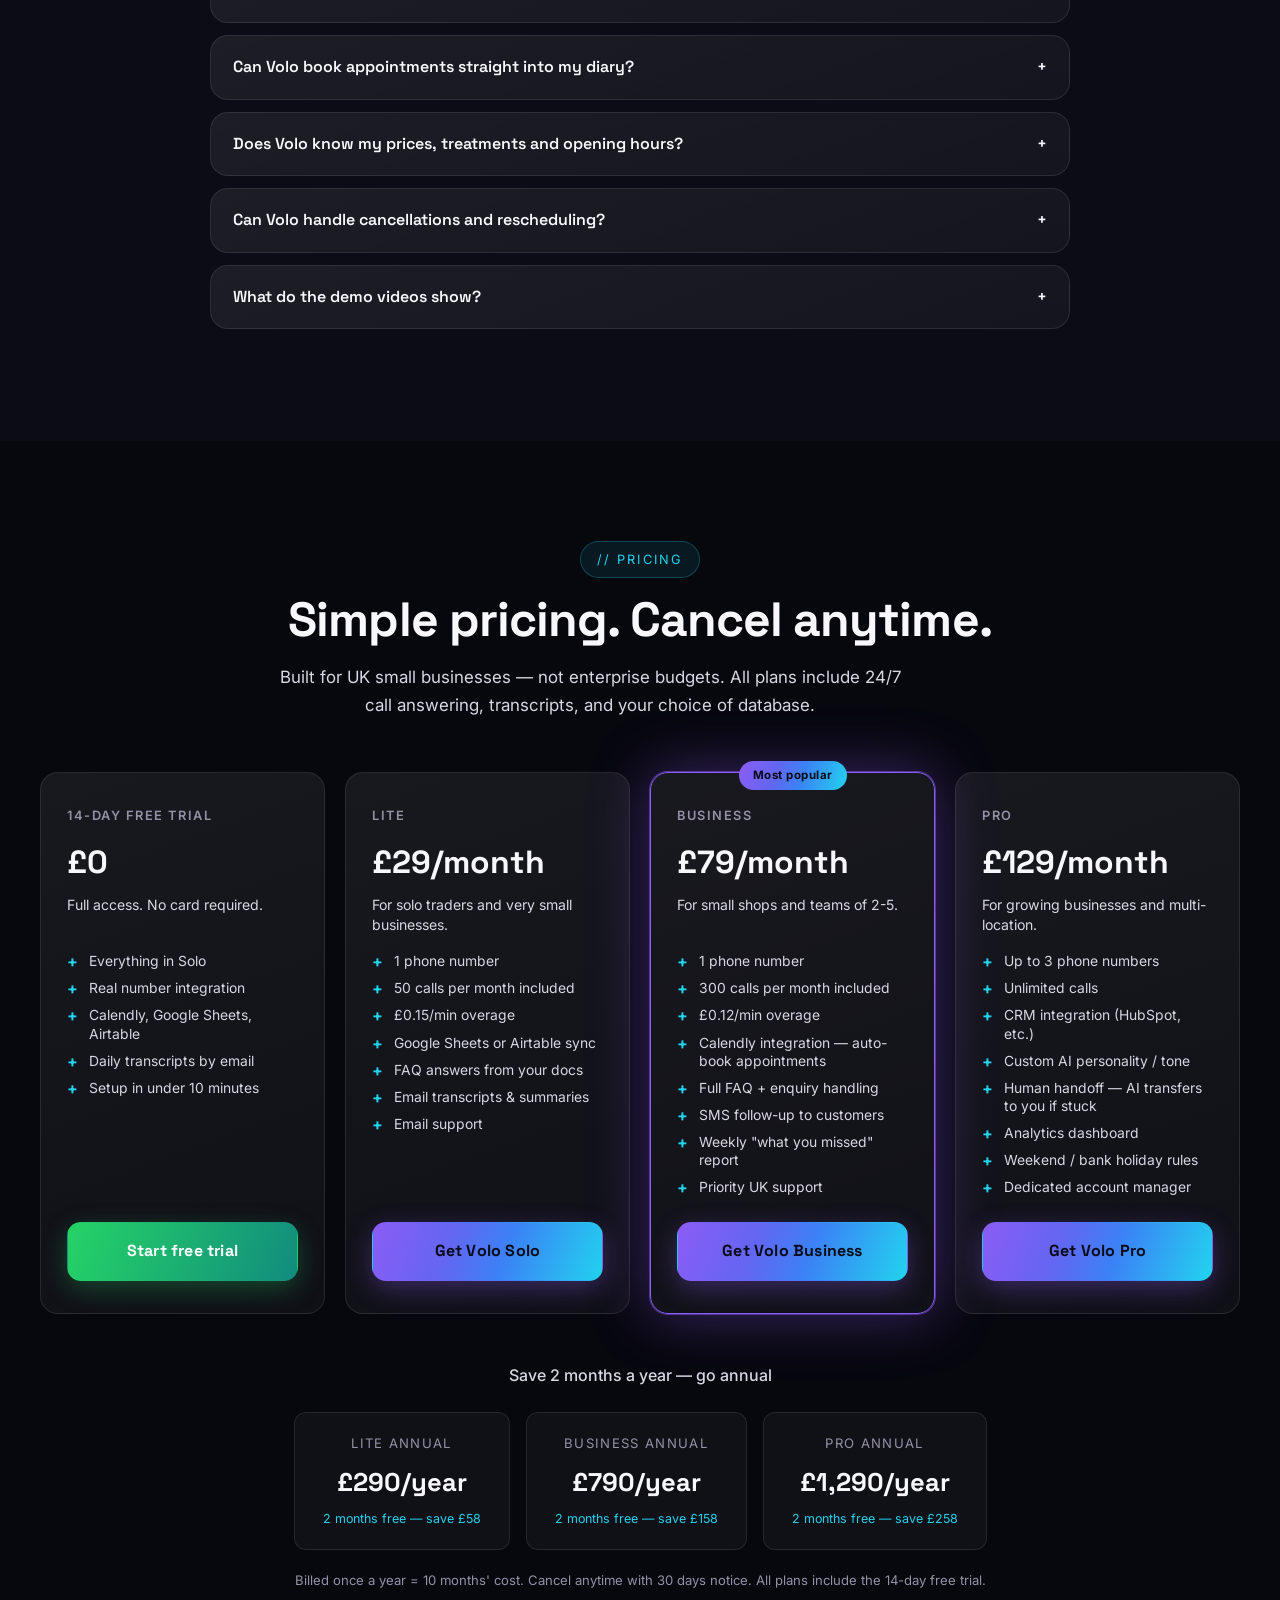
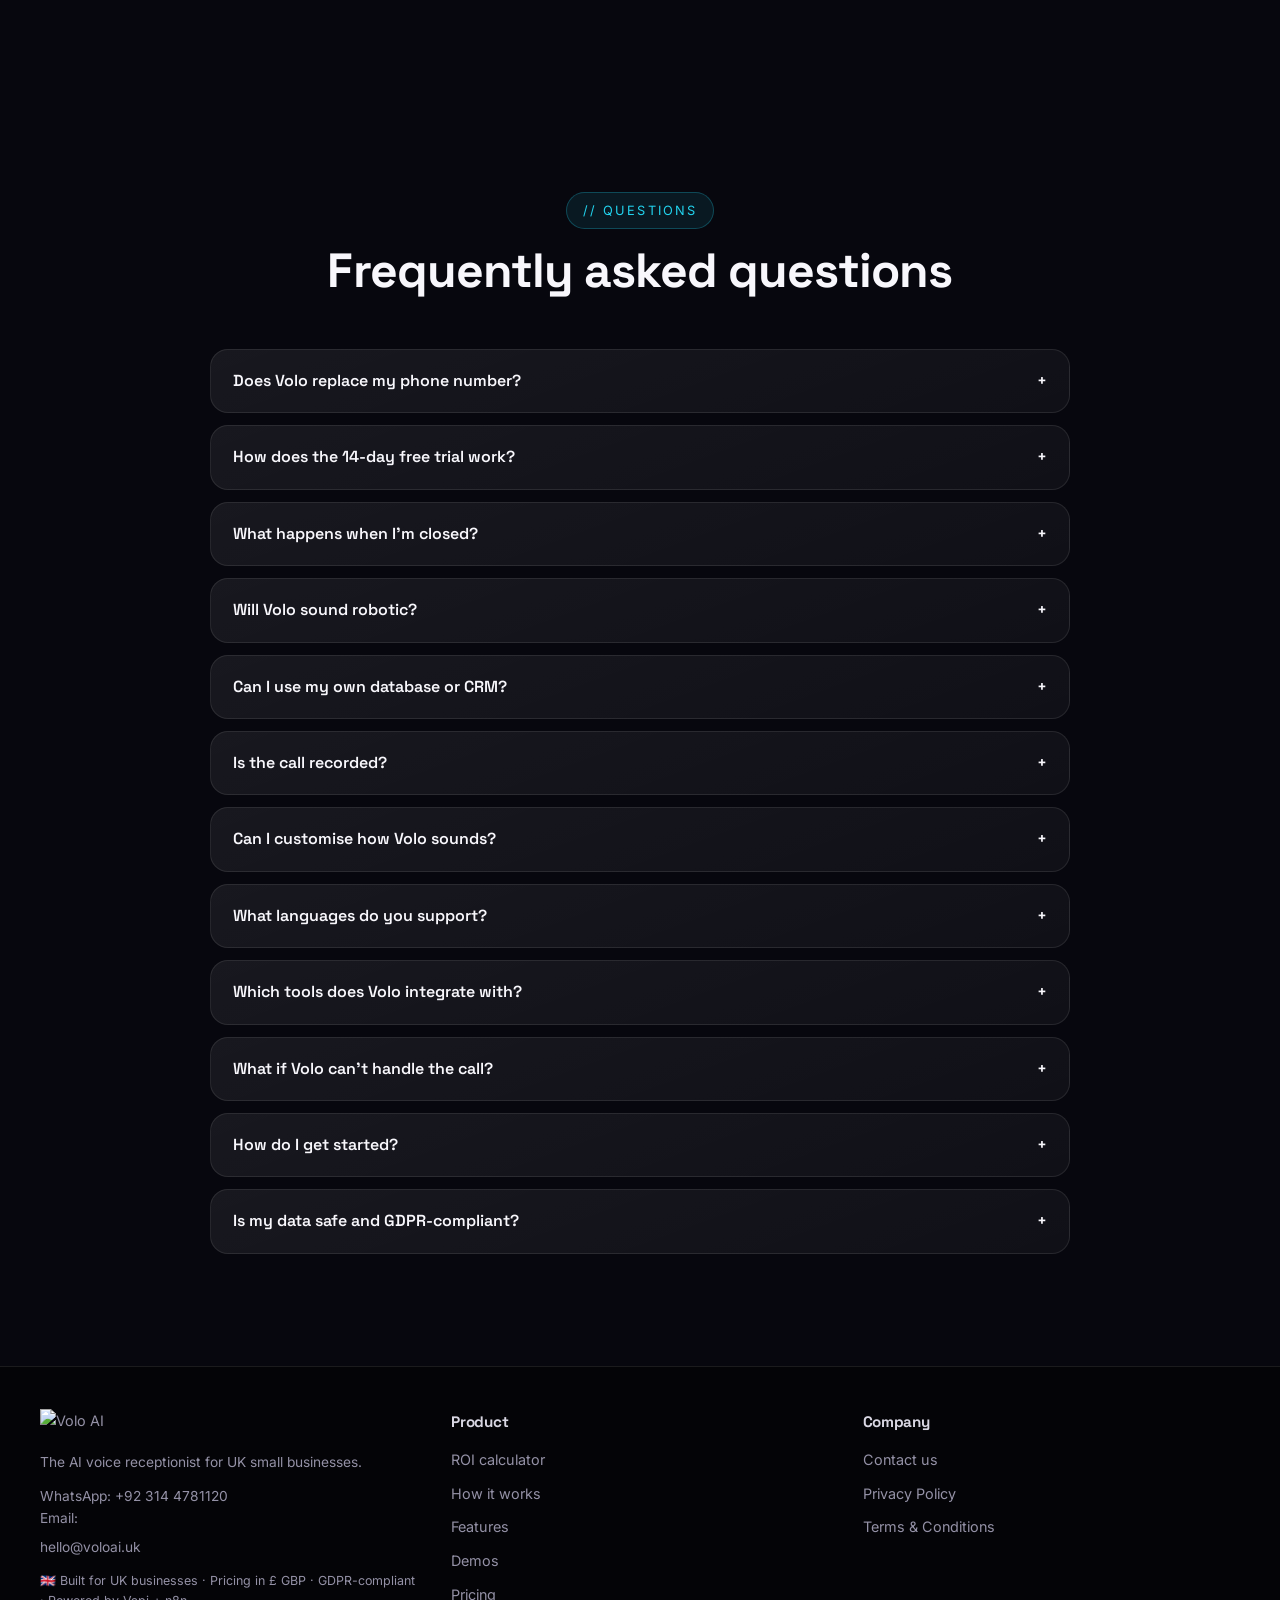
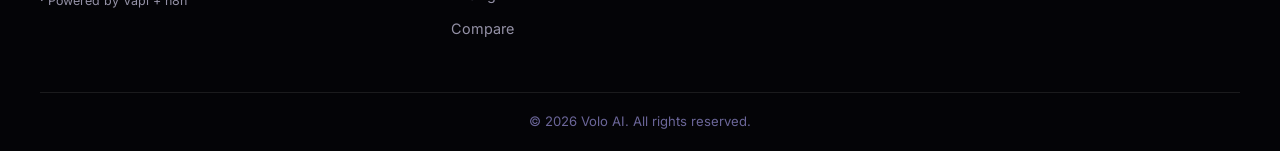
==== commit 7a7092bc: "feat: add industry demos section with YouTube lightbox - New #demos section between Features and Pri" ====
--- a/index.html
+++ b/index.html
@@ -4,15 +4,17 @@
 <meta charset="UTF-8">
 <meta name="viewport" content="width=device-width, initial-scale=1.0">
 <meta name="theme-color" content="#07070e">
-<title>Volo AI - AI Voice Receptionist for UK Small Businesses</title>
-<meta name="description" content="Volo AI answers every call for UK small businesses. 24/7 voice receptionist that books appointments, handles enquiries, and sends you transcripts — from £29/month. 14-day free trial.">
+<title>AI Receptionist for UK Salons, Clinics &amp; Groomers | Volo AI</title>
+<meta name="description" content="AI receptionist that answers calls 24/7 and books appointments for salons, driving schools, groomers, physios and aesthetics clinics. From £29/month.">
 <meta name="robots" content="index, follow">
 <link rel="canonical" href="https://voloai.uk/">
-<meta property="og:title" content="Volo AI — AI Voice Receptionist for UK Small Businesses">
-<meta property="og:description" content="Never miss a call again. Volo answers your phone 24/7, books appointments, handles FAQs, and sends you a transcript. From £29/month. 14-day free trial.">
+<meta property="og:title" content="Volo AI — AI Receptionist for UK Salons, Clinics &amp; Groomers">
+<meta property="og:description" content="Never miss a call again. Volo answers 24/7 and books appointments for salons, driving schools, groomers, physios and clinics. From £29/month.">
 <meta property="og:image" content="https://voloai.uk/assets/images/og-image.png">
 <meta property="og:type" content="website">
 <meta name="twitter:card" content="summary_large_image">
+<meta name="twitter:title" content="AI Receptionist for UK Salons, Clinics &amp; Groomers | Volo AI">
+<meta name="twitter:description" content="Watch Volo book appointments for salons, driving schools, groomers, physios and aesthetics clinics. From £29/month with a 14-day free trial.">
 <meta name="twitter:image" content="https://voloai.uk/assets/images/og-image.png">
 <link rel="icon" type="image/svg+xml" href="assets/favicon.svg">
 <link rel="preconnect" href="https://fonts.googleapis.com">
@@ -60,6 +62,97 @@
       "@id": "https://voloai.uk/#website",
       "name": "Volo AI",
       "url": "https://voloai.uk"
+    },
+    {
+      "@type": "ItemList",
+      "@id": "https://voloai.uk/#industry-demos",
+      "name": "AI receptionist call demos by business type",
+      "description": "Short Volo AI call demos for UK hair and beauty salons, driving schools, pet groomers, physiotherapy and sports massage clinics, and aesthetics clinics.",
+      "itemListOrder": "https://schema.org/ItemListOrderAscending",
+      "numberOfItems": 5,
+      "itemListElement": [
+        {
+          "@type": "ListItem",
+          "position": 1,
+          "name": "AI receptionist for hair & beauty salons",
+          "description": "Bookings, price list, opening hours and cancellations handled by Volo AI.",
+          "url": "https://voloai.uk/#demos"
+        },
+        {
+          "@type": "ListItem",
+          "position": 2,
+          "name": "AI receptionist for driving schools",
+          "description": "Lesson bookings, instructor availability, pricing and test questions handled by Volo AI.",
+          "url": "https://voloai.uk/#demos"
+        },
+        {
+          "@type": "ListItem",
+          "position": 3,
+          "name": "AI receptionist for pet groomers",
+          "description": "Grooming appointments, prices, pet details and cancellations handled by Volo AI.",
+          "url": "https://voloai.uk/#demos"
+        },
+        {
+          "@type": "ListItem",
+          "position": 4,
+          "name": "AI receptionist for physiotherapy & sports massage",
+          "description": "New-patient enquiries, bookings, availability and FAQs handled by Volo AI.",
+          "url": "https://voloai.uk/#demos"
+        },
+        {
+          "@type": "ListItem",
+          "position": 5,
+          "name": "AI receptionist for aesthetics & beauty clinics",
+          "description": "Consultations, treatments, prices, availability and follow-ups handled by Volo AI.",
+          "url": "https://voloai.uk/#demos"
+        }
+      ]
+    },
+    {
+      "@type": "FAQPage",
+      "@id": "https://voloai.uk/#industry-faq",
+      "mainEntity": [
+        {
+          "@type": "Question",
+          "name": "Will Volo work for a single-chair salon or a one-car driving school?",
+          "acceptedAnswer": {
+            "@type": "Answer",
+            "text": "Yes. Volo is built for solo traders and small teams. The Lite plan covers one number with 50 calls a month, and you only upgrade when your call volume grows."
+          }
+        },
+        {
+          "@type": "Question",
+          "name": "Can Volo book appointments straight into my diary?",
+          "acceptedAnswer": {
+            "@type": "Answer",
+            "text": "Yes. Volo writes each booking into Calendly, Google Sheets, Airtable, HubSpot or your own database, with the caller's name, number and preferred time."
+          }
+        },
+        {
+          "@type": "Question",
+          "name": "Does Volo know my prices, treatments and opening hours?",
+          "acceptedAnswer": {
+            "@type": "Answer",
+            "text": "Yes. Load your price list, services, policies and opening hours once, or upload your own documents and Volo learns them, so callers never hear that you will call them back."
+          }
+        },
+        {
+          "@type": "Question",
+          "name": "Can Volo handle cancellations and rescheduling?",
+          "acceptedAnswer": {
+            "@type": "Answer",
+            "text": "Yes. Volo can take a cancellation, offer the next available slot and free that space up for another client. You get the full transcript by email either way."
+          }
+        },
+        {
+          "@type": "Question",
+          "name": "What do the demo videos show?",
+          "acceptedAnswer": {
+            "@type": "Answer",
+            "text": "Each video is a short call for one industry: hair and beauty salons, driving schools, pet groomers, physiotherapy and sports massage, and aesthetics clinics."
+          }
+        }
+      ]
     }
   ]
 }
@@ -67,26 +160,41 @@
 <div class="preloader" id="preloader" aria-hidden="true"><div class="preloader-mark"><svg viewBox="0 0 512 512" aria-hidden="true"><defs><linearGradient id="pf" x1="0" y1="0" x2="1" y2="1"><stop stop-color="#8b5cf6"/><stop offset="0.5" stop-color="#6366f1"/><stop offset="0.8" stop-color="#22d3ee"/><stop offset="1" stop-color="#f472b6"/></linearGradient></defs><rect x="56" y="56" width="400" height="400" rx="96" fill="none" stroke="url(#pf)" stroke-width="26"/><path d="M150 360C170 306 196 258 226 212S266 148 306 120" fill="none" stroke="url(#pf)" stroke-width="40" stroke-linecap="round"/><path d="M362 360C342 306 316 258 286 212S246 148 206 120" fill="none" stroke="url(#pf)" stroke-width="40" stroke-linecap="round"/></svg></div><div class="preloader-bar"><span></span></div><p class="preloader-text">Volo AI</p></div>
 <script>(function(){var l=document.getElementById("preloader");function h(){if(l&&!l.classList.contains("hidden")){l.classList.add("hidden");setTimeout(function(){l.style.display="none"},400);}}setTimeout(h,200);if(document.readyState!=="loading")h();else document.addEventListener("DOMContentLoaded",h);window.addEventListener("load",h);})();</script>
 <div class="scroll-progress" id="scroll-progress" aria-hidden="true"></div>
-<nav class="navbar" id="navbar" aria-label="Primary navigation"><div class="nav-container"><a href="index.html" class="logo" aria-label="Volo AI home"><img src="assets/logo.svg" alt="Volo AI" class="logo-img"></a><ul class="nav-links" id="nav-links"><li><a href="#roi">ROI calculator</a></li><li><a href="#how">How it works</a></li><li><a href="#features">Features</a></li><li><a href="#pricing">Pricing</a></li><li><a href="comparison.html">Compare</a></li><li><a href="#faq">FAQ</a></li></ul><a class="cta-button nav-cta-desktop" href="https://wa.me/923144781120?text=Hi!%20I'd%20like%20to%20start%20the%2014-day%20free%20trial." target="_blank" rel="noopener">Start 14-day free trial</a><button class="nav-toggle" id="nav-toggle" type="button" aria-controls="nav-links" aria-label="Toggle navigation" aria-expanded="false"><span></span><span></span><span></span></button></div></nav>
+<nav class="navbar" id="navbar" aria-label="Primary navigation"><div class="nav-container"><a href="index.html" class="logo" aria-label="Volo AI home"><img src="assets/logo.svg" alt="Volo AI" class="logo-img"></a><ul class="nav-links" id="nav-links"><li><a href="#roi">ROI calculator</a></li><li><a href="#how">How it works</a></li><li><a href="#features">Features</a></li><li><a href="#demos">Demos</a></li><li><a href="#pricing">Pricing</a></li><li><a href="comparison.html">Compare</a></li><li><a href="#faq">FAQ</a></li></ul><a class="cta-button nav-cta-desktop" href="https://wa.me/923144781120?text=Hi!%20I'd%20like%20to%20start%20the%2014-day%20free%20trial." target="_blank" rel="noopener">Start 14-day free trial</a><button class="nav-toggle" id="nav-toggle" type="button" aria-controls="nav-links" aria-label="Toggle navigation" aria-expanded="false"><span></span><span></span><span></span></button></div></nav>
 <main id="main-content" tabindex="-1">
-<section class="hero" id="top"><div class="aurora" aria-hidden="true"><div class="orb orb-1"></div><div class="orb orb-2"></div><div class="orb orb-3"></div><div class="grid-lines"></div></div><div class="container hero-grid"><div class="hero-content"><span class="mono-tag">// AI voice receptionist for UK small businesses</span><h1 class="reveal-up">Never miss a <span class="gradient-text">call</span> again.</h1><p class="hero-copy reveal-up">Your real number still rings your team first. If nobody picks up within <strong>5 seconds</strong>, Volo answers instantly — books appointments, handles enquiries, replies to every FAQ, saves it to your database and emails you the full transcript.</p><div class="hero-buttons"><a class="btn whatsapp" href="https://wa.me/923144781120?text=Hi!%20I'd%20like%20to%20start%20the%2014-day%20free%20trial." target="_blank" rel="noopener">Start 14-day free trial</a><a class="btn ghost" href="#how">See how it works</a></div><div class="hero-trust"><div class="stars">&#9733;&#9733;&#9733;&#9733;&#9733;</div><span>Built for UK solo traders, shops &amp; small teams</span></div></div><div class="hero-visual"><div class="phone-sim"><div class="phone-header"><span class="phone-dot red"></span><span class="phone-dot amber"></span><span class="phone-dot green"></span><span class="phone-title">Incoming call</span><span class="live-pill"><span class="live-dot"></span>Sample demo</span></div><div class="phone-screen"><div class="call-status" id="call-status"><div class="ring-anim" aria-hidden="true"><span></span><span></span><span></span></div><p id="status-text" role="status">Play a sample conversation after Volo picks up.</p><div class="demo-controls"><button type="button" class="btn primary" id="demo-play" disabled>Play demo</button><button type="button" class="btn ghost" id="demo-stop" disabled>Stop</button><label><input type="checkbox" id="demo-audio" checked> Voice audio</label></div><p id="demo-note" class="demo-note" role="status">Enable JavaScript to play this illustrative demo. No microphone access or recording.</p><div class="ring-ticks" id="ring-ticks"><i></i><i></i><i></i><i></i><i></i></div></div><div class="wave-eq" id="wave-eq" aria-hidden="true"><i></i><i></i><i></i><i></i><i></i><i></i><i></i><i></i><i></i><i></i><i></i><i></i><i></i><i></i><i></i><i></i><i></i><i></i><i></i></div><div class="transcript" id="transcript" role="log" aria-label="Sample call transcript" aria-live="polite" tabindex="0"></div></div></div><div class="float-card float-card-1">Ringing then AI in 5 seconds</div><div class="float-card float-card-2">Booked to your calendar</div><div class="float-card float-card-3">Full transcript emailed</div></div></div></section>
+<section class="hero" id="top"><div class="aurora" aria-hidden="true"><div class="orb orb-1"></div><div class="orb orb-2"></div><div class="orb orb-3"></div><div class="grid-lines"></div></div><div class="container hero-grid"><div class="hero-content"><span class="mono-tag">// AI voice receptionist for UK salons, clinics &amp; small businesses</span><h1 class="reveal-up">Never miss a <span class="gradient-text">call</span> again.</h1><p class="hero-copy reveal-up">Your real number still rings your team first. If nobody picks up within <strong>5 seconds</strong>, Volo answers instantly — books appointments, handles enquiries, replies to every FAQ, saves it to your database and emails you the full transcript.</p><div class="hero-buttons"><a class="btn whatsapp" href="https://wa.me/923144781120?text=Hi!%20I'd%20like%20to%20start%20the%2014-day%20free%20trial." target="_blank" rel="noopener">Start 14-day free trial</a><a class="btn ghost" href="#how">See how it works</a></div><div class="hero-trust"><div class="stars">&#9733;&#9733;&#9733;&#9733;&#9733;</div><span>Built for UK solo traders, shops &amp; small teams</span></div></div><div class="hero-visual"><div class="phone-sim"><div class="phone-header"><span class="phone-dot red"></span><span class="phone-dot amber"></span><span class="phone-dot green"></span><span class="phone-title">Salon booking call</span><span class="live-pill"><span class="live-dot"></span>Salon demo</span></div><div class="phone-screen"><div class="call-status" id="call-status"><div class="ring-anim" aria-hidden="true"><span></span><span></span><span></span></div><p id="status-text" role="status">Play a sample salon booking after Volo picks up.</p><div class="demo-controls"><button type="button" class="btn primary" id="demo-play" disabled>Play demo</button><button type="button" class="btn ghost" id="demo-stop" disabled>Stop</button><label><input type="checkbox" id="demo-audio" checked> Voice audio</label></div><p id="demo-note" class="demo-note" role="status">Enable JavaScript to play this illustrative salon demo. No microphone access or recording.</p><div class="ring-ticks" id="ring-ticks"><i></i><i></i><i></i><i></i><i></i></div></div><div class="wave-eq" id="wave-eq" aria-hidden="true"><i></i><i></i><i></i><i></i><i></i><i></i><i></i><i></i><i></i><i></i><i></i><i></i><i></i><i></i><i></i><i></i><i></i><i></i><i></i></div><div class="transcript" id="transcript" role="log" aria-label="Sample salon booking transcript" aria-live="polite" tabindex="0"></div></div></div><div class="float-card float-card-1">Rings 5s, then Volo answers</div><div class="float-card float-card-2">Saturday 10am booked</div><div class="float-card float-card-3">Client details saved</div></div></div></section>
 <section class="section stats-strip" id="stats"><div class="container"><div class="stats-grid"><div class="stat reveal-up"><strong data-count="24" data-suffix="/7">24</strong><span>Answering availability</span></div><div class="stat reveal-up"><strong data-count="5" data-suffix="s">5</strong><span>Handoff window</span></div><div class="stat reveal-up"><strong data-count="100">100</strong><span>Calls captured on trial</span></div><div class="stat reveal-up"><strong>From £29</strong><span>Per month — less than a phone bill</span></div></div></div></section>
 
 <section class="section roi-section" id="roi"><div class="container"><div class="roi-card reveal-up"><div class="roi-head"><span class="mono-tag">// ROI calculator</span><h2>How much are missed calls costing you?</h2><p class="roi-sub">Most UK small businesses miss 3-8 calls a week. Each one could be a job, a booking, or a new customer.</p></div><p id="roi-help" class="demo-note">Enter 0–100 whole calls and a job value of £1–£10,000. Invalid inputs show a dash instead of an estimate.</p><div class="roi-form"><div class="roi-row"><label for="roi-calls">Calls you miss per week</label><input type="number" id="roi-calls" aria-describedby="roi-help" min="0" max="100" value="5"></div><div class="roi-row"><label for="roi-value">Average value per enquiry / job (£)</label><input type="number" id="roi-value" aria-describedby="roi-help" min="1" max="10000" step="0.01" value="80"></div><div class="roi-row roi-per-week-row"><span class="roi-label">Missed value per week</span><span class="roi-value" id="roi-per-week">£400</span></div><div class="roi-row roi-per-week-row"><span class="roi-label">Missed value per month</span><span class="roi-value" id="roi-per-month">£1,732</span></div><div class="roi-row roi-per-week-row roi-result"><span class="roi-label">Volo costs from</span><span class="roi-value roi-volo">£29/month</span></div><div class="roi-note">Volo pays for itself with just <strong id="roi-breakeven">1</strong> captured call a month.</div></div></div></div></section>
 <div class="marquee"><div class="marquee-track"><div class="marquee-group"><span>Airtable</span><span>Google Sheets</span><span>Calendly</span><span>HubSpot</span></div><div class="marquee-group"><span>Airtable</span><span>Google Sheets</span><span>Calendly</span><span>HubSpot</span></div></div></div>
 <section class="section how-section" id="how"><div class="container"><div class="section-head center"><span class="mono-tag">// how volo works</span><h2>Your number rings your team first.</h2><p class="subtitle">No number porting, no change to your workflow.</p></div><div class="process-steps"><div class="step reveal-up"><div class="step-number">01</div><h3>Customer calls your number</h3><p>Your existing UK number keeps ringing your team.</p></div><div class="step reveal-up"><div class="step-number">02</div><h3>5-second window</h3><p>If a real person picks up within 5 seconds, the call is theirs. If not, Volo answers instantly.</p></div><div class="step reveal-up"><div class="step-number">03</div><h3>Volo does the rest</h3><p>It books the appointment, handles the enquiry or FAQ, saves it to your database and emails you the transcript.</p></div></div></div></section>
 <section class="section features-section" id="features"><div class="container"><div class="section-head center"><span class="mono-tag">// everything you need</span><h2>More than an answering machine.</h2><p class="subtitle">Volo doesn't just answer — it books, captures leads, and tells you what you're missing.</p></div><div class="features-grid"><article class="feature-card reveal-up"><div class="feature-icon"><svg viewBox="0 0 24 24"><path d="M12 6.5v3.5l2-1.5V6.5h-2Zm0 8a4 4 0 100-8 4 4 0 000 8Z" fill="currentColor"/></svg></div><h3>Always-on receptionist</h3><p>Answers your number 24/7 in clear, natural English. Even on Sundays, bank holidays, and after hours.</p></article><article class="feature-card reveal-up"><div class="feature-icon"><svg viewBox="0 0 24 24"><path d="M7 4v6h10V4h2v6h1a1 1 0 011 1v6a1 1 0 01-1 1h-1v4h-2v-4H9v4H7v-4H5a1 1 0 01-1-1V11a1 1 0 011-1h1V4h2Z" fill="currentColor"/></svg></div><h3>Appointment booking</h3><p>Books appointments straight into Calendly, Google Sheets, or Airtable — with the customer's name, number, and preferred time.</p></article><article class="feature-card reveal-up"><div class="feature-icon"><svg viewBox="0 0 24 24"><path d="M6 2h9l5 5v13a2 2 0 01-2 2H6a2 2 0 01-2-2V4a2 2 0 012-2Zm0 2v16h12V8h-4V4H6Zm8 1.5V8h2.5L14 5.5ZM8 12h8v2H8v-2Zm0 4h8v2H8v-2Z" fill="currentColor"/></svg></div><h3>Instant FAQ &amp; knowledge base</h3><p>Pre-loaded with your prices, policies and opening hours — or upload your own documents and Volo learns them. No more "I'll call you back to check".</p></article><article class="feature-card reveal-up"><div class="feature-icon"><svg viewBox="0 0 24 24"><path d="M12 2C6.48 2 2 6.48 2 12s4.48 10 10 10 10-4.48 10-10S17.52 2 12 2zm-2 15l-5-5 1.41-1.41L10 14.17l7.59-7.59L19 8l-9 9z" fill="currentColor"/></svg></div><h3>Opening hours aware</h3><p>Volo knows when you're open and closed. Outside hours it takes a message, captures a lead, or books a slot for the next available day.</p></article><article class="feature-card reveal-up"><div class="feature-icon"><svg viewBox="0 0 24 24"><path d="M12 12a4 4 0 100-8 4 4 0 000 8Zm0 2c-3.3 0-7 1.7-7 5v1h14v-1c0-3.3-3.7-5-7-5Z" fill="currentColor"/></svg></div><h3>Caller info capture</h3><p>Automatically captures name, number, email and the reason for calling — then confirms by SMS or email. Every lead lands in your spreadsheet or CRM.</p></article><article class="feature-card reveal-up"><div class="feature-icon"><svg viewBox="0 0 24 24"><path d="M4 8h11l-2-3m2 3l-2 3M20 16H9l2-3m-2 3l2 3" fill="none" stroke="currentColor" stroke-width="1.6" stroke-linecap="round" stroke-linejoin="round"/></svg></div><h3>Smart routing &amp; handoff</h3><p>Rules decide who goes where — sales, support or emergencies. On Pro, Volo hands complex calls to your team with a full summary, so nobody repeats themselves.</p></article><article class="feature-card reveal-up"><div class="feature-icon"><svg viewBox="0 0 24 24"><path d="M14 3H5a2 2 0 00-2 2v14a2 2 0 002 2h14a2 2 0 002-2V10l-7-7Zm-1 2l5 5h-5V5Z" fill="none" stroke="currentColor" stroke-width="1.6" stroke-linecap="round" stroke-linejoin="round"/></svg></div><h3>Call transcripts &amp; summaries</h3><p>Every call transcribed and emailed to you. Includes a one-line summary: what the caller wanted and what happened.</p></article><article class="feature-card reveal-up"><div class="feature-icon"><svg viewBox="0 0 24 24"><path d="M20 2H4c-1.1 0-2 .9-2 2v18l4-4h14c1.1 0 2-.9 2-2V4c0-1.1-.9-2-2-2zM6 9h12v2H6V9zm0 4h12v2H6v-2zm0 4h8v2H6v-2z" fill="currentColor"/></svg></div><h3>Weekly "what you missed" report</h3><p>Every Monday: how many calls Volo handled, how many appointments were booked, and how many calls would have been missed without it.</p></article><article class="feature-card reveal-up"><div class="feature-icon"><svg viewBox="0 0 24 24"><path d="M12 14a3 3 0 003-3V7a3 3 0 00-6 0v4a3 3 0 003 3Zm5-3a5 5 0 01-10 0H5a7 7 0 006 6.92V20h2v-2.08A7 7 0 0019 11h-2Z" fill="currentColor"/></svg></div><h3>Your voice, your tone</h3><p>Pick a voice, accent and personality, or record your own greeting. Formal for a law firm, friendly for a salon — Volo sounds like your business.</p></article><article class="feature-card reveal-up"><div class="feature-icon"><svg viewBox="0 0 24 24"><path d="M4 20V10m5 10V4m5 16v-7m5 7v-4M3 20h18" fill="none" stroke="currentColor" stroke-width="1.8" stroke-linecap="round"/></svg></div><h3>Analytics dashboard</h3><p>See call volume, no-answer rates and bookings at a glance — and search any past conversation by date or keyword.</p></article><article class="feature-card reveal-up"><div class="feature-icon"><svg viewBox="0 0 24 24"><path d="M9 2v5m6-5v5M7 7h10v4a5 5 0 01-10 0V7Zm1 8v5m8-5v5" fill="none" stroke="currentColor" stroke-width="1.6" stroke-linecap="round"/></svg></div><h3>Plug into your stack</h3><p>Calendly, Google Sheets, Airtable, HubSpot, Outlook, Slack and 200+ more — powered by the same workflow engine that runs large AI contact centres.</p></article><article class="feature-card reveal-up"><div class="feature-icon"><svg viewBox="0 0 24 24"><circle cx="12" cy="12" r="9" fill="none" stroke="currentColor" stroke-width="1.6"/><path d="M3 12h18M12 3c2.5 2.5 2.5 15 0 18M12 3c-2.5 2.5-2.5 15 0 18" fill="none" stroke="currentColor" stroke-width="1.6" stroke-linecap="round"/></svg></div><h3>Multilingual</h3><p>Natural UK English out of the box, plus additional languages on request for multilingual teams and customers.</p></article></div></div></section>
+<section class="section watch-section" id="demos"><div class="container">
+<div class="section-head center"><span class="mono-tag">// watch volo in action</span><h2>See Volo answering calls in your industry.</h2><p class="subtitle center">Five short call demos for the UK businesses we build for most — hair &amp; beauty salons, driving schools, pet groomers, physiotherapy &amp; sports massage, and aesthetics clinics. Hear exactly how Volo books, quotes and captures every caller.</p></div>
+<div class="demo-grid">
+<article class="demo-card no-video reveal-up" data-demo="salons"><div class="demo-thumb"><span class="demo-badge" data-badge>Demo coming soon</span><span class="demo-emoji" aria-hidden="true">💇</span><button class="play" type="button" data-play aria-label="Play the hair and beauty salon call demo"></button></div><div class="demo-body"><span class="demo-industry">Hair &amp; Beauty Salons</span><h3>AI receptionist for hair &amp; beauty salons</h3><p>A client rings mid-appointment about a cut and blow-dry. Volo quotes from your price list, checks Saturday and books them in.</p><ul class="demo-handles"><li>Bookings</li><li>Price list</li><li>Opening hours</li><li>Cancellations</li></ul><a class="btn ghost demo-watch" data-cta href="https://wa.me/923144781120?text=Hi!%20I'd%20like%20to%20hear%20the%20Volo%20demo%20for%20my%20salon." target="_blank" rel="noopener">Hear it on your number</a></div></article>
+<article class="demo-card no-video reveal-up" data-demo="driving"><div class="demo-thumb"><span class="demo-badge" data-badge>Demo coming soon</span><span class="demo-emoji" aria-hidden="true">🚗</span><button class="play" type="button" data-play aria-label="Play the driving school call demo"></button></div><div class="demo-body"><span class="demo-industry">Driving Schools</span><h3>AI receptionist for driving schools</h3><p>A learner calls about lesson prices and instructor availability. Volo quotes, checks the diary and books them with the right instructor.</p><ul class="demo-handles"><li>Lesson bookings</li><li>Instructor availability</li><li>Pricing</li><li>Test questions</li></ul><a class="btn ghost demo-watch" data-cta href="https://wa.me/923144781120?text=Hi!%20I'd%20like%20to%20hear%20the%20Volo%20demo%20for%20my%20driving%20school." target="_blank" rel="noopener">Hear it on your number</a></div></article>
+<article class="demo-card no-video reveal-up" data-demo="groomers"><div class="demo-thumb"><span class="demo-badge" data-badge>Demo coming soon</span><span class="demo-emoji" aria-hidden="true">🐕</span><button class="play" type="button" data-play aria-label="Play the pet groomer call demo"></button></div><div class="demo-body"><span class="demo-industry">Pet Groomers</span><h3>AI receptionist for pet groomers</h3><p>A dog owner calls about a full groom. Volo takes the pet's details, quotes for the breed and size, and books the appointment.</p><ul class="demo-handles"><li>Grooming appointments</li><li>Prices</li><li>Pet details</li><li>Cancellations</li></ul><a class="btn ghost demo-watch" data-cta href="https://wa.me/923144781120?text=Hi!%20I'd%20like%20to%20hear%20the%20Volo%20demo%20for%20my%20grooming%20business." target="_blank" rel="noopener">Hear it on your number</a></div></article>
+<article class="demo-card no-video reveal-up" data-demo="physio"><div class="demo-thumb"><span class="demo-badge" data-badge>Demo coming soon</span><span class="demo-emoji" aria-hidden="true">💪</span><button class="play" type="button" data-play aria-label="Play the physiotherapy and sports massage call demo"></button></div><div class="demo-body"><span class="demo-industry">Physiotherapy &amp; Sports Massage</span><h3>AI receptionist for physiotherapy &amp; sports massage</h3><p>A new patient enquires about an initial assessment. Volo answers the common questions and books their first appointment.</p><ul class="demo-handles"><li>New-patient enquiries</li><li>Bookings</li><li>Availability</li><li>FAQs</li></ul><a class="btn ghost demo-watch" data-cta href="https://wa.me/923144781120?text=Hi!%20I'd%20like%20to%20hear%20the%20Volo%20demo%20for%20my%20clinic." target="_blank" rel="noopener">Hear it on your number</a></div></article>
+<article class="demo-card no-video reveal-up" data-demo="aesthetics"><div class="demo-thumb"><span class="demo-badge" data-badge>Demo coming soon</span><span class="demo-emoji" aria-hidden="true">💅</span><button class="play" type="button" data-play aria-label="Play the aesthetics and beauty clinic call demo"></button></div><div class="demo-body"><span class="demo-industry">Aesthetics &amp; Beauty Clinics</span><h3>AI receptionist for aesthetics &amp; beauty clinics</h3><p>A client asks about a consultation and treatment pricing. Volo explains the options, books the consult and notes the follow-up.</p><ul class="demo-handles"><li>Consultations</li><li>Treatments</li><li>Prices</li><li>Availability</li><li>Follow-ups</li></ul><a class="btn ghost demo-watch" data-cta href="https://wa.me/923144781120?text=Hi!%20I'd%20like%20to%20hear%20the%20Volo%20demo%20for%20my%20clinic." target="_blank" rel="noopener">Hear it on your number</a></div></article>
+</div>
+<p class="demo-note center" id="demos-note">Videos are hosted on YouTube and load only when you press play — no cookies or tracking run on this page until then. New industry demos are added regularly.</p>
+<div class="demo-faq-head"><span class="mono-tag">// industry questions</span><h2>AI receptionist by industry</h2></div>
+<div class="faq"><div class="faq-item"><button class="faq-question" aria-expanded="false">Will Volo work for a single-chair salon or a one-car driving school?<span class="faq-icon">+</span></button><div class="faq-answer"><p>Yes. Volo is built for solo traders and small teams. The Lite plan covers one number with 50 calls a month, and you only upgrade when your call volume grows.</p></div></div><div class="faq-item"><button class="faq-question" aria-expanded="false">Can Volo book appointments straight into my diary?<span class="faq-icon">+</span></button><div class="faq-answer"><p>Yes. Volo writes each booking into Calendly, Google Sheets, Airtable, HubSpot or your own database — with the caller's name, number and preferred time, so nothing has to be typed up later.</p></div></div><div class="faq-item"><button class="faq-question" aria-expanded="false">Does Volo know my prices, treatments and opening hours?<span class="faq-icon">+</span></button><div class="faq-answer"><p>It does. You load your price list, services, policies and opening hours once — or upload your own documents and Volo learns them — so callers never hear "I'll have to check and call you back".</p></div></div><div class="faq-item"><button class="faq-question" aria-expanded="false">Can Volo handle cancellations and rescheduling?<span class="faq-icon">+</span></button><div class="faq-answer"><p>Yes. Volo can take a cancellation, offer the next available slot and free that space up for another client. Either way you get the full transcript by email.</p></div></div><div class="faq-item"><button class="faq-question" aria-expanded="false">What do the demo videos show?<span class="faq-icon">+</span></button><div class="faq-answer"><p>Each video is a short, unfiltered call for one industry — hair and beauty salons, driving schools, pet groomers, physiotherapy and sports massage, and aesthetics clinics — so you can hear exactly how Volo handles a real enquiry before you start your trial.</p></div></div></div>
+</div></section>
 <section class="section pricing-section" id="pricing"><div class="container"><div class="section-head center"><span class="mono-tag">// pricing</span><h2>Simple pricing. Cancel anytime.</h2><p class="subtitle center">Built for UK small businesses — not enterprise budgets. All plans include 24/7 call answering, transcripts, and your choice of database.</p></div><div class="pricing-grid"><article class="price-card reveal-up"><div class="price-head"><span class="price-label">14-Day Free Trial</span><span class="price-tag">£0</span></div><p class="price-desc">Full access. No card required.</p><ul class="price-features"><li>Everything in Solo</li><li>Real number integration</li><li>Calendly, Google Sheets, Airtable</li><li>Daily transcripts by email</li><li>Setup in under 10 minutes</li></ul><a class="btn whatsapp" href="https://wa.me/923144781120?text=Hi!%20I'd%20like%20to%20start%20the%2014-day%20free%20trial." target="_blank" rel="noopener">Start free trial</a></article><article class="price-card reveal-up"><div class="price-head"><span class="price-label">Lite</span><span class="price-tag">£29/month</span></div><p class="price-desc">For solo traders and very small businesses.</p><ul class="price-features"><li>1 phone number</li><li>50 calls per month included</li><li>£0.15/min overage</li><li>Google Sheets or Airtable sync</li><li>FAQ answers from your docs</li><li>Email transcripts &amp; summaries</li><li>Email support</li></ul><a class="btn primary" href="https://wa.me/923144781120?text=Hi!%20I'd%20like%20to%20start%20the%20Lite%20plan%20at%20£29/month." target="_blank" rel="noopener">Get Volo Solo</a></article><article class="price-card popular reveal-up"><div class="ribbon">Most popular</div><div class="price-head"><span class="price-label">Business</span><span class="price-tag">£79/month</span></div><p class="price-desc">For small shops and teams of 2-5.</p><ul class="price-features"><li>1 phone number</li><li>300 calls per month included</li><li>£0.12/min overage</li><li>Calendly integration — auto-book appointments</li><li>Full FAQ + enquiry handling</li><li>SMS follow-up to customers</li><li>Weekly "what you missed" report</li><li>Priority UK support</li></ul><a class="btn primary" href="https://wa.me/923144781120?text=Hi!%20I'd%20like%20to%20start%20the%20Business%20plan%20at%20£79/month." target="_blank" rel="noopener">Get Volo Business</a></article><article class="price-card reveal-up"><div class="price-head"><span class="price-label">Pro</span><span class="price-tag">£129/month</span></div><p class="price-desc">For growing businesses and multi-location.</p><ul class="price-features"><li>Up to 3 phone numbers</li><li>Unlimited calls</li><li>CRM integration (HubSpot, etc.)</li><li>Custom AI personality / tone</li><li>Human handoff — AI transfers to you if stuck</li><li>Analytics dashboard</li><li>Weekend / bank holiday rules</li><li>Dedicated account manager</li></ul><a class="btn primary" href="https://wa.me/923144781120?text=Hi!%20I'd%20like%20to%20start%20the%20Pro%20plan%20at%20£129/month." target="_blank" rel="noopener">Get Volo Pro</a></article></div><div class="pricing-annual reveal-up"><p class="annual-label">Save 2 months a year — go annual</p><div class="annual-cards"><div class="annual-card"><span class="annual-tier">Lite annual</span><span class="annual-price">£290/year</span><span class="annual-save">2 months free — save £58</span></div><div class="annual-card"><span class="annual-tier">Business annual</span><span class="annual-price">£790/year</span><span class="annual-save">2 months free — save £158</span></div><div class="annual-card"><span class="annual-tier">Pro annual</span><span class="annual-price">£1,290/year</span><span class="annual-save">2 months free — save £258</span></div></div><p class="annual-note">Billed once a year = 10 months' cost. Cancel anytime with 30 days notice. All plans include the 14-day free trial.</p></div></div></section>
 <section class="section faq-section" id="faq"><div class="container"><div class="section-head center"><span class="mono-tag">// questions</span><h2>Frequently asked questions</h2></div><div class="faq"><div class="faq-item"><button class="faq-question" aria-expanded="false">Does Volo replace my phone number?<span class="faq-icon">+</span></button><div class="faq-answer"><p>No. Your existing UK number keeps working exactly as before. Volo only steps in after 5 seconds if nobody picks up.</p></div></div><div class="faq-item"><button class="faq-question" aria-expanded="false">How does the 14-day free trial work?<span class="faq-icon">+</span></button><div class="faq-answer"><p>Full access for 14 days, no card required. You connect your number, load your FAQs, and Volo starts answering. Cancel anytime before the trial ends — no charge.</p></div></div><div class="faq-item"><button class="faq-question" aria-expanded="false">What happens when I'm closed?<span class="faq-icon">+</span></button><div class="faq-answer"><p>Volo knows your opening hours. Outside them it takes a message, captures the caller's details, or books a slot for the next available day — whichever you prefer.</p></div></div><div class="faq-item"><button class="faq-question" aria-expanded="false">Will Volo sound robotic?<span class="faq-icon">+</span></button><div class="faq-answer"><p>No. Volo uses natural, conversational UK English. On Business and Pro you can choose the voice, accent and tone — formal for a law firm, friendly for a salon. Most callers don't realise it's AI until they ask for a person.</p></div></div><div class="faq-item"><button class="faq-question" aria-expanded="false">Can I use my own database or CRM?<span class="faq-icon">+</span></button><div class="faq-answer"><p>Yes. Volo connects to Airtable, Google Sheets, Calendly, HubSpot, or any open-source database. Appointments and enquiries are written straight into the tools you already use.</p></div></div><div class="faq-item"><button class="faq-question" aria-expanded="false">Is the call recorded?<span class="faq-icon">+</span></button><div class="faq-answer"><p>Yes — callers hear a short "this call may be recorded" notice at the start. Recordings and transcripts belong to you and are never used to train models for other customers.</p></div></div><div class="faq-item"><button class="faq-question" aria-expanded="false">Can I customise how Volo sounds?<span class="faq-icon">+</span></button><div class="faq-answer"><p>Yes. Choose a voice, accent and tone, or record your own greeting on Business and Pro plans. Volo sounds like your business, not a generic robot.</p></div></div><div class="faq-item"><button class="faq-question" aria-expanded="false">What languages do you support?<span class="faq-icon">+</span></button><div class="faq-answer"><p>Volo speaks natural UK English out of the box. Additional languages are available on request for multilingual teams and customers.</p></div></div><div class="faq-item"><button class="faq-question" aria-expanded="false">Which tools does Volo integrate with?<span class="faq-icon">+</span></button><div class="faq-answer"><p>Hundreds. Calendly, Google Sheets, Airtable, HubSpot, Outlook, Slack and more. If you use a tool, we can usually write to it.</p></div></div><div class="faq-item"><button class="faq-question" aria-expanded="false">What if Volo can't handle the call?<span class="faq-icon">+</span></button><div class="faq-answer"><p>On the Pro plan, Volo can transfer the call to you or your team if it can't help — for example, a complex enquiry or an angry customer. On Lite and Business, Volo logs the enquiry and emails you the transcript so you can follow up.</p></div></div><div class="faq-item"><button class="faq-question" aria-expanded="false">How do I get started?<span class="faq-icon">+</span></button><div class="faq-answer"><p>Tap any WhatsApp or email button on this page. We'll set up your number, your opening hours, your FAQs, and your database connection together in under 10 minutes. You can be live on the same day.</p></div></div><div class="faq-item"><button class="faq-question" aria-expanded="false">Is my data safe and GDPR-compliant?<span class="faq-icon">+</span></button><div class="faq-answer"><p>Yes. Call audio and transcripts belong to you and are never used to train models for other customers. Callers are told calls may be recorded, and data can be hosted in the UK on request. Full details in our Privacy Policy.</p></div></div></div></div></section>
 </main>
-<footer class="footer"><div class="container"><div class="footer-content"><div class="footer-column brand"><a href="index.html" class="logo"><img src="assets/logo.svg" alt="Volo AI" class="logo-img"></a><p class="footer-desc">The AI voice receptionist for UK small businesses.</p><p class="footer-contact">WhatsApp: +92 314 4781120<br>Email: <a href="mailto:hello@voloai.uk">hello@voloai.uk</a></p><p class="footer-trust">🇬🇧 Built for UK businesses · Pricing in £ GBP · GDPR-compliant · Powered by Vapi + n8n</p></div><div class="footer-column"><h4>Product</h4><ul><li><a href="#roi">ROI calculator</a></li><li><a href="#how">How it works</a></li><li><a href="#features">Features</a></li><li><a href="#pricing">Pricing</a></li><li><a href="comparison.html">Compare</a></li></ul></div><div class="footer-column"><h4>Company</h4><ul><li><a href="mailto:hello@voloai.uk">Contact us</a></li><li><a href="privacy-policy.html">Privacy Policy</a></li><li><a href="terms-and-conditions.html">Terms &amp; Conditions</a></li></ul></div></div><div class="footer-bottom"><p>&copy; <span id="year"></span> Volo AI. All rights reserved.</p></div></div></footer>
+<footer class="footer"><div class="container"><div class="footer-content"><div class="footer-column brand"><a href="index.html" class="logo"><img src="assets/logo.svg" alt="Volo AI" class="logo-img"></a><p class="footer-desc">The AI voice receptionist for UK small businesses.</p><p class="footer-contact">WhatsApp: +92 314 4781120<br>Email: <a href="mailto:hello@voloai.uk">hello@voloai.uk</a></p><p class="footer-trust">🇬🇧 Built for UK businesses · Pricing in £ GBP · GDPR-compliant · Powered by Vapi + n8n</p></div><div class="footer-column"><h4>Product</h4><ul><li><a href="#roi">ROI calculator</a></li><li><a href="#how">How it works</a></li><li><a href="#features">Features</a></li><li><a href="#demos">Demos</a></li><li><a href="#pricing">Pricing</a></li><li><a href="comparison.html">Compare</a></li></ul></div><div class="footer-column"><h4>Company</h4><ul><li><a href="mailto:hello@voloai.uk">Contact us</a></li><li><a href="privacy-policy.html">Privacy Policy</a></li><li><a href="terms-and-conditions.html">Terms &amp; Conditions</a></li></ul></div></div><div class="footer-bottom"><p>&copy; <span id="year"></span> Volo AI. All rights reserved.</p></div></div></footer>
 <a href="https://wa.me/923144781120?text=Hi!%20I'd%20like%20to%20start%20the%2014-day%20free%20trial." class="wa-float" target="_blank" rel="noopener" aria-label="Chat on WhatsApp">
 <svg viewBox="0 0 32 32" aria-hidden="true"><path d="M19.11 17.205c-.372 0-1.088 1.39-1.518 1.39a.63.63 0 0 1-.315-.1c-.802-.402-1.504-.817-2.163-1.447-.545-.516-1.146-1.29-1.46-1.963a.426.426 0 0 1-.073-.215c0-.33.99-.945.99-1.49 0-.143-.73-2.09-.832-2.335-.143-.372-.214-.487-.6-.487-.187 0-.36-.043-.53-.043-.302 0-.53.115-.745.315-.688.645-1.032 1.318-1.06 2.264v.114c-.015.99.472 1.977 1.017 2.78 1.23 1.82 2.506 3.41 4.554 4.34.616.287 2.035.888 2.722.888.817 0 2.15-.515 2.45-1.318.13-.347.13-.653.087-.945-.086-.398-.545-.645-.975-.645zM16 .08C7.21.08.08 7.21.08 16c0 2.82.75 5.46 2.06 7.74L0 32l8.46-2.22A15.93 15.93 0 0 0 16 31.92c8.79 0 15.92-7.13 15.92-15.92C31.92 7.21 24.79.08 16 .08zm0 29.19c-2.42 0-4.68-.66-6.62-1.8l-.47-.28-5 1.31 1.34-4.86-.31-.5A13.29 13.29 0 0 1 2.73 16c0-7.34 5.99-13.33 13.33-13.33 7.34 0 13.27 5.99 13.27 13.33 0 7.34-5.99 13.33-13.33 13.33z" fill="#fff"/></svg>
 <span class="wa-tooltip">Start 14-day free trial</span>
 </a>
 <button class="back-to-top" id="back-to-top" aria-label="Back to top">&#8593;</button>
+<div class="lightbox" id="lightbox" role="dialog" aria-modal="true" aria-labelledby="lightbox-title" aria-hidden="true"><div class="lightbox-content"><div class="lightbox-head"><span id="lightbox-title">Volo AI demo</span><a id="lightbox-open" href="#" target="_blank" rel="noopener" hidden>Open on YouTube</a><button class="lightbox-close" id="lightbox-close" type="button" aria-label="Close demo video">&#215;</button></div><div class="lightbox-frame" id="lightbox-frame"></div></div></div>
 <script src="script.js"></script>
 <script src="voice-demo.js"></script>
 <script src="roi-calculator.js"></script>
+<script src="demos.js"></script>
 </body>
 </html>
--- a/styles.css
+++ b/styles.css
@@ -337,21 +337,43 @@
 .sc-list .check { color: var(--cyan); font-weight: 700; }
 
 /* demos */
-.watch-section { background: var(--bg); }
-.demo-grid { display: grid; grid-template-columns: repeat(auto-fit, minmax(280px, 1fr)); gap: 26px; }
-.demo-card { position: relative; background: linear-gradient(160deg, var(--surface-2), var(--surface)); border: 1px solid var(--border); border-radius: var(--radius); overflow: hidden; transition: transform .3s ease, box-shadow .3s ease, border-color .3s ease; cursor: pointer; }
+.watch-section { background: var(--bg-2); }
+.demo-grid { display: grid; grid-template-columns: repeat(auto-fit, minmax(280px, 1fr)); gap: 26px; align-items: stretch; }
+/* Five demo cards: three across, then the last two centred underneath. */
+@media (min-width: 1024px) {
+    .demo-grid { grid-template-columns: repeat(6, minmax(0, 1fr)); }
+    .demo-grid > .demo-card { grid-column: span 2; }
+    .demo-grid > .demo-card:nth-child(4) { grid-column: 2 / span 2; }
+    .demo-grid > .demo-card:nth-child(5) { grid-column: 4 / span 2; }
+}
+.demo-card { position: relative; background: linear-gradient(160deg, var(--surface-2), var(--surface)); border: 1px solid var(--border); border-radius: var(--radius); overflow: hidden; display: flex; flex-direction: column; transition: transform .3s ease, box-shadow .3s ease, border-color .3s ease; }
+.demo-card.has-video { cursor: pointer; }
 .demo-card:hover { transform: translateY(-7px); border-color: rgba(34,211,238,.42); box-shadow: 0 0 0 2px rgba(34,211,238,.22); }
-.demo-thumb { position: relative; height: 170px; background: linear-gradient(140deg, #151525, #0c0c16); display: flex; align-items: center; justify-content: center; overflow: hidden; }
+.demo-thumb { position: relative; height: 178px; background: linear-gradient(140deg, #151525, #0c0c16); display: flex; align-items: center; justify-content: center; overflow: hidden; }
 .demo-thumb::before { content:''; position:absolute; inset:0; background: url("data:image/svg+xml,%3Csvg width='120' height='120' viewBox='0 0 120 120' xmlns='http://www.w3.org/2000/svg'%3E%3Cpath d='M0 0h120v120H0z' fill='none' stroke='%231f2937' stroke-opacity='.18'/%3E%3C/svg%3E") 0 0 / 60px 60px; opacity:.4; }
-.play { width: 56px; height: 56px; border-radius: 50%; background: var(--grad); display: flex; align-items: center; justify-content: center; box-shadow: var(--glow); }
+.demo-thumb img { position: absolute; inset: 0; width: 100%; height: 100%; object-fit: cover; }
+.demo-emoji { position: relative; z-index: 1; font-size: 2.7rem; line-height: 1; filter: drop-shadow(0 8px 20px rgba(0,0,0,.55)); }
+.demo-badge { position: absolute; top: 12px; right: 12px; z-index: 2; font-family: var(--font-head); font-size: .72rem; font-weight: 700; letter-spacing: .05em; color: var(--text); background: rgba(7,7,14,.74); border: 1px solid var(--border-strong); border-radius: 20px; padding: 4px 11px; backdrop-filter: blur(6px); -webkit-backdrop-filter: blur(6px); }
+.demo-industry { font-size: .73rem; letter-spacing: .14em; text-transform: uppercase; color: var(--cyan); font-weight: 600; }
+.play { position: relative; z-index: 1; width: 58px; height: 58px; border: 0; padding: 0; border-radius: 50%; background: var(--grad); display: flex; align-items: center; justify-content: center; box-shadow: var(--glow); cursor: pointer; transition: transform .24s ease; }
+.play:hover { transform: scale(1.08); }
 .play::before { content:''; border: 8px solid transparent; border-left-color: #0b0b18; margin-left: 3px; }
-.demo-card.no-video .demo-thumb { opacity: .55; }
-.demo-card h3 { font-size: 1.06rem; padding: 18px 22px 8px; }
-.demo-card p { font-size: .88rem; color: var(--text-2); padding: 0 22px 16px; }
+.demo-card.no-video .demo-thumb { opacity: .72; }
+.demo-card.no-video .play { display: none; }
+.demo-body { display: flex; flex-direction: column; gap: 10px; padding: 20px 22px 22px; flex: 1; }
+.demo-card h3 { font-size: 1.06rem; padding: 0; margin: 0; }
+.demo-card p { font-size: .88rem; color: var(--text-2); padding: 0; margin: 0; }
+.demo-handles { display: flex; flex-wrap: wrap; gap: 7px; }
+.demo-handles li { font-size: .74rem; color: var(--text-3); background: rgba(255,255,255,.05); border: 1px solid var(--border); border-radius: 20px; padding: 3px 10px; }
+.demo-card .demo-watch { margin-top: auto; width: 100%; padding: 11px 18px; font-size: .88rem; }
+.demo-note.center { display: block; text-align: center; max-width: 620px; margin: 24px auto 0; }
+.demo-faq-head { margin: 58px auto 28px; max-width: 740px; text-align: center; }
+.demo-faq-head h2 { font-size: clamp(1.5rem, 3.4vw, 2rem); margin: 14px 0 0; }
 
 /* lightbox */
 .lightbox { position: fixed; inset: 0; background: rgba(0,0,0,.78); display: flex; align-items: center; justify-content: center; opacity: 0; visibility: hidden; transition: opacity .4s ease, visibility .4s; z-index: 2000; padding: 24px; }
 .lightbox.open { opacity: 1; visibility: visible; }
+body.no-scroll { overflow: hidden; }
 .lightbox-content { position: relative; width: 100%; max-width: 980px; background: #0b0b18; border-radius: 16px; overflow: hidden; box-shadow: 0 40px 100px rgba(0,0,0,.6); }
 .lightbox-head { display: flex; align-items: center; justify-content: space-between; background: rgba(0,0,0,.6); border-bottom: 1px solid var(--border); padding: 10px 16px; font-size: .84rem; color: var(--text-3); }
 .lightbox-head #lightbox-title { font-weight: 600; color: var(--text-2); }
@@ -380,18 +402,18 @@
 .switch-btn.active { box-shadow: var(--glow-strong); }
 .switch-track { flex: 1; max-width: 60px; height: 26px; background: var(--surface-2); border: 1px solid var(--border); border-radius: 13px; position: relative; }
 .switch-track .switch-thumb { position: absolute; top: 3px; left: 3px; width: 20px; height: 20px; background: var(--grad); border-radius: 50%; transition: transform .24s ease; }
-.pricing-grid { display: grid; grid-template-columns: repeat(auto-fit, minmax(280px, 1fr)); gap: 20px; justify-items: center; align-items: start; }
-.price-card { position: relative; padding: 32px 26px; background: linear-gradient(160deg, var(--surface-2), var(--surface)); border: 1px solid var(--border); border-radius: var(--radius); transition: transform .3s ease, box-shadow .3s ease, border-color .3s ease; width: 100%; max-width: 380px; display: flex; flex-direction: column; }
+.pricing-grid { display: grid; grid-template-columns: repeat(4, minmax(0, 1fr)); grid-auto-rows: 1fr; gap: 20px; align-items: stretch; }
+.price-card { position: relative; padding: 32px 26px; background: linear-gradient(160deg, var(--surface-2), var(--surface)); border: 1px solid var(--border); border-radius: var(--radius); transition: transform .3s ease, box-shadow .3s ease, border-color .3s ease; width: 100%; max-width: 380px; justify-self: center; align-self: stretch; height: 100%; display: flex; flex-direction: column; }
 .price-card:hover { transform: translateY(-6px); box-shadow: var(--glow-strong); border-color: rgba(139,92,246,.42); }
 .price-card.popular { border-color: var(--violet); box-shadow: 0 0 0 1px rgba(139,92,246,.5), var(--glow-strong); }
 .price-card.popular .ribbon { position: absolute; top: -12px; left: 50%; transform: translateX(-50%); background: var(--grad); color: #0b0b18; font-size: .72rem; font-weight: 700; padding: 5px 14px; border-radius: 20px; letter-spacing: .5px; }
 .price-head { display: flex; flex-direction: column; }
 .price-label { font-size: .8rem; color: var(--text-3); text-transform: uppercase; letter-spacing: .12em; font-weight: 600; }
 .price-tag { font-family: var(--font-head); font-size: clamp(1.5rem, 3.4vw, 2rem); font-weight: 700; margin: 10px 0 6px; display: block; }
-.price-desc { color: var(--text-2); font-size: .88rem; margin: 0 0 18px; line-height: 1.4; }
-.price-features { display: flex; flex-direction: column; gap: 9px; margin-bottom: 22px; list-style: none; padding: 0; margin: 0; }
-.price-features li { display: flex; align-items: center; gap: 8px; color: var(--text-2); font-size: .87rem; position: relative; padding-left: 22px; line-height: 1.3; }
-.price-features li::before { content:'+'; position:absolute; left:0; color: var(--cyan); font-weight: 700; font-size: 1rem; }
+.price-desc { color: var(--text-2); font-size: .88rem; margin: 0 0 18px; line-height: 1.4; min-height: 2.8em; }
+.price-features { display: flex; flex-direction: column; gap: 9px; list-style: none; padding: 0; margin: 0 0 26px; }
+.price-features li { display: flex; align-items: flex-start; gap: 8px; color: var(--text-2); font-size: .87rem; position: relative; padding-left: 22px; line-height: 1.3; }
+.price-features li::before { content:'+'; position:absolute; left:0; top: 1px; color: var(--cyan); font-weight: 700; font-size: 1rem; line-height: 1; }
 .price-card .btn { width: 100%; margin-top: auto; }
 
 /* testimonials */
@@ -471,6 +493,7 @@
 /* responsive */
 @media (max-width: 1200px) {
     .hero-grid { grid-template-columns: 1fr 1fr; gap: 40px; }
+    .pricing-grid { grid-template-columns: repeat(2, minmax(0, 1fr)); }
 }
 @media (max-width: 1024px) {
     .hero-content { max-width: 100%; }
@@ -504,7 +527,7 @@
     .integration-item { padding: 10px 12px; }
     .integration-item span { font-size: .85rem; }
     .int-sub { display: none; }
-    .pricing-grid { grid-template-columns: 1fr; max-width: 420px; margin: 0 auto; }
+    .pricing-grid { grid-template-columns: 1fr; grid-auto-rows: auto; }
     .price-card { padding: 28px 22px; }
     .demo-grid { grid-template-columns: 1fr; }
     .demo-thumb { height: 140px; }
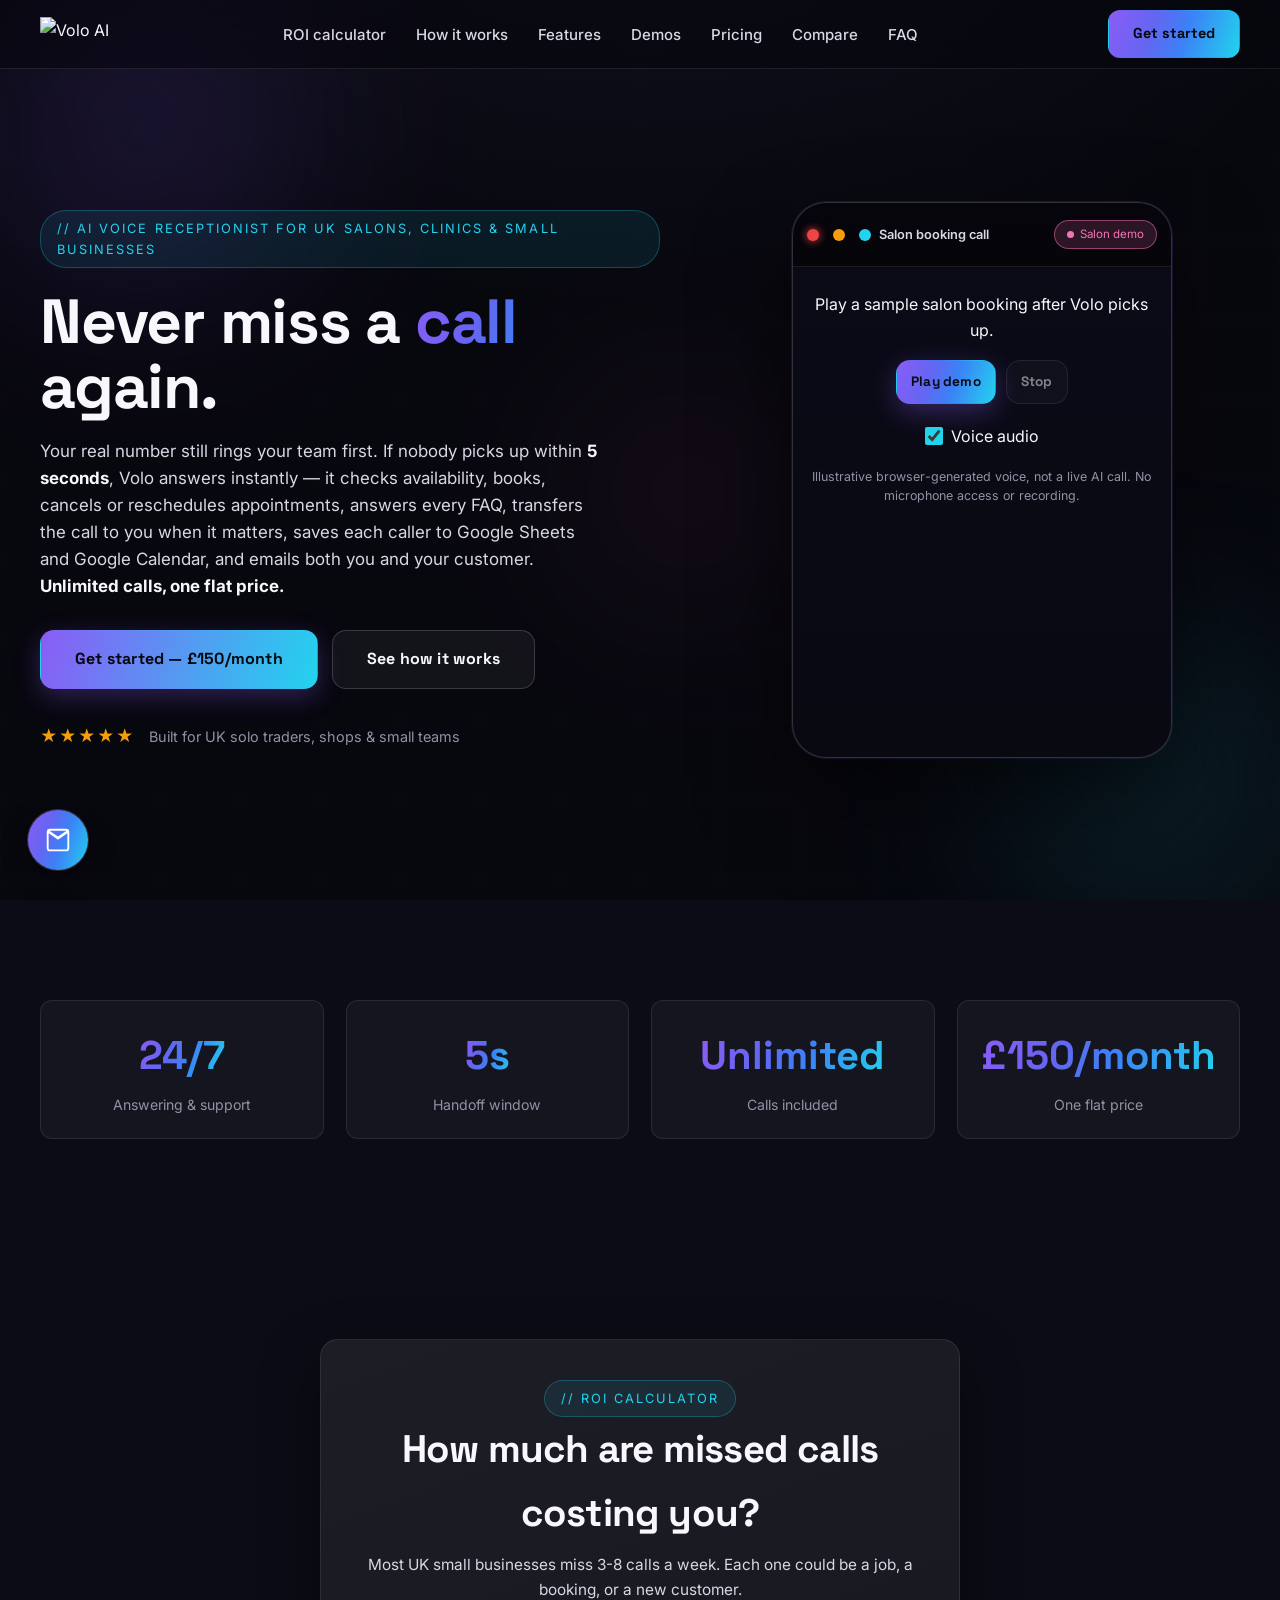
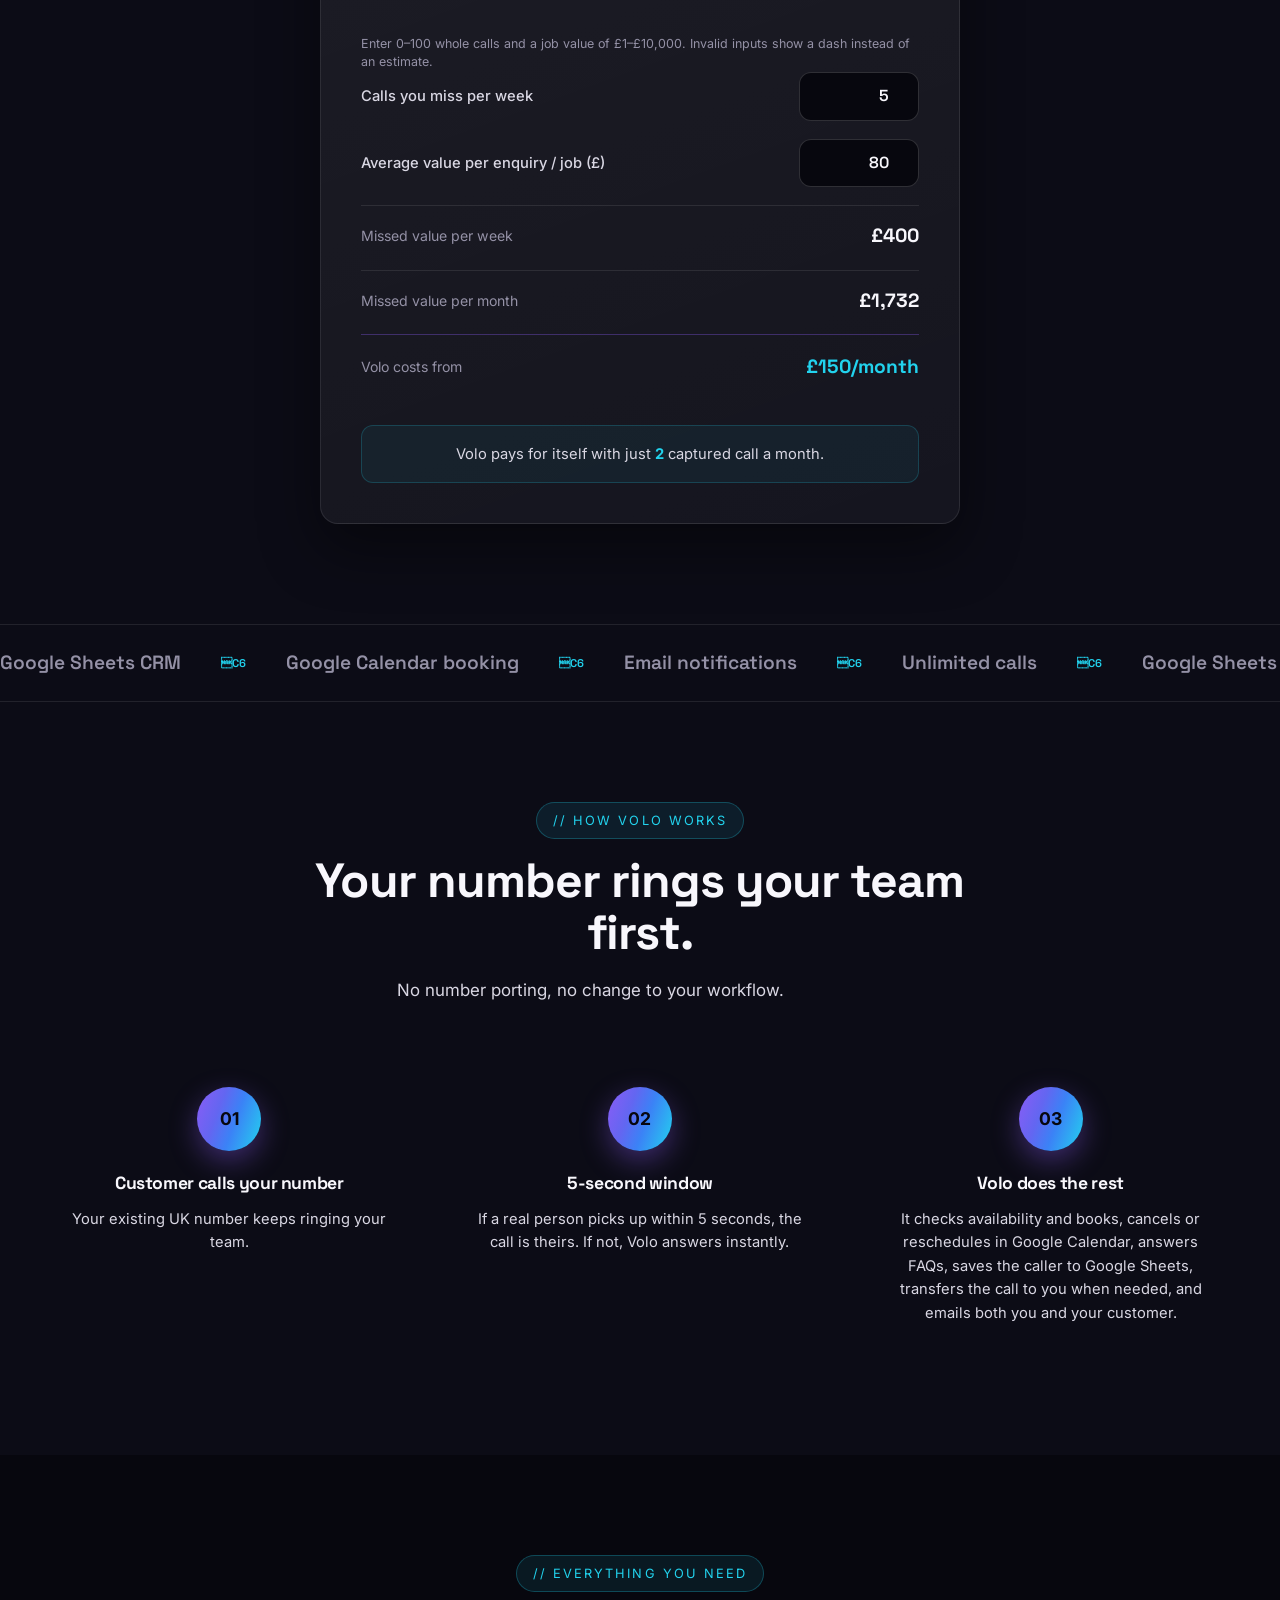
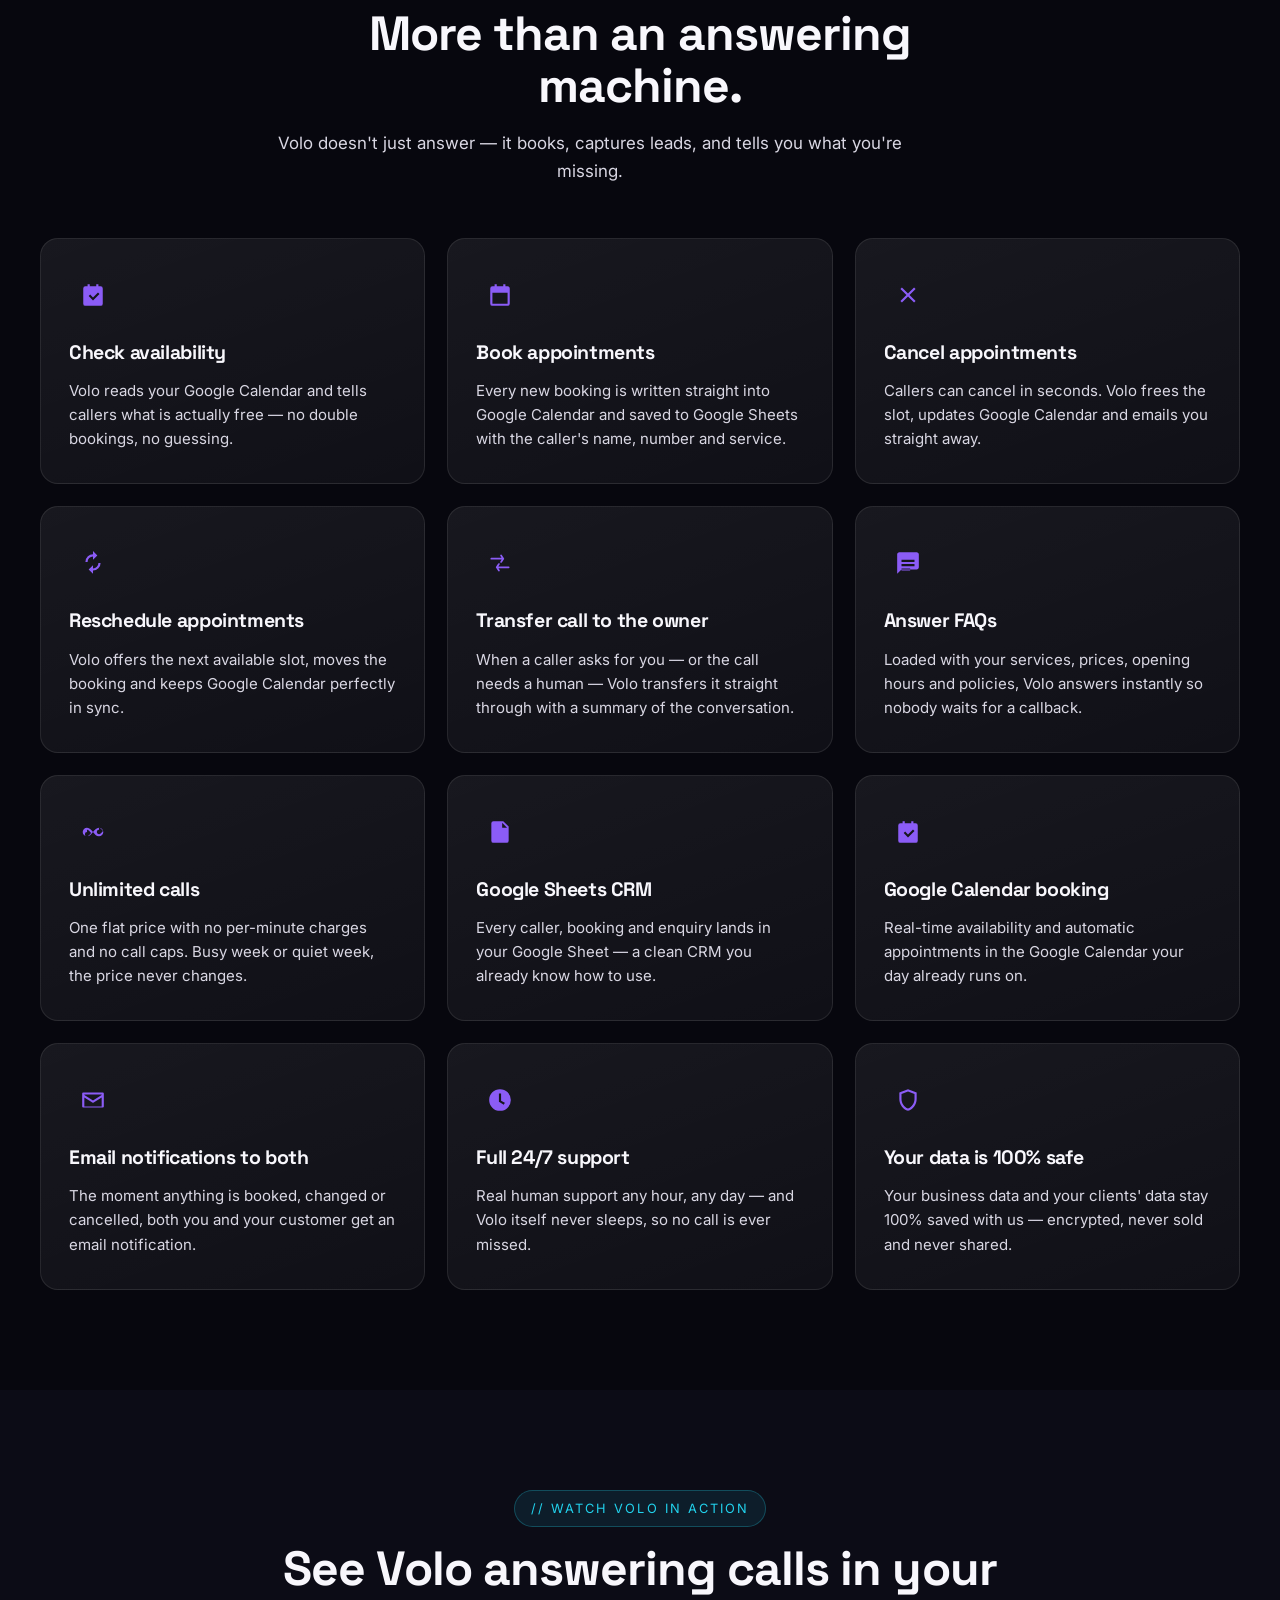
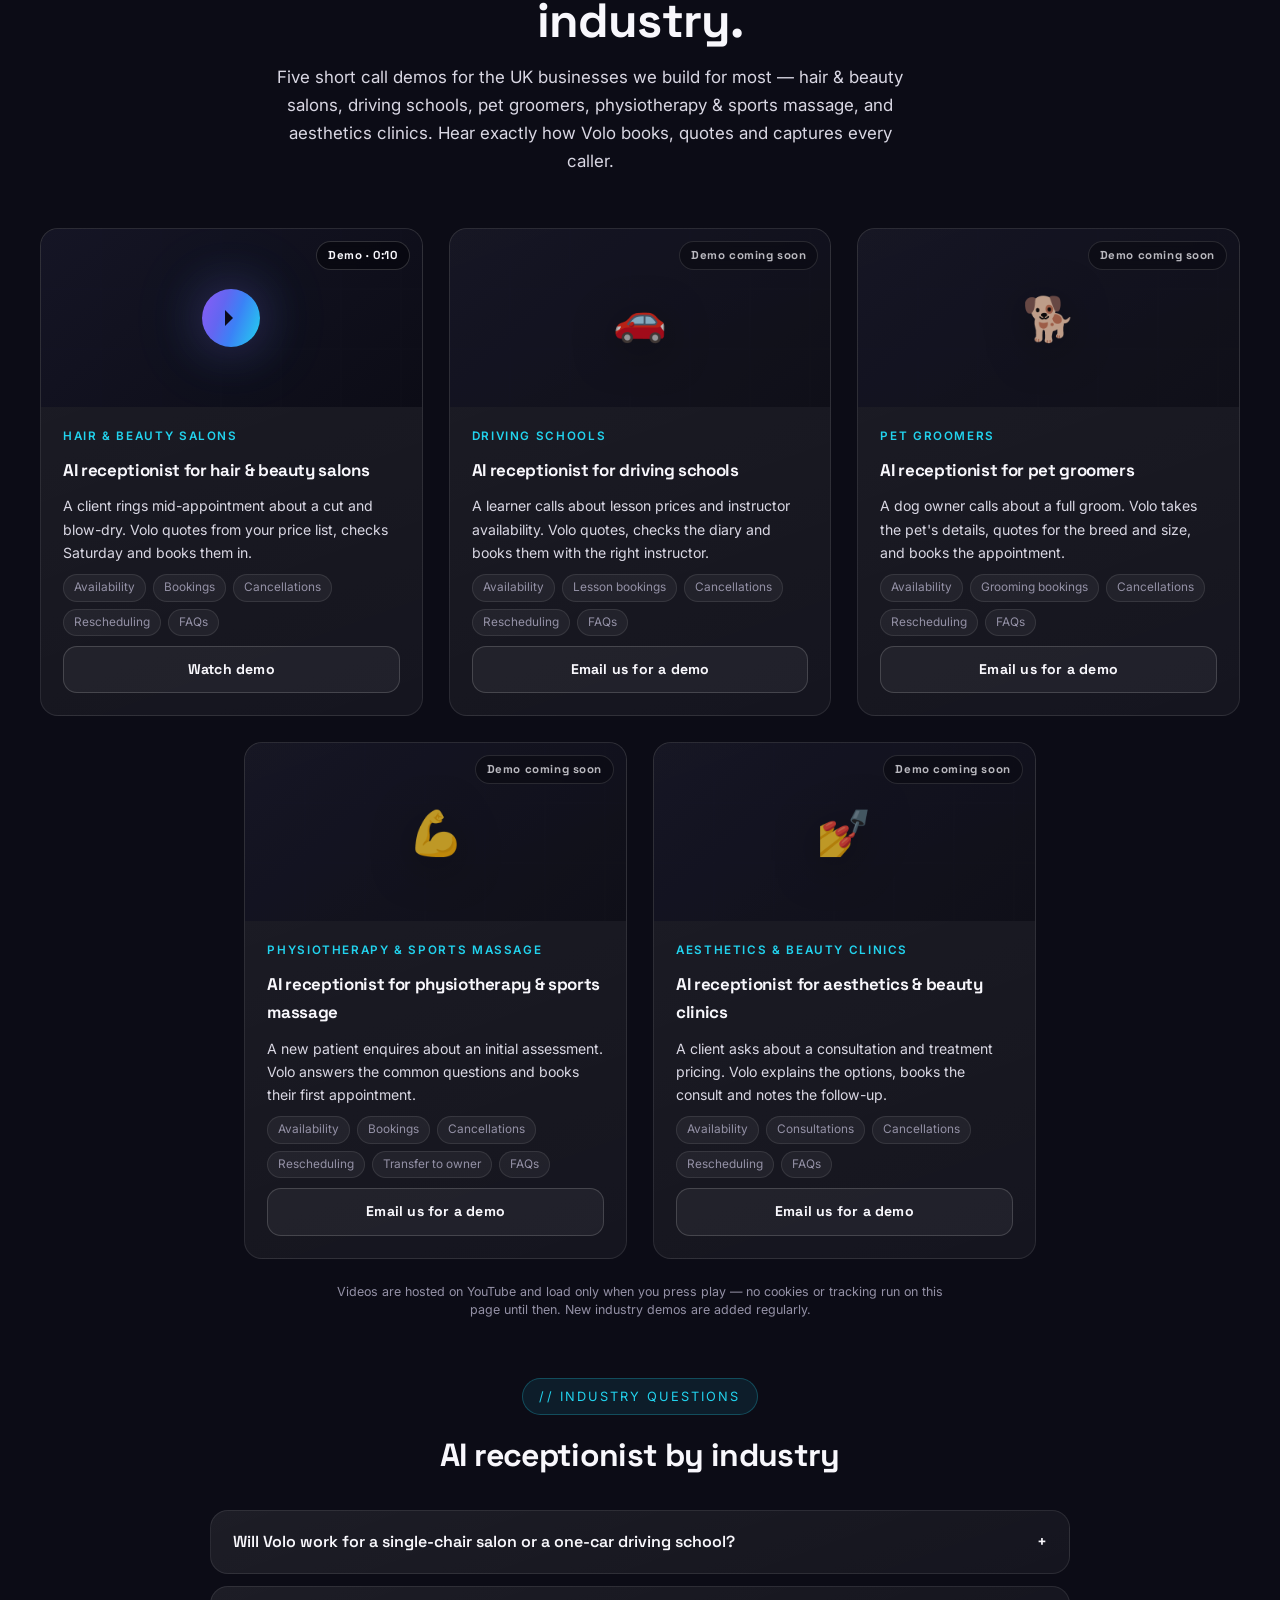
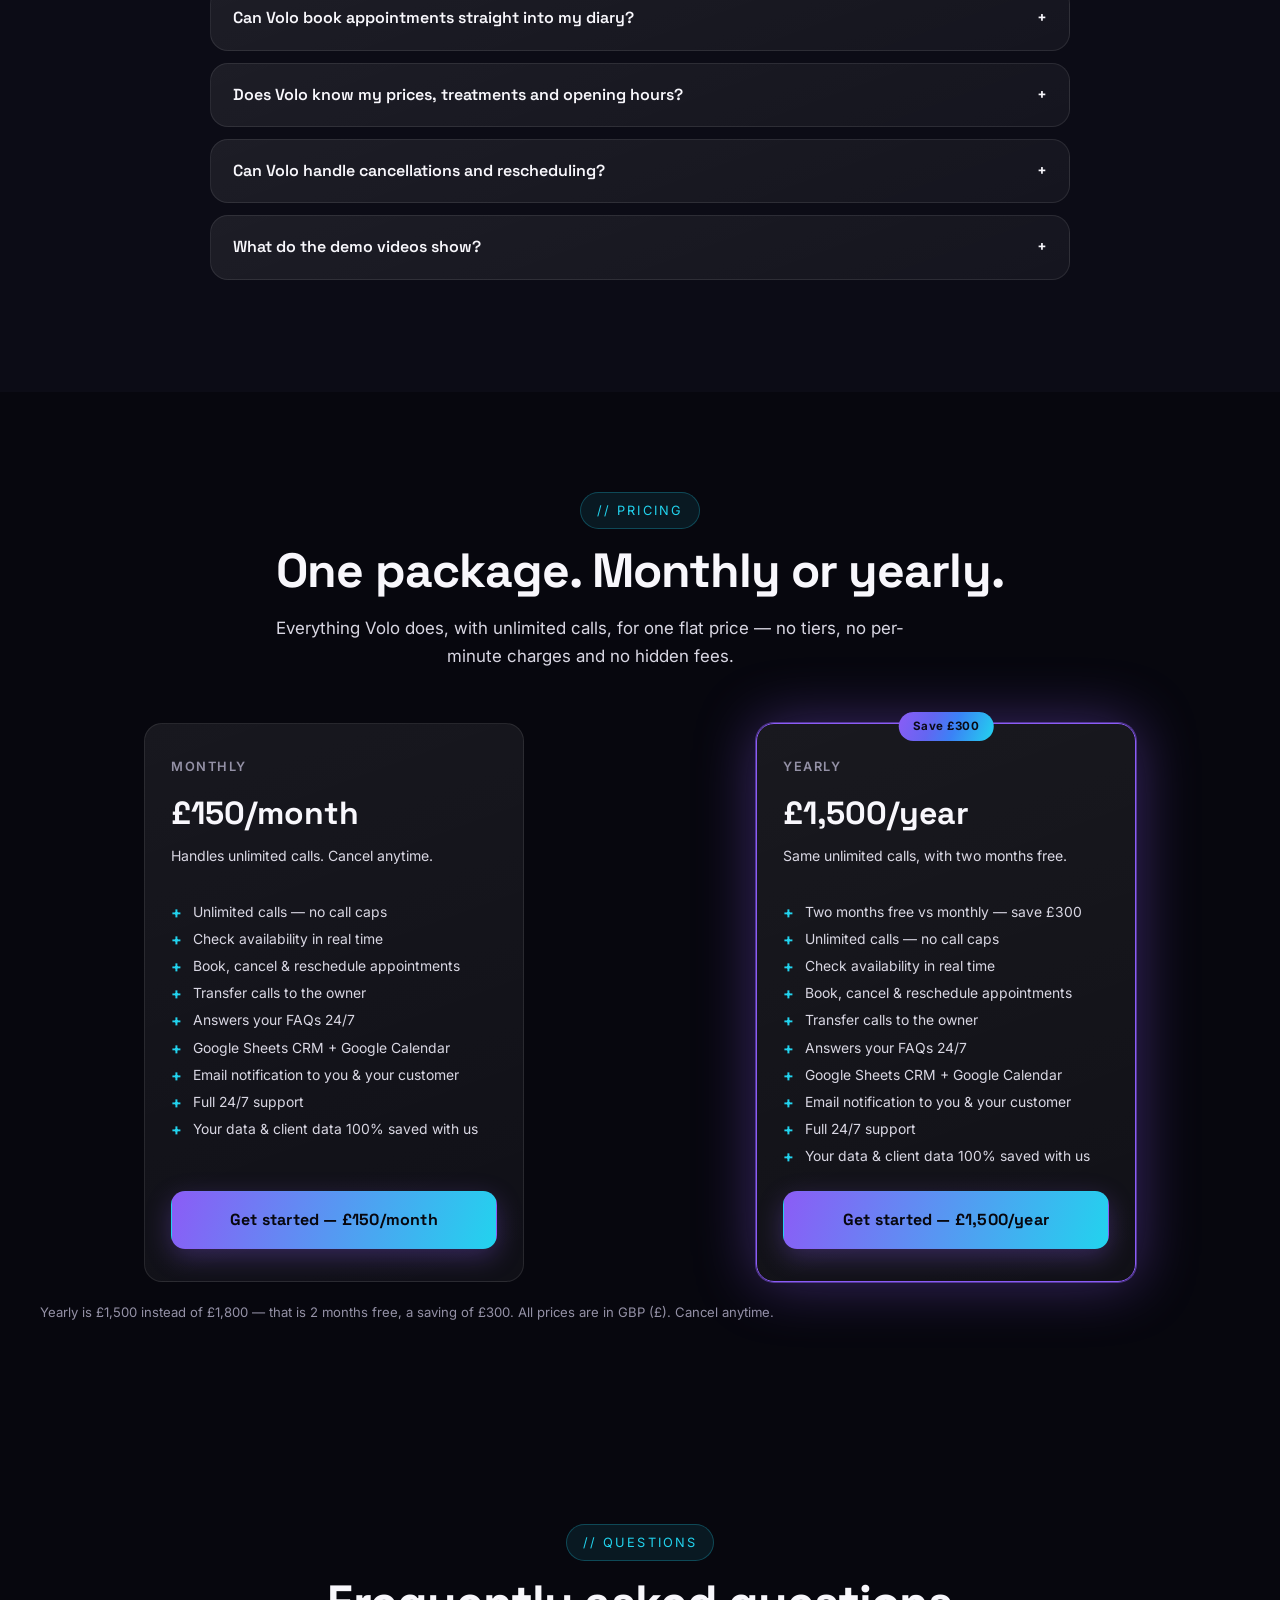
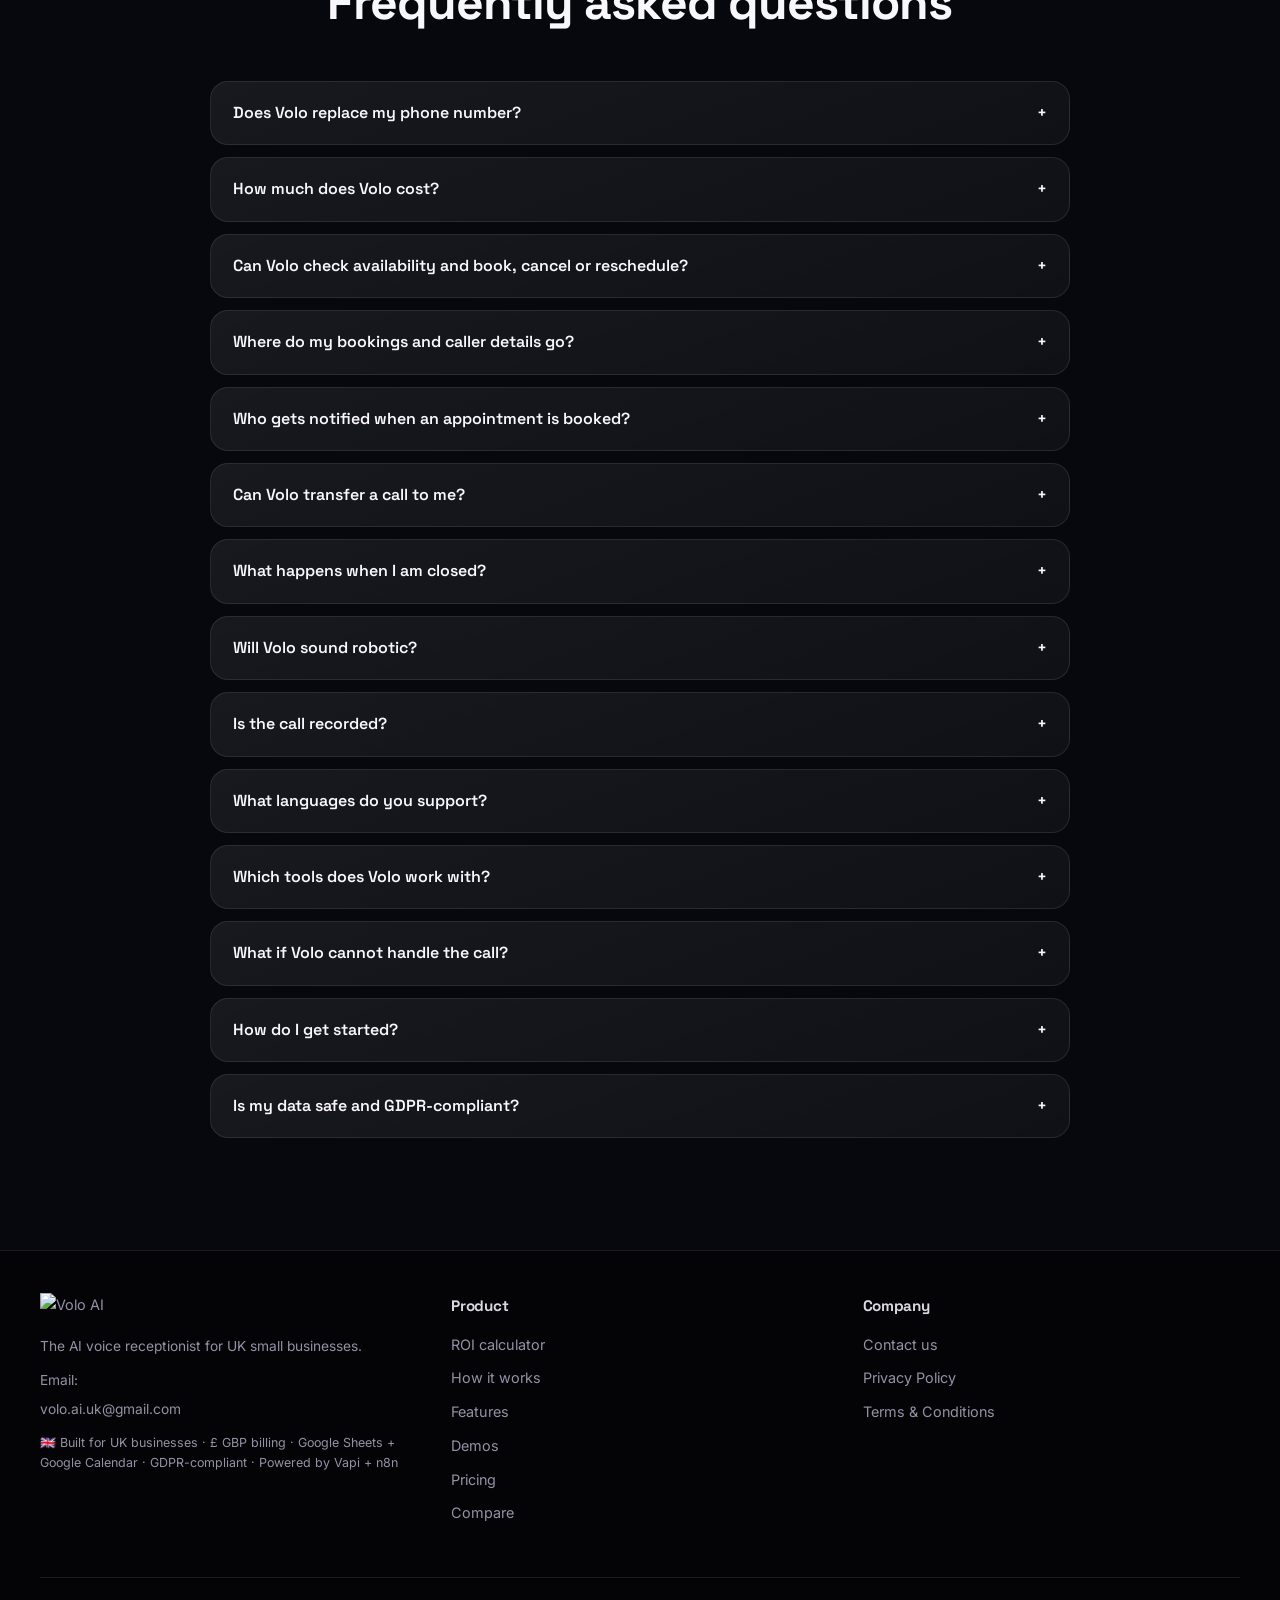
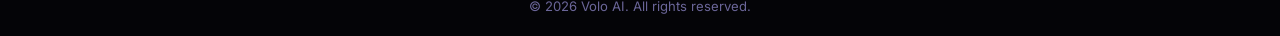
==== commit 9846d1b8: "Update privacy policy, terms, and conditions; modify ROI calculator logic; enhance OG image generati" ====
--- a/index.html
+++ b/index.html
@@ -5,16 +5,16 @@
 <meta name="viewport" content="width=device-width, initial-scale=1.0">
 <meta name="theme-color" content="#07070e">
 <title>AI Receptionist for UK Salons, Clinics &amp; Groomers | Volo AI</title>
-<meta name="description" content="AI receptionist that answers calls 24/7 and books appointments for salons, driving schools, groomers, physios and aesthetics clinics. From £29/month.">
+<meta name="description" content="AI receptionist that answers every call 24/7 — checks availability, books, cancels and reschedules appointments, answers FAQs and transfers calls to you. £150/month with unlimited calls.">
 <meta name="robots" content="index, follow">
 <link rel="canonical" href="https://voloai.uk/">
 <meta property="og:title" content="Volo AI — AI Receptionist for UK Salons, Clinics &amp; Groomers">
-<meta property="og:description" content="Never miss a call again. Volo answers 24/7 and books appointments for salons, driving schools, groomers, physios and clinics. From £29/month.">
+<meta property="og:description" content="Never miss a call again. Volo answers 24/7, books, cancels and reschedules appointments, answers your FAQs and transfers calls to you. £150/month, unlimited calls.">
 <meta property="og:image" content="https://voloai.uk/assets/images/og-image.png">
 <meta property="og:type" content="website">
 <meta name="twitter:card" content="summary_large_image">
 <meta name="twitter:title" content="AI Receptionist for UK Salons, Clinics &amp; Groomers | Volo AI">
-<meta name="twitter:description" content="Watch Volo book appointments for salons, driving schools, groomers, physios and aesthetics clinics. From £29/month with a 14-day free trial.">
+<meta name="twitter:description" content="Volo answers every call 24/7 — bookings, cancellations, rescheduling, FAQs and transfers to you, with email confirmation for you and your customer. £150/month, unlimited calls.">
 <meta name="twitter:image" content="https://voloai.uk/assets/images/og-image.png">
 <link rel="icon" type="image/svg+xml" href="assets/favicon.svg">
 <link rel="preconnect" href="https://fonts.googleapis.com">
@@ -35,8 +35,7 @@
       "@id": "https://voloai.uk/#org",
       "name": "Volo AI",
       "url": "https://voloai.uk",
-      "email": "hello@voloai.uk",
-      "telephone": "+92-314-4781120",
+      "email": "volo.ai.uk@gmail.com",
       "address": {
         "@type": "PostalAddress",
         "addressCountry": "GB"
@@ -47,14 +46,14 @@
       "@type": "Product",
       "@id": "https://voloai.uk/#product",
       "name": "Volo AI Voice Receptionist",
-      "description": "24/7 AI voice receptionist for UK small businesses. Books appointments, handles enquiries, sends transcripts. From £29/month.",
+      "description": "24/7 AI voice receptionist for UK businesses. Checks availability and books, cancels or reschedules appointments in Google Calendar, answers FAQs, transfers calls to the owner, saves every caller to Google Sheets and emails both the business and the customer. £150/month with unlimited calls.",
       "offers": {
         "@type": "AggregateOffer",
-        "lowPrice": "29",
-        "highPrice": "129",
+        "lowPrice": "150",
+        "highPrice": "1500",
         "priceCurrency": "GBP",
         "availability": "https://schema.org/InStock",
-        "offerCount": 3
+        "offerCount": 2
       }
     },
     {
@@ -117,7 +116,7 @@
           "name": "Will Volo work for a single-chair salon or a one-car driving school?",
           "acceptedAnswer": {
             "@type": "Answer",
-            "text": "Yes. Volo is built for solo traders and small teams. The Lite plan covers one number with 50 calls a month, and you only upgrade when your call volume grows."
+            "text": "Yes. Volo is built for solo traders and small teams. There is one package with unlimited calls, so a single-chair salon and a ten-chair clinic pay the same flat price."
           }
         },
         {
@@ -125,7 +124,7 @@
           "name": "Can Volo book appointments straight into my diary?",
           "acceptedAnswer": {
             "@type": "Answer",
-            "text": "Yes. Volo writes each booking into Calendly, Google Sheets, Airtable, HubSpot or your own database, with the caller's name, number and preferred time."
+            "text": "Yes. Volo checks your Google Calendar for availability, writes the booking straight into it, and saves the caller's name, number and service to Google Sheets."
           }
         },
         {
@@ -141,7 +140,7 @@
           "name": "Can Volo handle cancellations and rescheduling?",
           "acceptedAnswer": {
             "@type": "Answer",
-            "text": "Yes. Volo can take a cancellation, offer the next available slot and free that space up for another client. You get the full transcript by email either way."
+            "text": "Yes. Volo can cancel or reschedule an appointment, offer the next available slot and update your Google Calendar straight away. You get an email notification either way."
           }
         },
         {
@@ -160,36 +159,33 @@
 <div class="preloader" id="preloader" aria-hidden="true"><div class="preloader-mark"><svg viewBox="0 0 512 512" aria-hidden="true"><defs><linearGradient id="pf" x1="0" y1="0" x2="1" y2="1"><stop stop-color="#8b5cf6"/><stop offset="0.5" stop-color="#6366f1"/><stop offset="0.8" stop-color="#22d3ee"/><stop offset="1" stop-color="#f472b6"/></linearGradient></defs><rect x="56" y="56" width="400" height="400" rx="96" fill="none" stroke="url(#pf)" stroke-width="26"/><path d="M150 360C170 306 196 258 226 212S266 148 306 120" fill="none" stroke="url(#pf)" stroke-width="40" stroke-linecap="round"/><path d="M362 360C342 306 316 258 286 212S246 148 206 120" fill="none" stroke="url(#pf)" stroke-width="40" stroke-linecap="round"/></svg></div><div class="preloader-bar"><span></span></div><p class="preloader-text">Volo AI</p></div>
 <script>(function(){var l=document.getElementById("preloader");function h(){if(l&&!l.classList.contains("hidden")){l.classList.add("hidden");setTimeout(function(){l.style.display="none"},400);}}setTimeout(h,200);if(document.readyState!=="loading")h();else document.addEventListener("DOMContentLoaded",h);window.addEventListener("load",h);})();</script>
 <div class="scroll-progress" id="scroll-progress" aria-hidden="true"></div>
-<nav class="navbar" id="navbar" aria-label="Primary navigation"><div class="nav-container"><a href="index.html" class="logo" aria-label="Volo AI home"><img src="assets/logo.svg" alt="Volo AI" class="logo-img"></a><ul class="nav-links" id="nav-links"><li><a href="#roi">ROI calculator</a></li><li><a href="#how">How it works</a></li><li><a href="#features">Features</a></li><li><a href="#demos">Demos</a></li><li><a href="#pricing">Pricing</a></li><li><a href="comparison.html">Compare</a></li><li><a href="#faq">FAQ</a></li></ul><a class="cta-button nav-cta-desktop" href="https://wa.me/923144781120?text=Hi!%20I'd%20like%20to%20start%20the%2014-day%20free%20trial." target="_blank" rel="noopener">Start 14-day free trial</a><button class="nav-toggle" id="nav-toggle" type="button" aria-controls="nav-links" aria-label="Toggle navigation" aria-expanded="false"><span></span><span></span><span></span></button></div></nav>
+<nav class="navbar" id="navbar" aria-label="Primary navigation"><div class="nav-container"><a href="index.html" class="logo" aria-label="Volo AI home"><img src="assets/logo.svg" alt="Volo AI" class="logo-img"></a><ul class="nav-links" id="nav-links"><li><a href="#roi">ROI calculator</a></li><li><a href="#how">How it works</a></li><li><a href="#features">Features</a></li><li><a href="#demos">Demos</a></li><li><a href="#pricing">Pricing</a></li><li><a href="comparison.html">Compare</a></li><li><a href="#faq">FAQ</a></li></ul><a class="cta-button nav-cta-desktop" href="mailto:volo.ai.uk@gmail.com?subject=Volo%20AI%20enquiry">Get started</a><button class="nav-toggle" id="nav-toggle" type="button" aria-controls="nav-links" aria-label="Toggle navigation" aria-expanded="false"><span></span><span></span><span></span></button></div></nav>
 <main id="main-content" tabindex="-1">
-<section class="hero" id="top"><div class="aurora" aria-hidden="true"><div class="orb orb-1"></div><div class="orb orb-2"></div><div class="orb orb-3"></div><div class="grid-lines"></div></div><div class="container hero-grid"><div class="hero-content"><span class="mono-tag">// AI voice receptionist for UK salons, clinics &amp; small businesses</span><h1 class="reveal-up">Never miss a <span class="gradient-text">call</span> again.</h1><p class="hero-copy reveal-up">Your real number still rings your team first. If nobody picks up within <strong>5 seconds</strong>, Volo answers instantly — books appointments, handles enquiries, replies to every FAQ, saves it to your database and emails you the full transcript.</p><div class="hero-buttons"><a class="btn whatsapp" href="https://wa.me/923144781120?text=Hi!%20I'd%20like%20to%20start%20the%2014-day%20free%20trial." target="_blank" rel="noopener">Start 14-day free trial</a><a class="btn ghost" href="#how">See how it works</a></div><div class="hero-trust"><div class="stars">&#9733;&#9733;&#9733;&#9733;&#9733;</div><span>Built for UK solo traders, shops &amp; small teams</span></div></div><div class="hero-visual"><div class="phone-sim"><div class="phone-header"><span class="phone-dot red"></span><span class="phone-dot amber"></span><span class="phone-dot green"></span><span class="phone-title">Salon booking call</span><span class="live-pill"><span class="live-dot"></span>Salon demo</span></div><div class="phone-screen"><div class="call-status" id="call-status"><div class="ring-anim" aria-hidden="true"><span></span><span></span><span></span></div><p id="status-text" role="status">Play a sample salon booking after Volo picks up.</p><div class="demo-controls"><button type="button" class="btn primary" id="demo-play" disabled>Play demo</button><button type="button" class="btn ghost" id="demo-stop" disabled>Stop</button><label><input type="checkbox" id="demo-audio" checked> Voice audio</label></div><p id="demo-note" class="demo-note" role="status">Enable JavaScript to play this illustrative salon demo. No microphone access or recording.</p><div class="ring-ticks" id="ring-ticks"><i></i><i></i><i></i><i></i><i></i></div></div><div class="wave-eq" id="wave-eq" aria-hidden="true"><i></i><i></i><i></i><i></i><i></i><i></i><i></i><i></i><i></i><i></i><i></i><i></i><i></i><i></i><i></i><i></i><i></i><i></i><i></i></div><div class="transcript" id="transcript" role="log" aria-label="Sample salon booking transcript" aria-live="polite" tabindex="0"></div></div></div><div class="float-card float-card-1">Rings 5s, then Volo answers</div><div class="float-card float-card-2">Saturday 10am booked</div><div class="float-card float-card-3">Client details saved</div></div></div></section>
-<section class="section stats-strip" id="stats"><div class="container"><div class="stats-grid"><div class="stat reveal-up"><strong data-count="24" data-suffix="/7">24</strong><span>Answering availability</span></div><div class="stat reveal-up"><strong data-count="5" data-suffix="s">5</strong><span>Handoff window</span></div><div class="stat reveal-up"><strong data-count="100">100</strong><span>Calls captured on trial</span></div><div class="stat reveal-up"><strong>From £29</strong><span>Per month — less than a phone bill</span></div></div></div></section>
+<section class="hero" id="top"><div class="aurora" aria-hidden="true"><div class="orb orb-1"></div><div class="orb orb-2"></div><div class="orb orb-3"></div><div class="grid-lines"></div></div><div class="container hero-grid"><div class="hero-content"><span class="mono-tag">// AI voice receptionist for UK salons, clinics &amp; small businesses</span><h1 class="reveal-up">Never miss a <span class="gradient-text">call</span> again.</h1><p class="hero-copy reveal-up">Your real number still rings your team first. If nobody picks up within <strong>5 seconds</strong>, Volo answers instantly — it checks availability, books, cancels or reschedules appointments, answers every FAQ, transfers the call to you when it matters, saves each caller to Google Sheets and Google Calendar, and emails both you and your customer. <strong>Unlimited calls, one flat price.</strong></p><div class="hero-buttons"><a class="btn email" href="mailto:volo.ai.uk@gmail.com?subject=Volo%20AI%20monthly%20plan">Get started — £150/month</a><a class="btn ghost" href="#how">See how it works</a></div><div class="hero-trust"><div class="stars">&#9733;&#9733;&#9733;&#9733;&#9733;</div><span>Built for UK solo traders, shops &amp; small teams</span></div></div><div class="hero-visual"><div class="phone-sim"><div class="phone-header"><span class="phone-dot red"></span><span class="phone-dot amber"></span><span class="phone-dot green"></span><span class="phone-title">Salon booking call</span><span class="live-pill"><span class="live-dot"></span>Salon demo</span></div><div class="phone-screen"><div class="call-status" id="call-status"><div class="ring-anim" aria-hidden="true"><span></span><span></span><span></span></div><p id="status-text" role="status">Play a sample salon booking after Volo picks up.</p><div class="demo-controls"><button type="button" class="btn primary" id="demo-play" disabled>Play demo</button><button type="button" class="btn ghost" id="demo-stop" disabled>Stop</button><label><input type="checkbox" id="demo-audio" checked> Voice audio</label></div><p id="demo-note" class="demo-note" role="status">Enable JavaScript to play this illustrative salon demo. No microphone access or recording.</p><div class="ring-ticks" id="ring-ticks"><i></i><i></i><i></i><i></i><i></i></div></div><div class="wave-eq" id="wave-eq" aria-hidden="true"><i></i><i></i><i></i><i></i><i></i><i></i><i></i><i></i><i></i><i></i><i></i><i></i><i></i><i></i><i></i><i></i><i></i><i></i><i></i></div><div class="transcript" id="transcript" role="log" aria-label="Sample salon booking transcript" aria-live="polite" tabindex="0"></div></div></div><div class="float-card float-card-1">Rings 5s, then Volo answers</div><div class="float-card float-card-2">Saturday 10am booked in Calendar</div><div class="float-card float-card-3">Saved to Sheets &amp; emailed</div></div></div></section>
+<section class="section stats-strip" id="stats"><div class="container"><div class="stats-grid"><div class="stat reveal-up"><strong data-count="24" data-suffix="/7">24</strong><span>Answering &amp; support</span></div><div class="stat reveal-up"><strong data-count="5" data-suffix="s">5</strong><span>Handoff window</span></div><div class="stat reveal-up"><strong>Unlimited</strong><span>Calls included</span></div><div class="stat reveal-up"><strong>£150/month</strong><span>One flat price</span></div></div></div></section>
 
-<section class="section roi-section" id="roi"><div class="container"><div class="roi-card reveal-up"><div class="roi-head"><span class="mono-tag">// ROI calculator</span><h2>How much are missed calls costing you?</h2><p class="roi-sub">Most UK small businesses miss 3-8 calls a week. Each one could be a job, a booking, or a new customer.</p></div><p id="roi-help" class="demo-note">Enter 0–100 whole calls and a job value of £1–£10,000. Invalid inputs show a dash instead of an estimate.</p><div class="roi-form"><div class="roi-row"><label for="roi-calls">Calls you miss per week</label><input type="number" id="roi-calls" aria-describedby="roi-help" min="0" max="100" value="5"></div><div class="roi-row"><label for="roi-value">Average value per enquiry / job (£)</label><input type="number" id="roi-value" aria-describedby="roi-help" min="1" max="10000" step="0.01" value="80"></div><div class="roi-row roi-per-week-row"><span class="roi-label">Missed value per week</span><span class="roi-value" id="roi-per-week">£400</span></div><div class="roi-row roi-per-week-row"><span class="roi-label">Missed value per month</span><span class="roi-value" id="roi-per-month">£1,732</span></div><div class="roi-row roi-per-week-row roi-result"><span class="roi-label">Volo costs from</span><span class="roi-value roi-volo">£29/month</span></div><div class="roi-note">Volo pays for itself with just <strong id="roi-breakeven">1</strong> captured call a month.</div></div></div></div></section>
-<div class="marquee"><div class="marquee-track"><div class="marquee-group"><span>Airtable</span><span>Google Sheets</span><span>Calendly</span><span>HubSpot</span></div><div class="marquee-group"><span>Airtable</span><span>Google Sheets</span><span>Calendly</span><span>HubSpot</span></div></div></div>
-<section class="section how-section" id="how"><div class="container"><div class="section-head center"><span class="mono-tag">// how volo works</span><h2>Your number rings your team first.</h2><p class="subtitle">No number porting, no change to your workflow.</p></div><div class="process-steps"><div class="step reveal-up"><div class="step-number">01</div><h3>Customer calls your number</h3><p>Your existing UK number keeps ringing your team.</p></div><div class="step reveal-up"><div class="step-number">02</div><h3>5-second window</h3><p>If a real person picks up within 5 seconds, the call is theirs. If not, Volo answers instantly.</p></div><div class="step reveal-up"><div class="step-number">03</div><h3>Volo does the rest</h3><p>It books the appointment, handles the enquiry or FAQ, saves it to your database and emails you the transcript.</p></div></div></div></section>
-<section class="section features-section" id="features"><div class="container"><div class="section-head center"><span class="mono-tag">// everything you need</span><h2>More than an answering machine.</h2><p class="subtitle">Volo doesn't just answer — it books, captures leads, and tells you what you're missing.</p></div><div class="features-grid"><article class="feature-card reveal-up"><div class="feature-icon"><svg viewBox="0 0 24 24"><path d="M12 6.5v3.5l2-1.5V6.5h-2Zm0 8a4 4 0 100-8 4 4 0 000 8Z" fill="currentColor"/></svg></div><h3>Always-on receptionist</h3><p>Answers your number 24/7 in clear, natural English. Even on Sundays, bank holidays, and after hours.</p></article><article class="feature-card reveal-up"><div class="feature-icon"><svg viewBox="0 0 24 24"><path d="M7 4v6h10V4h2v6h1a1 1 0 011 1v6a1 1 0 01-1 1h-1v4h-2v-4H9v4H7v-4H5a1 1 0 01-1-1V11a1 1 0 011-1h1V4h2Z" fill="currentColor"/></svg></div><h3>Appointment booking</h3><p>Books appointments straight into Calendly, Google Sheets, or Airtable — with the customer's name, number, and preferred time.</p></article><article class="feature-card reveal-up"><div class="feature-icon"><svg viewBox="0 0 24 24"><path d="M6 2h9l5 5v13a2 2 0 01-2 2H6a2 2 0 01-2-2V4a2 2 0 012-2Zm0 2v16h12V8h-4V4H6Zm8 1.5V8h2.5L14 5.5ZM8 12h8v2H8v-2Zm0 4h8v2H8v-2Z" fill="currentColor"/></svg></div><h3>Instant FAQ &amp; knowledge base</h3><p>Pre-loaded with your prices, policies and opening hours — or upload your own documents and Volo learns them. No more "I'll call you back to check".</p></article><article class="feature-card reveal-up"><div class="feature-icon"><svg viewBox="0 0 24 24"><path d="M12 2C6.48 2 2 6.48 2 12s4.48 10 10 10 10-4.48 10-10S17.52 2 12 2zm-2 15l-5-5 1.41-1.41L10 14.17l7.59-7.59L19 8l-9 9z" fill="currentColor"/></svg></div><h3>Opening hours aware</h3><p>Volo knows when you're open and closed. Outside hours it takes a message, captures a lead, or books a slot for the next available day.</p></article><article class="feature-card reveal-up"><div class="feature-icon"><svg viewBox="0 0 24 24"><path d="M12 12a4 4 0 100-8 4 4 0 000 8Zm0 2c-3.3 0-7 1.7-7 5v1h14v-1c0-3.3-3.7-5-7-5Z" fill="currentColor"/></svg></div><h3>Caller info capture</h3><p>Automatically captures name, number, email and the reason for calling — then confirms by SMS or email. Every lead lands in your spreadsheet or CRM.</p></article><article class="feature-card reveal-up"><div class="feature-icon"><svg viewBox="0 0 24 24"><path d="M4 8h11l-2-3m2 3l-2 3M20 16H9l2-3m-2 3l2 3" fill="none" stroke="currentColor" stroke-width="1.6" stroke-linecap="round" stroke-linejoin="round"/></svg></div><h3>Smart routing &amp; handoff</h3><p>Rules decide who goes where — sales, support or emergencies. On Pro, Volo hands complex calls to your team with a full summary, so nobody repeats themselves.</p></article><article class="feature-card reveal-up"><div class="feature-icon"><svg viewBox="0 0 24 24"><path d="M14 3H5a2 2 0 00-2 2v14a2 2 0 002 2h14a2 2 0 002-2V10l-7-7Zm-1 2l5 5h-5V5Z" fill="none" stroke="currentColor" stroke-width="1.6" stroke-linecap="round" stroke-linejoin="round"/></svg></div><h3>Call transcripts &amp; summaries</h3><p>Every call transcribed and emailed to you. Includes a one-line summary: what the caller wanted and what happened.</p></article><article class="feature-card reveal-up"><div class="feature-icon"><svg viewBox="0 0 24 24"><path d="M20 2H4c-1.1 0-2 .9-2 2v18l4-4h14c1.1 0 2-.9 2-2V4c0-1.1-.9-2-2-2zM6 9h12v2H6V9zm0 4h12v2H6v-2zm0 4h8v2H6v-2z" fill="currentColor"/></svg></div><h3>Weekly "what you missed" report</h3><p>Every Monday: how many calls Volo handled, how many appointments were booked, and how many calls would have been missed without it.</p></article><article class="feature-card reveal-up"><div class="feature-icon"><svg viewBox="0 0 24 24"><path d="M12 14a3 3 0 003-3V7a3 3 0 00-6 0v4a3 3 0 003 3Zm5-3a5 5 0 01-10 0H5a7 7 0 006 6.92V20h2v-2.08A7 7 0 0019 11h-2Z" fill="currentColor"/></svg></div><h3>Your voice, your tone</h3><p>Pick a voice, accent and personality, or record your own greeting. Formal for a law firm, friendly for a salon — Volo sounds like your business.</p></article><article class="feature-card reveal-up"><div class="feature-icon"><svg viewBox="0 0 24 24"><path d="M4 20V10m5 10V4m5 16v-7m5 7v-4M3 20h18" fill="none" stroke="currentColor" stroke-width="1.8" stroke-linecap="round"/></svg></div><h3>Analytics dashboard</h3><p>See call volume, no-answer rates and bookings at a glance — and search any past conversation by date or keyword.</p></article><article class="feature-card reveal-up"><div class="feature-icon"><svg viewBox="0 0 24 24"><path d="M9 2v5m6-5v5M7 7h10v4a5 5 0 01-10 0V7Zm1 8v5m8-5v5" fill="none" stroke="currentColor" stroke-width="1.6" stroke-linecap="round"/></svg></div><h3>Plug into your stack</h3><p>Calendly, Google Sheets, Airtable, HubSpot, Outlook, Slack and 200+ more — powered by the same workflow engine that runs large AI contact centres.</p></article><article class="feature-card reveal-up"><div class="feature-icon"><svg viewBox="0 0 24 24"><circle cx="12" cy="12" r="9" fill="none" stroke="currentColor" stroke-width="1.6"/><path d="M3 12h18M12 3c2.5 2.5 2.5 15 0 18M12 3c-2.5 2.5-2.5 15 0 18" fill="none" stroke="currentColor" stroke-width="1.6" stroke-linecap="round"/></svg></div><h3>Multilingual</h3><p>Natural UK English out of the box, plus additional languages on request for multilingual teams and customers.</p></article></div></div></section>
+<section class="section roi-section" id="roi"><div class="container"><div class="roi-card reveal-up"><div class="roi-head"><span class="mono-tag">// ROI calculator</span><h2>How much are missed calls costing you?</h2><p class="roi-sub">Most UK small businesses miss 3-8 calls a week. Each one could be a job, a booking, or a new customer.</p></div><p id="roi-help" class="demo-note">Enter 0–100 whole calls and a job value of £1–£10,000. Invalid inputs show a dash instead of an estimate.</p><div class="roi-form"><div class="roi-row"><label for="roi-calls">Calls you miss per week</label><input type="number" id="roi-calls" aria-describedby="roi-help" min="0" max="100" value="5"></div><div class="roi-row"><label for="roi-value">Average value per enquiry / job (£)</label><input type="number" id="roi-value" aria-describedby="roi-help" min="1" max="10000" step="0.01" value="80"></div><div class="roi-row roi-per-week-row"><span class="roi-label">Missed value per week</span><span class="roi-value" id="roi-per-week">£400</span></div><div class="roi-row roi-per-week-row"><span class="roi-label">Missed value per month</span><span class="roi-value" id="roi-per-month">£1,732</span></div><div class="roi-row roi-per-week-row roi-result"><span class="roi-label">Volo costs from</span><span class="roi-value roi-volo">£150/month</span></div><div class="roi-note">Volo pays for itself with just <strong id="roi-breakeven">2</strong> captured call a month.</div></div></div></div></section>
+<div class="marquee"><div class="marquee-track"><div class="marquee-group"><span>Google Sheets CRM</span><span>Google Calendar booking</span><span>Email notifications</span><span>Unlimited calls</span></div><div class="marquee-group"><span>Google Sheets CRM</span><span>Google Calendar booking</span><span>Email notifications</span><span>Unlimited calls</span></div></div></div>
+<section class="section how-section" id="how"><div class="container"><div class="section-head center"><span class="mono-tag">// how volo works</span><h2>Your number rings your team first.</h2><p class="subtitle">No number porting, no change to your workflow.</p></div><div class="process-steps"><div class="step reveal-up"><div class="step-number">01</div><h3>Customer calls your number</h3><p>Your existing UK number keeps ringing your team.</p></div><div class="step reveal-up"><div class="step-number">02</div><h3>5-second window</h3><p>If a real person picks up within 5 seconds, the call is theirs. If not, Volo answers instantly.</p></div><div class="step reveal-up"><div class="step-number">03</div><h3>Volo does the rest</h3><p>It checks availability and books, cancels or reschedules in Google Calendar, answers FAQs, saves the caller to Google Sheets, transfers the call to you when needed, and emails both you and your customer.</p></div></div></div></section>
+<section class="section features-section" id="features"><div class="container"><div class="section-head center"><span class="mono-tag">// everything you need</span><h2>More than an answering machine.</h2><p class="subtitle">Volo doesn't just answer — it books, captures leads, and tells you what you're missing.</p></div><div class="features-grid"><article class="feature-card reveal-up"><div class="feature-icon"><svg viewBox="0 0 24 24"><path d="M7 2v2H5a2 2 0 0 0-2 2v14a2 2 0 0 0 2 2h14a2 2 0 0 0 2-2V6a2 2 0 0 0-2-2h-2V2h-2v2H9V2H7Zm5 15-4-4 1.4-1.4L12 14.2l4.6-4.6L18 11l-6 6Z" fill="currentColor"/></svg></div><h3>Check availability</h3><p>Volo reads your Google Calendar and tells callers what is actually free — no double bookings, no guessing.</p></article><article class="feature-card reveal-up"><div class="feature-icon"><svg viewBox="0 0 24 24"><path d="M7 2v2H5a2 2 0 0 0-2 2v14a2 2 0 0 0 2 2h14a2 2 0 0 0 2-2V6a2 2 0 0 0-2-2h-2V2h-2v2H9V2H7Zm12 8v10H5V10h14Z" fill="currentColor"/></svg></div><h3>Book appointments</h3><p>Every new booking is written straight into Google Calendar and saved to Google Sheets with the caller's name, number and service.</p></article><article class="feature-card reveal-up"><div class="feature-icon"><svg viewBox="0 0 24 24"><path d="M6.4 5 5 6.4 10.6 12 5 17.6 6.4 19 12 13.4 17.6 19 19 17.6 13.4 12 19 6.4 17.6 5 12 10.6 6.4 5Z" fill="currentColor"/></svg></div><h3>Cancel appointments</h3><p>Callers can cancel in seconds. Volo frees the slot, updates Google Calendar and emails you straight away.</p></article><article class="feature-card reveal-up"><div class="feature-icon"><svg viewBox="0 0 24 24"><path d="M12 6v3l4-4-4-4v3a7 7 0 0 0-7 7h2a5 5 0 0 1 5-5Zm5 6a5 5 0 0 1-5 5v-3l-4 4 4 4v-3a7 7 0 0 0 7-7h-2Z" fill="currentColor"/></svg></div><h3>Reschedule appointments</h3><p>Volo offers the next available slot, moves the booking and keeps Google Calendar perfectly in sync.</p></article><article class="feature-card reveal-up"><div class="feature-icon"><svg viewBox="0 0 24 24"><path d="M4 8h11l-2-3m2 3l-2 3M20 16H9l2-3m-2 3l2 3" fill="none" stroke="currentColor" stroke-width="1.6" stroke-linecap="round" stroke-linejoin="round"/></svg></div><h3>Transfer call to the owner</h3><p>When a caller asks for you — or the call needs a human — Volo transfers it straight through with a summary of the conversation.</p></article><article class="feature-card reveal-up"><div class="feature-icon"><svg viewBox="0 0 24 24"><path d="M20 2H4c-1.1 0-2 .9-2 2v18l4-4h14c1.1 0 2-.9 2-2V4c0-1.1-.9-2-2-2zM6 9h12v2H6V9zm0 4h12v2H6v-2zm0 4h8v2H6v-2z" fill="currentColor"/></svg></div><h3>Answer FAQs</h3><p>Loaded with your services, prices, opening hours and policies, Volo answers instantly so nobody waits for a callback.</p></article><article class="feature-card reveal-up"><div class="feature-icon"><svg viewBox="0 0 24 24"><path d="M6.5 8a4 4 0 0 0 0 8c2.5 0 4-2.2 5.5-4 1.5-1.8 3-4 5.5-4a4 4 0 0 1 0 8c-2.5 0-4-2.2-5.5-4C10.5 10.2 9 8 6.5 8Zm0 2c1.3 0 2.4 1.4 3.7 3C8.9 14.6 7.8 16 6.5 16a2 2 0 0 1 0-4Zm11 0a2 2 0 0 0 0 4c1.3 0 2.4-1.4 3.7-3-1.3-1.6-2.4-3-3.7-3Z" fill="currentColor"/></svg></div><h3>Unlimited calls</h3><p>One flat price with no per-minute charges and no call caps. Busy week or quiet week, the price never changes.</p></article><article class="feature-card reveal-up"><div class="feature-icon"><svg viewBox="0 0 24 24"><path d="M6 2h9l5 5v13a2 2 0 0 1-2 2H6a2 2 0 0 1-2-2V4a2 2 0 0 1 2-2Zm8 1.5V8h4.5L14 3.5ZM8 11h8v2H8v-2Zm0 4h8v2H8v-2Z" fill="currentColor"/></svg></div><h3>Google Sheets CRM</h3><p>Every caller, booking and enquiry lands in your Google Sheet — a clean CRM you already know how to use.</p></article><article class="feature-card reveal-up"><div class="feature-icon"><svg viewBox="0 0 24 24"><path d="M7 2v2H5a2 2 0 0 0-2 2v14a2 2 0 0 0 2 2h14a2 2 0 0 0 2-2V6a2 2 0 0 0-2-2h-2V2h-2v2H9V2H7Zm5 15-4-4 1.4-1.4L12 14.2l4.6-4.6L18 11l-6 6Z" fill="currentColor"/></svg></div><h3>Google Calendar booking</h3><p>Real-time availability and automatic appointments in the Google Calendar your day already runs on.</p></article><article class="feature-card reveal-up"><div class="feature-icon"><svg viewBox="0 0 24 24"><path d="M3 5h18a1 1 0 0 1 1 1v12a1 1 0 0 1-1 1H3a1 1 0 0 1-1-1V6a1 1 0 0 1 1-1Zm1 2v.4l8 5 8-5V7H4Zm16 2.7-7.4 4.6a1 1 0 0 1-1.2 0L4 9.7V18h16V9.7Z" fill="currentColor"/></svg></div><h3>Email notifications to both</h3><p>The moment anything is booked, changed or cancelled, both you and your customer get an email notification.</p></article><article class="feature-card reveal-up"><div class="feature-icon"><svg viewBox="0 0 24 24"><path d="M12 2a10 10 0 1 0 0 20 10 10 0 0 0 0-20Zm1 10.6 3.5 2-1 1.7-4.5-2.6V6h2v6.6Z" fill="currentColor"/></svg></div><h3>Full 24/7 support</h3><p>Real human support any hour, any day — and Volo itself never sleeps, so no call is ever missed.</p></article><article class="feature-card reveal-up"><div class="feature-icon"><svg viewBox="0 0 24 24"><path d="M12 2 4 5v6c0 5 3.4 9.7 8 11 4.6-1.3 8-6 8-11V5l-8-3Zm0 2.2 6 2.3v4.5c0 3.9-2.5 7.6-6 8.8-3.5-1.2-6-4.9-6-8.8V6.5l6-2.3Z" fill="currentColor"/></svg></div><h3>Your data is 100% safe</h3><p>Your business data and your clients' data stay 100% saved with us — encrypted, never sold and never shared.</p></article></div></div></section>
 <section class="section watch-section" id="demos"><div class="container">
 <div class="section-head center"><span class="mono-tag">// watch volo in action</span><h2>See Volo answering calls in your industry.</h2><p class="subtitle center">Five short call demos for the UK businesses we build for most — hair &amp; beauty salons, driving schools, pet groomers, physiotherapy &amp; sports massage, and aesthetics clinics. Hear exactly how Volo books, quotes and captures every caller.</p></div>
 <div class="demo-grid">
-<article class="demo-card no-video reveal-up" data-demo="salons"><div class="demo-thumb"><span class="demo-badge" data-badge>Demo coming soon</span><span class="demo-emoji" aria-hidden="true">💇</span><button class="play" type="button" data-play aria-label="Play the hair and beauty salon call demo"></button></div><div class="demo-body"><span class="demo-industry">Hair &amp; Beauty Salons</span><h3>AI receptionist for hair &amp; beauty salons</h3><p>A client rings mid-appointment about a cut and blow-dry. Volo quotes from your price list, checks Saturday and books them in.</p><ul class="demo-handles"><li>Bookings</li><li>Price list</li><li>Opening hours</li><li>Cancellations</li></ul><a class="btn ghost demo-watch" data-cta href="https://wa.me/923144781120?text=Hi!%20I'd%20like%20to%20hear%20the%20Volo%20demo%20for%20my%20salon." target="_blank" rel="noopener">Hear it on your number</a></div></article>
-<article class="demo-card no-video reveal-up" data-demo="driving"><div class="demo-thumb"><span class="demo-badge" data-badge>Demo coming soon</span><span class="demo-emoji" aria-hidden="true">🚗</span><button class="play" type="button" data-play aria-label="Play the driving school call demo"></button></div><div class="demo-body"><span class="demo-industry">Driving Schools</span><h3>AI receptionist for driving schools</h3><p>A learner calls about lesson prices and instructor availability. Volo quotes, checks the diary and books them with the right instructor.</p><ul class="demo-handles"><li>Lesson bookings</li><li>Instructor availability</li><li>Pricing</li><li>Test questions</li></ul><a class="btn ghost demo-watch" data-cta href="https://wa.me/923144781120?text=Hi!%20I'd%20like%20to%20hear%20the%20Volo%20demo%20for%20my%20driving%20school." target="_blank" rel="noopener">Hear it on your number</a></div></article>
-<article class="demo-card no-video reveal-up" data-demo="groomers"><div class="demo-thumb"><span class="demo-badge" data-badge>Demo coming soon</span><span class="demo-emoji" aria-hidden="true">🐕</span><button class="play" type="button" data-play aria-label="Play the pet groomer call demo"></button></div><div class="demo-body"><span class="demo-industry">Pet Groomers</span><h3>AI receptionist for pet groomers</h3><p>A dog owner calls about a full groom. Volo takes the pet's details, quotes for the breed and size, and books the appointment.</p><ul class="demo-handles"><li>Grooming appointments</li><li>Prices</li><li>Pet details</li><li>Cancellations</li></ul><a class="btn ghost demo-watch" data-cta href="https://wa.me/923144781120?text=Hi!%20I'd%20like%20to%20hear%20the%20Volo%20demo%20for%20my%20grooming%20business." target="_blank" rel="noopener">Hear it on your number</a></div></article>
-<article class="demo-card no-video reveal-up" data-demo="physio"><div class="demo-thumb"><span class="demo-badge" data-badge>Demo coming soon</span><span class="demo-emoji" aria-hidden="true">💪</span><button class="play" type="button" data-play aria-label="Play the physiotherapy and sports massage call demo"></button></div><div class="demo-body"><span class="demo-industry">Physiotherapy &amp; Sports Massage</span><h3>AI receptionist for physiotherapy &amp; sports massage</h3><p>A new patient enquires about an initial assessment. Volo answers the common questions and books their first appointment.</p><ul class="demo-handles"><li>New-patient enquiries</li><li>Bookings</li><li>Availability</li><li>FAQs</li></ul><a class="btn ghost demo-watch" data-cta href="https://wa.me/923144781120?text=Hi!%20I'd%20like%20to%20hear%20the%20Volo%20demo%20for%20my%20clinic." target="_blank" rel="noopener">Hear it on your number</a></div></article>
-<article class="demo-card no-video reveal-up" data-demo="aesthetics"><div class="demo-thumb"><span class="demo-badge" data-badge>Demo coming soon</span><span class="demo-emoji" aria-hidden="true">💅</span><button class="play" type="button" data-play aria-label="Play the aesthetics and beauty clinic call demo"></button></div><div class="demo-body"><span class="demo-industry">Aesthetics &amp; Beauty Clinics</span><h3>AI receptionist for aesthetics &amp; beauty clinics</h3><p>A client asks about a consultation and treatment pricing. Volo explains the options, books the consult and notes the follow-up.</p><ul class="demo-handles"><li>Consultations</li><li>Treatments</li><li>Prices</li><li>Availability</li><li>Follow-ups</li></ul><a class="btn ghost demo-watch" data-cta href="https://wa.me/923144781120?text=Hi!%20I'd%20like%20to%20hear%20the%20Volo%20demo%20for%20my%20clinic." target="_blank" rel="noopener">Hear it on your number</a></div></article>
+<article class="demo-card no-video reveal-up" data-demo="salons"><div class="demo-thumb"><span class="demo-badge" data-badge>Demo coming soon</span><span class="demo-emoji" aria-hidden="true">💇</span><button class="play" type="button" data-play aria-label="Play the hair and beauty salon call demo"></button></div><div class="demo-body"><span class="demo-industry">Hair &amp; Beauty Salons</span><h3>AI receptionist for hair &amp; beauty salons</h3><p>A client rings mid-appointment about a cut and blow-dry. Volo quotes from your price list, checks Saturday and books them in.</p><ul class="demo-handles"><li>Availability</li><li>Bookings</li><li>Cancellations</li><li>Rescheduling</li><li>FAQs</li></ul><a class="btn ghost demo-watch" data-cta href="mailto:volo.ai.uk@gmail.com?subject=Volo%20AI%20demo%20request">Email us for a demo</a></div></article>
+<article class="demo-card no-video reveal-up" data-demo="driving"><div class="demo-thumb"><span class="demo-badge" data-badge>Demo coming soon</span><span class="demo-emoji" aria-hidden="true">🚗</span><button class="play" type="button" data-play aria-label="Play the driving school call demo"></button></div><div class="demo-body"><span class="demo-industry">Driving Schools</span><h3>AI receptionist for driving schools</h3><p>A learner calls about lesson prices and instructor availability. Volo quotes, checks the diary and books them with the right instructor.</p><ul class="demo-handles"><li>Availability</li><li>Lesson bookings</li><li>Cancellations</li><li>Rescheduling</li><li>FAQs</li></ul><a class="btn ghost demo-watch" data-cta href="mailto:volo.ai.uk@gmail.com?subject=Volo%20AI%20demo%20request">Email us for a demo</a></div></article>
+<article class="demo-card no-video reveal-up" data-demo="groomers"><div class="demo-thumb"><span class="demo-badge" data-badge>Demo coming soon</span><span class="demo-emoji" aria-hidden="true">🐕</span><button class="play" type="button" data-play aria-label="Play the pet groomer call demo"></button></div><div class="demo-body"><span class="demo-industry">Pet Groomers</span><h3>AI receptionist for pet groomers</h3><p>A dog owner calls about a full groom. Volo takes the pet's details, quotes for the breed and size, and books the appointment.</p><ul class="demo-handles"><li>Availability</li><li>Grooming bookings</li><li>Cancellations</li><li>Rescheduling</li><li>FAQs</li></ul><a class="btn ghost demo-watch" data-cta href="mailto:volo.ai.uk@gmail.com?subject=Volo%20AI%20demo%20request">Email us for a demo</a></div></article>
+<article class="demo-card no-video reveal-up" data-demo="physio"><div class="demo-thumb"><span class="demo-badge" data-badge>Demo coming soon</span><span class="demo-emoji" aria-hidden="true">💪</span><button class="play" type="button" data-play aria-label="Play the physiotherapy and sports massage call demo"></button></div><div class="demo-body"><span class="demo-industry">Physiotherapy &amp; Sports Massage</span><h3>AI receptionist for physiotherapy &amp; sports massage</h3><p>A new patient enquires about an initial assessment. Volo answers the common questions and books their first appointment.</p><ul class="demo-handles"><li>Availability</li><li>Bookings</li><li>Cancellations</li><li>Rescheduling</li><li>Transfer to owner</li><li>FAQs</li></ul><a class="btn ghost demo-watch" data-cta href="mailto:volo.ai.uk@gmail.com?subject=Volo%20AI%20demo%20request">Email us for a demo</a></div></article>
+<article class="demo-card no-video reveal-up" data-demo="aesthetics"><div class="demo-thumb"><span class="demo-badge" data-badge>Demo coming soon</span><span class="demo-emoji" aria-hidden="true">💅</span><button class="play" type="button" data-play aria-label="Play the aesthetics and beauty clinic call demo"></button></div><div class="demo-body"><span class="demo-industry">Aesthetics &amp; Beauty Clinics</span><h3>AI receptionist for aesthetics &amp; beauty clinics</h3><p>A client asks about a consultation and treatment pricing. Volo explains the options, books the consult and notes the follow-up.</p><ul class="demo-handles"><li>Availability</li><li>Consultations</li><li>Cancellations</li><li>Rescheduling</li><li>FAQs</li></ul><a class="btn ghost demo-watch" data-cta href="mailto:volo.ai.uk@gmail.com?subject=Volo%20AI%20demo%20request">Email us for a demo</a></div></article>
 </div>
 <p class="demo-note center" id="demos-note">Videos are hosted on YouTube and load only when you press play — no cookies or tracking run on this page until then. New industry demos are added regularly.</p>
 <div class="demo-faq-head"><span class="mono-tag">// industry questions</span><h2>AI receptionist by industry</h2></div>
-<div class="faq"><div class="faq-item"><button class="faq-question" aria-expanded="false">Will Volo work for a single-chair salon or a one-car driving school?<span class="faq-icon">+</span></button><div class="faq-answer"><p>Yes. Volo is built for solo traders and small teams. The Lite plan covers one number with 50 calls a month, and you only upgrade when your call volume grows.</p></div></div><div class="faq-item"><button class="faq-question" aria-expanded="false">Can Volo book appointments straight into my diary?<span class="faq-icon">+</span></button><div class="faq-answer"><p>Yes. Volo writes each booking into Calendly, Google Sheets, Airtable, HubSpot or your own database — with the caller's name, number and preferred time, so nothing has to be typed up later.</p></div></div><div class="faq-item"><button class="faq-question" aria-expanded="false">Does Volo know my prices, treatments and opening hours?<span class="faq-icon">+</span></button><div class="faq-answer"><p>It does. You load your price list, services, policies and opening hours once — or upload your own documents and Volo learns them — so callers never hear "I'll have to check and call you back".</p></div></div><div class="faq-item"><button class="faq-question" aria-expanded="false">Can Volo handle cancellations and rescheduling?<span class="faq-icon">+</span></button><div class="faq-answer"><p>Yes. Volo can take a cancellation, offer the next available slot and free that space up for another client. Either way you get the full transcript by email.</p></div></div><div class="faq-item"><button class="faq-question" aria-expanded="false">What do the demo videos show?<span class="faq-icon">+</span></button><div class="faq-answer"><p>Each video is a short, unfiltered call for one industry — hair and beauty salons, driving schools, pet groomers, physiotherapy and sports massage, and aesthetics clinics — so you can hear exactly how Volo handles a real enquiry before you start your trial.</p></div></div></div>
+<div class="faq"><div class="faq-item"><button class="faq-question" aria-expanded="false">Will Volo work for a single-chair salon or a one-car driving school?<span class="faq-icon">+</span></button><div class="faq-answer"><p>Yes. Volo is built for solo traders and small teams. There is one package with unlimited calls, so a single-chair salon and a ten-chair clinic pay the same flat price.</p></div></div><div class="faq-item"><button class="faq-question" aria-expanded="false">Can Volo book appointments straight into my diary?<span class="faq-icon">+</span></button><div class="faq-answer"><p>Yes. Volo checks your Google Calendar for availability, writes the booking straight into it, and saves the caller's name, number and service to Google Sheets, so nothing has to be typed up later.</p></div></div><div class="faq-item"><button class="faq-question" aria-expanded="false">Does Volo know my prices, treatments and opening hours?<span class="faq-icon">+</span></button><div class="faq-answer"><p>It does. You load your price list, services, policies and opening hours once — or upload your own documents and Volo learns them — so callers never hear "I'll have to check and call you back".</p></div></div><div class="faq-item"><button class="faq-question" aria-expanded="false">Can Volo handle cancellations and rescheduling?<span class="faq-icon">+</span></button><div class="faq-answer"><p>Yes. Volo can cancel or reschedule an appointment, offer the next available slot and update your Google Calendar straight away. You get an email notification either way.</p></div></div><div class="faq-item"><button class="faq-question" aria-expanded="false">What do the demo videos show?<span class="faq-icon">+</span></button><div class="faq-answer"><p>Each video is a short, unfiltered call for one industry — hair and beauty salons, driving schools, pet groomers, physiotherapy and sports massage, and aesthetics clinics — so you can hear exactly how Volo handles a real enquiry.</p></div></div></div>
 </div></section>
-<section class="section pricing-section" id="pricing"><div class="container"><div class="section-head center"><span class="mono-tag">// pricing</span><h2>Simple pricing. Cancel anytime.</h2><p class="subtitle center">Built for UK small businesses — not enterprise budgets. All plans include 24/7 call answering, transcripts, and your choice of database.</p></div><div class="pricing-grid"><article class="price-card reveal-up"><div class="price-head"><span class="price-label">14-Day Free Trial</span><span class="price-tag">£0</span></div><p class="price-desc">Full access. No card required.</p><ul class="price-features"><li>Everything in Solo</li><li>Real number integration</li><li>Calendly, Google Sheets, Airtable</li><li>Daily transcripts by email</li><li>Setup in under 10 minutes</li></ul><a class="btn whatsapp" href="https://wa.me/923144781120?text=Hi!%20I'd%20like%20to%20start%20the%2014-day%20free%20trial." target="_blank" rel="noopener">Start free trial</a></article><article class="price-card reveal-up"><div class="price-head"><span class="price-label">Lite</span><span class="price-tag">£29/month</span></div><p class="price-desc">For solo traders and very small businesses.</p><ul class="price-features"><li>1 phone number</li><li>50 calls per month included</li><li>£0.15/min overage</li><li>Google Sheets or Airtable sync</li><li>FAQ answers from your docs</li><li>Email transcripts &amp; summaries</li><li>Email support</li></ul><a class="btn primary" href="https://wa.me/923144781120?text=Hi!%20I'd%20like%20to%20start%20the%20Lite%20plan%20at%20£29/month." target="_blank" rel="noopener">Get Volo Solo</a></article><article class="price-card popular reveal-up"><div class="ribbon">Most popular</div><div class="price-head"><span class="price-label">Business</span><span class="price-tag">£79/month</span></div><p class="price-desc">For small shops and teams of 2-5.</p><ul class="price-features"><li>1 phone number</li><li>300 calls per month included</li><li>£0.12/min overage</li><li>Calendly integration — auto-book appointments</li><li>Full FAQ + enquiry handling</li><li>SMS follow-up to customers</li><li>Weekly "what you missed" report</li><li>Priority UK support</li></ul><a class="btn primary" href="https://wa.me/923144781120?text=Hi!%20I'd%20like%20to%20start%20the%20Business%20plan%20at%20£79/month." target="_blank" rel="noopener">Get Volo Business</a></article><article class="price-card reveal-up"><div class="price-head"><span class="price-label">Pro</span><span class="price-tag">£129/month</span></div><p class="price-desc">For growing businesses and multi-location.</p><ul class="price-features"><li>Up to 3 phone numbers</li><li>Unlimited calls</li><li>CRM integration (HubSpot, etc.)</li><li>Custom AI personality / tone</li><li>Human handoff — AI transfers to you if stuck</li><li>Analytics dashboard</li><li>Weekend / bank holiday rules</li><li>Dedicated account manager</li></ul><a class="btn primary" href="https://wa.me/923144781120?text=Hi!%20I'd%20like%20to%20start%20the%20Pro%20plan%20at%20£129/month." target="_blank" rel="noopener">Get Volo Pro</a></article></div><div class="pricing-annual reveal-up"><p class="annual-label">Save 2 months a year — go annual</p><div class="annual-cards"><div class="annual-card"><span class="annual-tier">Lite annual</span><span class="annual-price">£290/year</span><span class="annual-save">2 months free — save £58</span></div><div class="annual-card"><span class="annual-tier">Business annual</span><span class="annual-price">£790/year</span><span class="annual-save">2 months free — save £158</span></div><div class="annual-card"><span class="annual-tier">Pro annual</span><span class="annual-price">£1,290/year</span><span class="annual-save">2 months free — save £258</span></div></div><p class="annual-note">Billed once a year = 10 months' cost. Cancel anytime with 30 days notice. All plans include the 14-day free trial.</p></div></div></section>
-<section class="section faq-section" id="faq"><div class="container"><div class="section-head center"><span class="mono-tag">// questions</span><h2>Frequently asked questions</h2></div><div class="faq"><div class="faq-item"><button class="faq-question" aria-expanded="false">Does Volo replace my phone number?<span class="faq-icon">+</span></button><div class="faq-answer"><p>No. Your existing UK number keeps working exactly as before. Volo only steps in after 5 seconds if nobody picks up.</p></div></div><div class="faq-item"><button class="faq-question" aria-expanded="false">How does the 14-day free trial work?<span class="faq-icon">+</span></button><div class="faq-answer"><p>Full access for 14 days, no card required. You connect your number, load your FAQs, and Volo starts answering. Cancel anytime before the trial ends — no charge.</p></div></div><div class="faq-item"><button class="faq-question" aria-expanded="false">What happens when I'm closed?<span class="faq-icon">+</span></button><div class="faq-answer"><p>Volo knows your opening hours. Outside them it takes a message, captures the caller's details, or books a slot for the next available day — whichever you prefer.</p></div></div><div class="faq-item"><button class="faq-question" aria-expanded="false">Will Volo sound robotic?<span class="faq-icon">+</span></button><div class="faq-answer"><p>No. Volo uses natural, conversational UK English. On Business and Pro you can choose the voice, accent and tone — formal for a law firm, friendly for a salon. Most callers don't realise it's AI until they ask for a person.</p></div></div><div class="faq-item"><button class="faq-question" aria-expanded="false">Can I use my own database or CRM?<span class="faq-icon">+</span></button><div class="faq-answer"><p>Yes. Volo connects to Airtable, Google Sheets, Calendly, HubSpot, or any open-source database. Appointments and enquiries are written straight into the tools you already use.</p></div></div><div class="faq-item"><button class="faq-question" aria-expanded="false">Is the call recorded?<span class="faq-icon">+</span></button><div class="faq-answer"><p>Yes — callers hear a short "this call may be recorded" notice at the start. Recordings and transcripts belong to you and are never used to train models for other customers.</p></div></div><div class="faq-item"><button class="faq-question" aria-expanded="false">Can I customise how Volo sounds?<span class="faq-icon">+</span></button><div class="faq-answer"><p>Yes. Choose a voice, accent and tone, or record your own greeting on Business and Pro plans. Volo sounds like your business, not a generic robot.</p></div></div><div class="faq-item"><button class="faq-question" aria-expanded="false">What languages do you support?<span class="faq-icon">+</span></button><div class="faq-answer"><p>Volo speaks natural UK English out of the box. Additional languages are available on request for multilingual teams and customers.</p></div></div><div class="faq-item"><button class="faq-question" aria-expanded="false">Which tools does Volo integrate with?<span class="faq-icon">+</span></button><div class="faq-answer"><p>Hundreds. Calendly, Google Sheets, Airtable, HubSpot, Outlook, Slack and more. If you use a tool, we can usually write to it.</p></div></div><div class="faq-item"><button class="faq-question" aria-expanded="false">What if Volo can't handle the call?<span class="faq-icon">+</span></button><div class="faq-answer"><p>On the Pro plan, Volo can transfer the call to you or your team if it can't help — for example, a complex enquiry or an angry customer. On Lite and Business, Volo logs the enquiry and emails you the transcript so you can follow up.</p></div></div><div class="faq-item"><button class="faq-question" aria-expanded="false">How do I get started?<span class="faq-icon">+</span></button><div class="faq-answer"><p>Tap any WhatsApp or email button on this page. We'll set up your number, your opening hours, your FAQs, and your database connection together in under 10 minutes. You can be live on the same day.</p></div></div><div class="faq-item"><button class="faq-question" aria-expanded="false">Is my data safe and GDPR-compliant?<span class="faq-icon">+</span></button><div class="faq-answer"><p>Yes. Call audio and transcripts belong to you and are never used to train models for other customers. Callers are told calls may be recorded, and data can be hosted in the UK on request. Full details in our Privacy Policy.</p></div></div></div></div></section>
+<section class="section pricing-section" id="pricing"><div class="container"><div class="section-head center"><span class="mono-tag">// pricing</span><h2>One package. Monthly or yearly.</h2><p class="subtitle center">Everything Volo does, with unlimited calls, for one flat price — no tiers, no per-minute charges and no hidden fees.</p></div><div class="pricing-grid"><article class="price-card reveal-up"><div class="price-head"><span class="price-label">Monthly</span><span class="price-tag">£150/month</span></div><p class="price-desc">Handles unlimited calls. Cancel anytime.</p><ul class="price-features"><li>Unlimited calls — no call caps</li><li>Check availability in real time</li><li>Book, cancel &amp; reschedule appointments</li><li>Transfer calls to the owner</li><li>Answers your FAQs 24/7</li><li>Google Sheets CRM + Google Calendar</li><li>Email notification to you &amp; your customer</li><li>Full 24/7 support</li><li>Your data &amp; client data 100% saved with us</li></ul><a class="btn email" href="mailto:volo.ai.uk@gmail.com?subject=Volo%20AI%20monthly%20plan">Get started — £150/month</a></article><article class="price-card popular reveal-up"><div class="ribbon">Save £300</div><div class="price-head"><span class="price-label">Yearly</span><span class="price-tag">£1,500/year</span></div><p class="price-desc">Same unlimited calls, with two months free.</p><ul class="price-features"><li>Two months free vs monthly — save £300</li><li>Unlimited calls — no call caps</li><li>Check availability in real time</li><li>Book, cancel &amp; reschedule appointments</li><li>Transfer calls to the owner</li><li>Answers your FAQs 24/7</li><li>Google Sheets CRM + Google Calendar</li><li>Email notification to you &amp; your customer</li><li>Full 24/7 support</li><li>Your data &amp; client data 100% saved with us</li></ul><a class="btn email" href="mailto:volo.ai.uk@gmail.com?subject=Volo%20AI%20yearly%20plan">Get started — £1,500/year</a></article></div><p class="annual-note">Yearly is £1,500 instead of £1,800 — that is 2 months free, a saving of £300. All prices are in GBP (£). Cancel anytime.</p></div></section>
+<section class="section faq-section" id="faq"><div class="container"><div class="section-head center"><span class="mono-tag">// questions</span><h2>Frequently asked questions</h2></div><div class="faq"><div class="faq-item"><button class="faq-question" aria-expanded="false">Does Volo replace my phone number?<span class="faq-icon">+</span></button><div class="faq-answer"><p>No. Your existing UK number keeps working exactly as before. Volo only steps in after 5 seconds if nobody picks up.</p></div></div><div class="faq-item"><button class="faq-question" aria-expanded="false">How much does Volo cost?<span class="faq-icon">+</span></button><div class="faq-answer"><p>One flat package: £150/month or £1,500/year, and it handles unlimited calls. There are no tiers and no per-minute charges, and paying yearly saves you £300.</p></div></div><div class="faq-item"><button class="faq-question" aria-expanded="false">Can Volo check availability and book, cancel or reschedule?<span class="faq-icon">+</span></button><div class="faq-answer"><p>Yes. Volo reads your Google Calendar in real time to check availability, then books, cancels or reschedules appointments and keeps your calendar perfectly in sync.</p></div></div><div class="faq-item"><button class="faq-question" aria-expanded="false">Where do my bookings and caller details go?<span class="faq-icon">+</span></button><div class="faq-answer"><p>Straight into Google Calendar and Google Sheets. Every caller, booking and enquiry is saved with their name, number and what they wanted — a CRM you already know how to use.</p></div></div><div class="faq-item"><button class="faq-question" aria-expanded="false">Who gets notified when an appointment is booked?<span class="faq-icon">+</span></button><div class="faq-answer"><p>Both of you. Your customer receives an email notification confirming the booking, and you receive one too, the moment it happens.</p></div></div><div class="faq-item"><button class="faq-question" aria-expanded="false">Can Volo transfer a call to me?<span class="faq-icon">+</span></button><div class="faq-answer"><p>Yes. If a caller asks for you, or the call needs a human, Volo transfers it straight through to you or your team. It is included in the package, not an upgrade.</p></div></div><div class="faq-item"><button class="faq-question" aria-expanded="false">What happens when I am closed?<span class="faq-icon">+</span></button><div class="faq-answer"><p>Volo answers 24/7 and knows your opening hours. Outside them it takes a message, captures the caller's details, or books a slot for the next available day — whichever you prefer.</p></div></div><div class="faq-item"><button class="faq-question" aria-expanded="false">Will Volo sound robotic?<span class="faq-icon">+</span></button><div class="faq-answer"><p>No. Volo uses natural, conversational UK English and can be tuned to your business — formal for a clinic, friendly for a salon. Most callers do not realise it is AI until they ask for a person.</p></div></div><div class="faq-item"><button class="faq-question" aria-expanded="false">Is the call recorded?<span class="faq-icon">+</span></button><div class="faq-answer"><p>Yes — callers hear a short “this call may be recorded” notice at the start. Recordings and transcripts belong to you and are never used to train models for other customers.</p></div></div><div class="faq-item"><button class="faq-question" aria-expanded="false">What languages do you support?<span class="faq-icon">+</span></button><div class="faq-answer"><p>Volo speaks natural UK English out of the box. Additional languages are available on request for multilingual teams and customers.</p></div></div><div class="faq-item"><button class="faq-question" aria-expanded="false">Which tools does Volo work with?<span class="faq-icon">+</span></button><div class="faq-answer"><p>Google Sheets for your CRM and Google Calendar for appointments. Everything Volo captures is written straight into the Google tools you already use.</p></div></div><div class="faq-item"><button class="faq-question" aria-expanded="false">What if Volo cannot handle the call?<span class="faq-icon">+</span></button><div class="faq-answer"><p>Volo transfers the call straight to you or your team with a summary, so nobody has to repeat themselves. A full transcript is emailed to you as well.</p></div></div><div class="faq-item"><button class="faq-question" aria-expanded="false">How do I get started?<span class="faq-icon">+</span></button><div class="faq-answer"><p>Email volo.ai.uk@gmail.com. We set up your number, opening hours, FAQs, Google Sheets and Google Calendar with you — usually in under 10 minutes, and you can be live the same day.</p></div></div><div class="faq-item"><button class="faq-question" aria-expanded="false">Is my data safe and GDPR-compliant?<span class="faq-icon">+</span></button><div class="faq-answer"><p>Yes. Your business data and your clients' data are 100% saved with us — encrypted in transit and at rest, never sold and never shared. Callers are told calls may be recorded, and data can be hosted in the UK on request. Full details are in our Privacy Policy.</p></div></div></div></div></section>
 </main>
-<footer class="footer"><div class="container"><div class="footer-content"><div class="footer-column brand"><a href="index.html" class="logo"><img src="assets/logo.svg" alt="Volo AI" class="logo-img"></a><p class="footer-desc">The AI voice receptionist for UK small businesses.</p><p class="footer-contact">WhatsApp: +92 314 4781120<br>Email: <a href="mailto:hello@voloai.uk">hello@voloai.uk</a></p><p class="footer-trust">🇬🇧 Built for UK businesses · Pricing in £ GBP · GDPR-compliant · Powered by Vapi + n8n</p></div><div class="footer-column"><h4>Product</h4><ul><li><a href="#roi">ROI calculator</a></li><li><a href="#how">How it works</a></li><li><a href="#features">Features</a></li><li><a href="#demos">Demos</a></li><li><a href="#pricing">Pricing</a></li><li><a href="comparison.html">Compare</a></li></ul></div><div class="footer-column"><h4>Company</h4><ul><li><a href="mailto:hello@voloai.uk">Contact us</a></li><li><a href="privacy-policy.html">Privacy Policy</a></li><li><a href="terms-and-conditions.html">Terms &amp; Conditions</a></li></ul></div></div><div class="footer-bottom"><p>&copy; <span id="year"></span> Volo AI. All rights reserved.</p></div></div></footer>
-<a href="https://wa.me/923144781120?text=Hi!%20I'd%20like%20to%20start%20the%2014-day%20free%20trial." class="wa-float" target="_blank" rel="noopener" aria-label="Chat on WhatsApp">
-<svg viewBox="0 0 32 32" aria-hidden="true"><path d="M19.11 17.205c-.372 0-1.088 1.39-1.518 1.39a.63.63 0 0 1-.315-.1c-.802-.402-1.504-.817-2.163-1.447-.545-.516-1.146-1.29-1.46-1.963a.426.426 0 0 1-.073-.215c0-.33.99-.945.99-1.49 0-.143-.73-2.09-.832-2.335-.143-.372-.214-.487-.6-.487-.187 0-.36-.043-.53-.043-.302 0-.53.115-.745.315-.688.645-1.032 1.318-1.06 2.264v.114c-.015.99.472 1.977 1.017 2.78 1.23 1.82 2.506 3.41 4.554 4.34.616.287 2.035.888 2.722.888.817 0 2.15-.515 2.45-1.318.13-.347.13-.653.087-.945-.086-.398-.545-.645-.975-.645zM16 .08C7.21.08.08 7.21.08 16c0 2.82.75 5.46 2.06 7.74L0 32l8.46-2.22A15.93 15.93 0 0 0 16 31.92c8.79 0 15.92-7.13 15.92-15.92C31.92 7.21 24.79.08 16 .08zm0 29.19c-2.42 0-4.68-.66-6.62-1.8l-.47-.28-5 1.31 1.34-4.86-.31-.5A13.29 13.29 0 0 1 2.73 16c0-7.34 5.99-13.33 13.33-13.33 7.34 0 13.27 5.99 13.27 13.33 0 7.34-5.99 13.33-13.33 13.33z" fill="#fff"/></svg>
-<span class="wa-tooltip">Start 14-day free trial</span>
-</a>
+<footer class="footer"><div class="container"><div class="footer-content"><div class="footer-column brand"><a href="index.html" class="logo"><img src="assets/logo.svg" alt="Volo AI" class="logo-img"></a><p class="footer-desc">The AI voice receptionist for UK small businesses.</p><p class="footer-contact">Email: <a href="mailto:volo.ai.uk@gmail.com">volo.ai.uk@gmail.com</a></p><p class="footer-trust">🇬🇧 Built for UK businesses · £ GBP billing · Google Sheets + Google Calendar · GDPR-compliant · Powered by Vapi + n8n</p></div><div class="footer-column"><h4>Product</h4><ul><li><a href="#roi">ROI calculator</a></li><li><a href="#how">How it works</a></li><li><a href="#features">Features</a></li><li><a href="#demos">Demos</a></li><li><a href="#pricing">Pricing</a></li><li><a href="comparison.html">Compare</a></li></ul></div><div class="footer-column"><h4>Company</h4><ul><li><a href="mailto:volo.ai.uk@gmail.com">Contact us</a></li><li><a href="privacy-policy.html">Privacy Policy</a></li><li><a href="terms-and-conditions.html">Terms &amp; Conditions</a></li></ul></div></div><div class="footer-bottom"><p>&copy; <span id="year"></span> Volo AI. All rights reserved.</p></div></div></footer>
+<a href="mailto:volo.ai.uk@gmail.com?subject=Volo%20AI%20enquiry" class="email-float" aria-label="Email Volo AI"><svg viewBox="0 0 24 24" aria-hidden="true"><path d="M3 5.5A2.5 2.5 0 0 1 5.5 3h13A2.5 2.5 0 0 1 21 5.5v13a2.5 2.5 0 0 1-2.5 2.5h-13A2.5 2.5 0 0 1 3 18.5v-13Zm2.2-1 6.8 4.6 6.8-4.6H5.2Zm14.3 2.1-6.9 4.7a1 1 0 0 1-1.2 0L4.5 6.6v11.9a1 1 0 0 0 1 1h13a1 1 0 0 0 1-1V6.6Z" fill="#fff"/></svg><span class="email-tooltip">Email us</span></a>
 <button class="back-to-top" id="back-to-top" aria-label="Back to top">&#8593;</button>
 <div class="lightbox" id="lightbox" role="dialog" aria-modal="true" aria-labelledby="lightbox-title" aria-hidden="true"><div class="lightbox-content"><div class="lightbox-head"><span id="lightbox-title">Volo AI demo</span><a id="lightbox-open" href="#" target="_blank" rel="noopener" hidden>Open on YouTube</a><button class="lightbox-close" id="lightbox-close" type="button" aria-label="Close demo video">&#215;</button></div><div class="lightbox-frame" id="lightbox-frame"></div></div></div>
 <script src="script.js"></script>
--- a/styles.css
+++ b/styles.css
@@ -8,7 +8,6 @@
     --grad: linear-gradient(110deg, #8b5cf6 0%, #6366f1 34%, #3b82f6 58%, #22d3ee 100%);
     --glow: 0 0 50px rgba(139,92,246,.28), 0 0 80px rgba(34,211,238,.18);
     --glow-strong: 0 0 60px rgba(139,92,246,.40);
-    --whatsapp: #25d366; --whatsapp-dark: #128c7e;
     --font-head: 'Space Grotesk', sans-serif; --font-body: 'Inter', sans-serif;
     --radius: 18px; --radius-sm: 12px; --shadow: 0 24px 60px rgba(0,0,0,.45);
 }
@@ -152,8 +151,8 @@
 .btn.primary:hover { transform: translateY(-3px); box-shadow: 0 16px 36px rgba(139,92,246,.42); }
 .btn.ghost { background: rgba(255,255,255,.05); color: var(--text); border-color: var(--border-strong); }
 .btn.ghost:hover { border-color: var(--violet); color: var(--violet); transform: translateY(-3px); box-shadow: var(--glow-strong); }
-.btn.whatsapp { background: linear-gradient(110deg, var(--whatsapp), var(--whatsapp-dark)); color: #fff; box-shadow: 0 8px 26px rgba(37,211,102,.28); }
-.btn.whatsapp:hover { transform: translateY(-3px); box-shadow: 0 16px 34px rgba(37,211,102,.42); }
+.btn.email { background: linear-gradient(110deg, var(--violet), var(--cyan)); color: #07070e; box-shadow: 0 8px 26px rgba(139,92,246,.30); }
+.btn.email:hover { transform: translateY(-3px); box-shadow: 0 16px 34px rgba(34,211,238,.42); }
 
 /* hero */
 .hero { position: relative; padding: 150px 0 90px; min-height: 100vh; display: flex; align-items: center; overflow: hidden; }
@@ -396,13 +395,7 @@
 
 /* pricing */
 .pricing-section { background: var(--bg); }
-.pricing-switch { display: flex; align-items: center; justify-content: center; gap: 14px; margin-bottom: 38px; font-family: var(--font-head); font-weight: 700; }
-.switch-btn { background: transparent; border: 1px solid var(--border-strong); color: var(--text-2); border-radius: 30px; padding: 8px 18px; font-size: .9rem; cursor: pointer; transition: all .24s ease; }
-.switch-btn.active, .switch-btn:hover { background: rgba(139,92,246,.18); border-color: var(--violet); color: var(--text); }
-.switch-btn.active { box-shadow: var(--glow-strong); }
-.switch-track { flex: 1; max-width: 60px; height: 26px; background: var(--surface-2); border: 1px solid var(--border); border-radius: 13px; position: relative; }
-.switch-track .switch-thumb { position: absolute; top: 3px; left: 3px; width: 20px; height: 20px; background: var(--grad); border-radius: 50%; transition: transform .24s ease; }
-.pricing-grid { display: grid; grid-template-columns: repeat(4, minmax(0, 1fr)); grid-auto-rows: 1fr; gap: 20px; align-items: stretch; }
+.pricing-grid { display: grid; grid-template-columns: repeat(2, minmax(0, 1fr)); grid-auto-rows: 1fr; gap: 24px; align-items: stretch; }
 .price-card { position: relative; padding: 32px 26px; background: linear-gradient(160deg, var(--surface-2), var(--surface)); border: 1px solid var(--border); border-radius: var(--radius); transition: transform .3s ease, box-shadow .3s ease, border-color .3s ease; width: 100%; max-width: 380px; justify-self: center; align-self: stretch; height: 100%; display: flex; flex-direction: column; }
 .price-card:hover { transform: translateY(-6px); box-shadow: var(--glow-strong); border-color: rgba(139,92,246,.42); }
 .price-card.popular { border-color: var(--violet); box-shadow: 0 0 0 1px rgba(139,92,246,.5), var(--glow-strong); }
@@ -466,13 +459,13 @@
 .footer-bottom .footer-tag { color: var(--text-3); }
 
 /* floating widgets */
-.wa-float { position: fixed; left: 28px; bottom: 30px; width: 60px; height: 60px; background: var(--whatsapp); border-radius: 50%; box-shadow: 0 8px 26px rgba(0,0,0,.38), 0 0 0 1px rgba(255,255,255,.2); display: flex; align-items: center; justify-content: center; z-index: 900; transition: transform .2s ease, box-shadow .2s ease; animation: waPulse 2.2s ease-in-out infinite; }
-.wa-float:hover { transform: scale(1.08); box-shadow: 0 12px 34px rgba(0,0,0,.55); animation-play-state: paused; }
-.wa-float svg { width: 30px; height: 30px; fill: #fff; }
-@keyframes waPulse { 0%,100%{box-shadow:0 8px 26px rgba(0,0,0,.38),0 0 0 0 rgba(37,211,102,.5);} 50%{box-shadow:0 8px 26px rgba(0,0,0,.38),0 0 0 18px rgba(37,211,102,0);} }
-.wa-tooltip { position: absolute; left: 72px; top: 50%; transform: translateY(-50%); background: rgba(15,15,24,.92); border: 1px solid var(--border); color: var(--text); font-size: .82rem; font-weight: 600; padding: 10px 16px; border-radius: 12px; white-space: nowrap; opacity: 0; pointer-events: none; transition: opacity .24s ease; box-shadow: 0 8px 24px rgba(0,0,0,.4); }
-.wa-tooltip::before { content:''; position: absolute; left: -7px; top: 50%; transform: translateY(-50%); border: 7px solid transparent; border-right-color: rgba(15,15,24,.92); border-left: 0; }
-.wa-float:hover .wa-tooltip { opacity: 1; }
+.email-float { position: fixed; left: 28px; bottom: 30px; width: 60px; height: 60px; background: var(--grad); border-radius: 50%; box-shadow: 0 8px 26px rgba(0,0,0,.38), 0 0 0 1px rgba(255,255,255,.2); display: flex; align-items: center; justify-content: center; z-index: 900; transition: transform .2s ease, box-shadow .2s ease; animation: emailPulse 2.2s ease-in-out infinite; }
+.email-float:hover { transform: scale(1.08); box-shadow: 0 12px 34px rgba(0,0,0,.55); animation-play-state: paused; }
+.email-float svg { width: 30px; height: 30px; }
+@keyframes emailPulse { 0%,100%{box-shadow:0 8px 26px rgba(0,0,0,.38),0 0 0 0 rgba(139,92,246,.5);} 50%{box-shadow:0 8px 26px rgba(0,0,0,.38),0 0 0 18px rgba(139,92,246,0);} }
+.email-tooltip { position: absolute; left: 72px; top: 50%; transform: translateY(-50%); background: rgba(15,15,24,.92); border: 1px solid var(--border); color: var(--text); font-size: .82rem; font-weight: 600; padding: 10px 16px; border-radius: 12px; white-space: nowrap; opacity: 0; pointer-events: none; transition: opacity .24s ease; box-shadow: 0 8px 24px rgba(0,0,0,.4); }
+.email-tooltip::before { content:''; position: absolute; left: -7px; top: 50%; transform: translateY(-50%); border: 7px solid transparent; border-right-color: rgba(15,15,24,.92); border-left: 0; }
+.email-float:hover .email-tooltip { opacity: 1; }
 .back-to-top { position: fixed; right: 28px; bottom: 30px; width: 46px; height: 46px; border-radius: 50%; background: rgba(139,92,246,.16); color: var(--text-2); border: 1px solid var(--border-accent); backdrop-filter: blur(10px); cursor: pointer; display: none; align-items: center; justify-content: center; font-size: 1.1rem; opacity: 0; visibility: hidden; pointer-events: none; transition: opacity .28s ease, visibility .28s, transform .28s; z-index: 900; }
 .back-to-top.show { opacity: 1; visibility: visible; pointer-events: auto; transform: none; display: flex; }
 .back-to-top:hover { background: var(--grad); color: #0b0b18; transform: scale(1.08); }
@@ -550,12 +543,9 @@
     .footer-content { grid-template-columns: 1fr; }
     .phone-sim { max-width: 260px; }
     .phone-screen { height: 380px; }
-    .wa-float { left: 16px; bottom: 20px; width: 52px; height: 52px; }
-    .wa-float svg { width: 28px; height: 28px; }
+    .email-float { left: 16px; bottom: 20px; width: 52px; height: 52px; }
+    .email-float svg { width: 28px; height: 28px; }
     .back-to-top { right: 16px; bottom: 20px; width: 40px; height: 40px; }
-    .pricing-switch { gap: 10px; }
-    .switch-btn { padding: 7px 14px; font-size: .82rem; }
-    .switch-track { max-width: 50px; }
     .lightbox-frame iframe { height: 300px; }
     .cta-panel { padding: 28px 18px; }
 }
